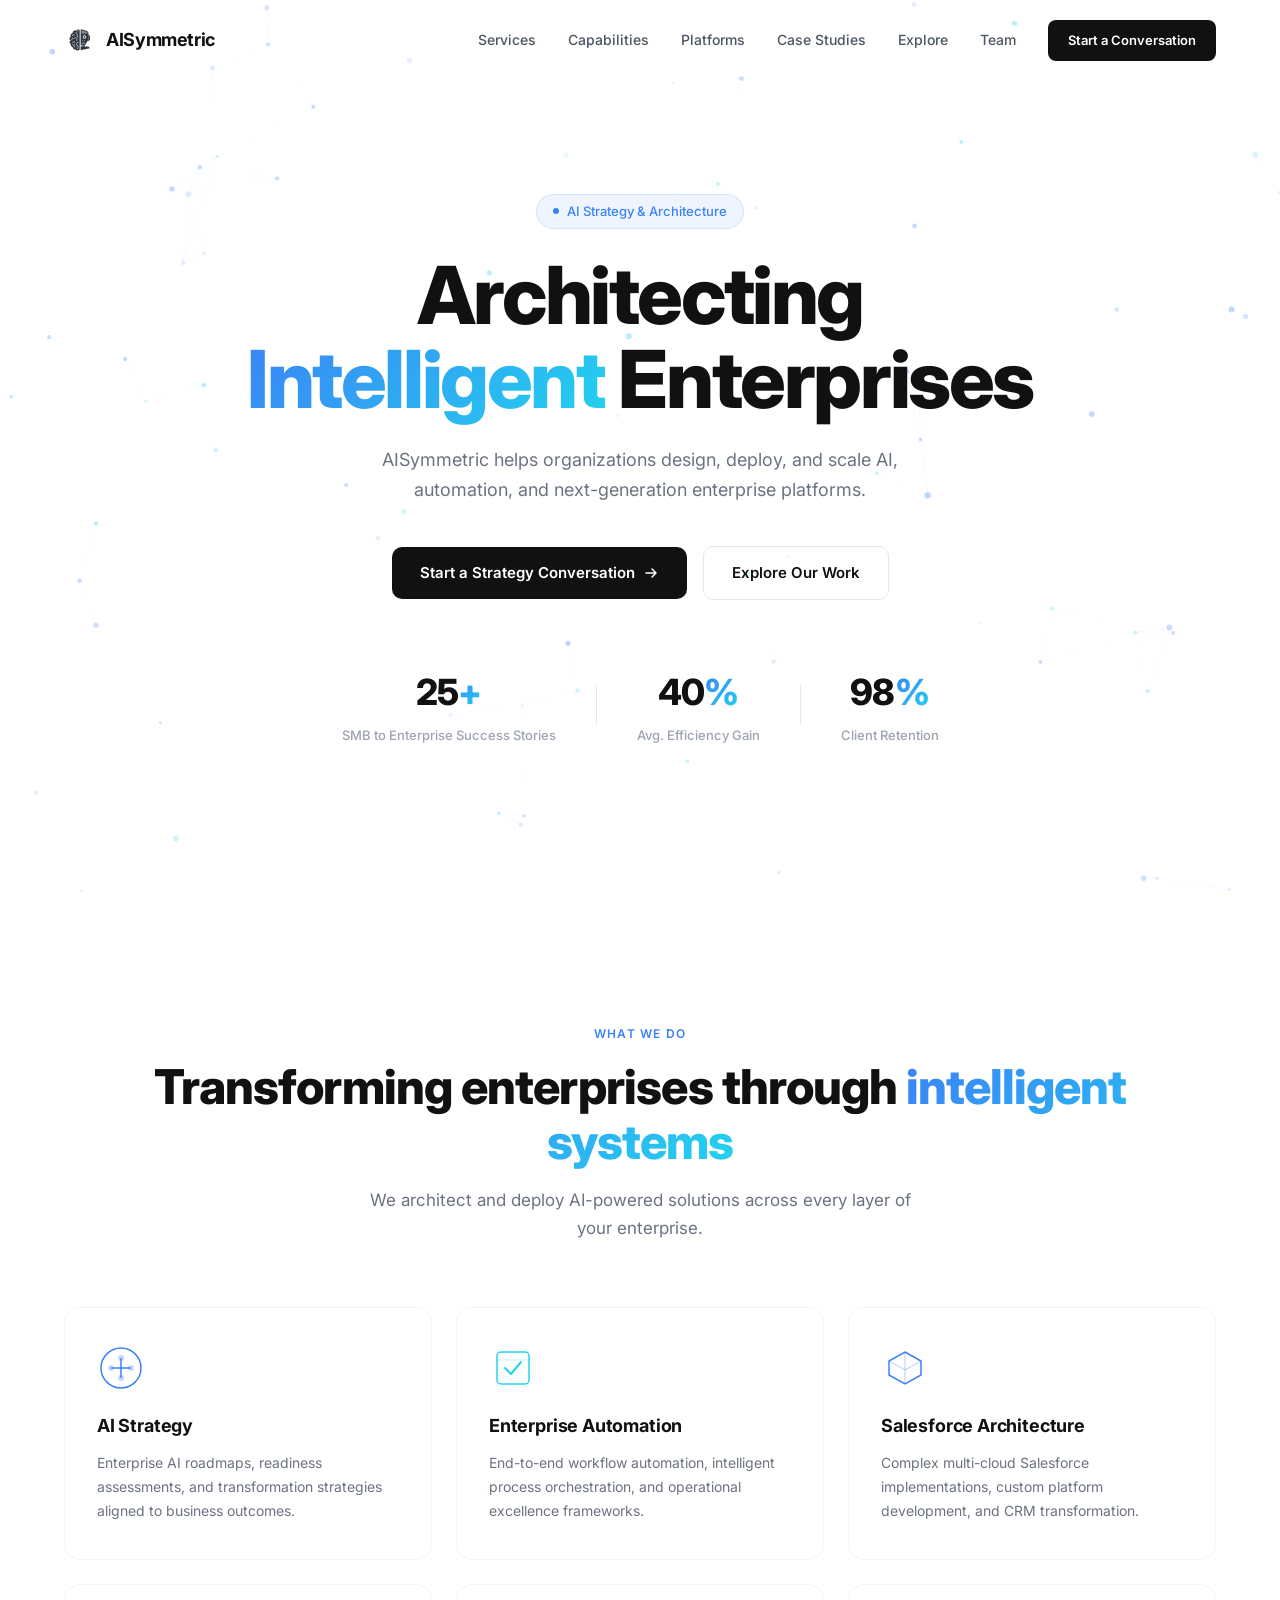
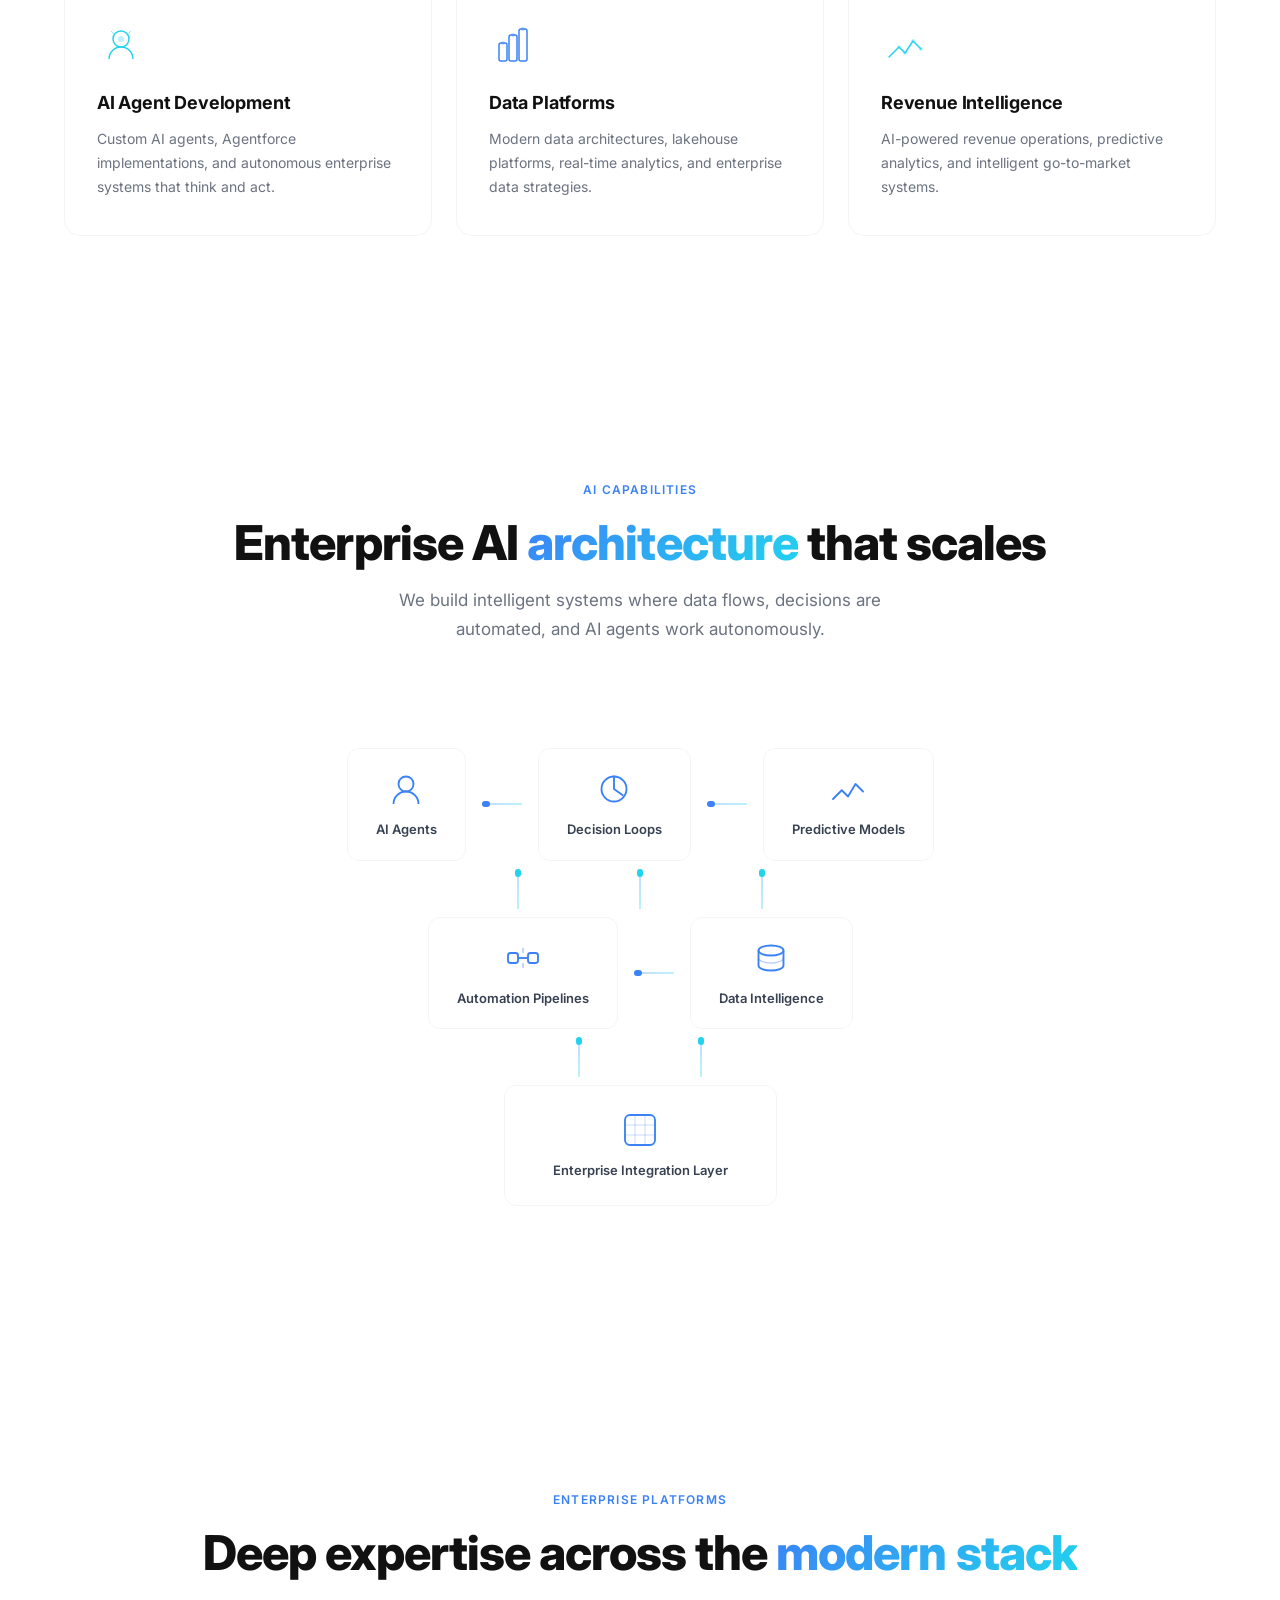
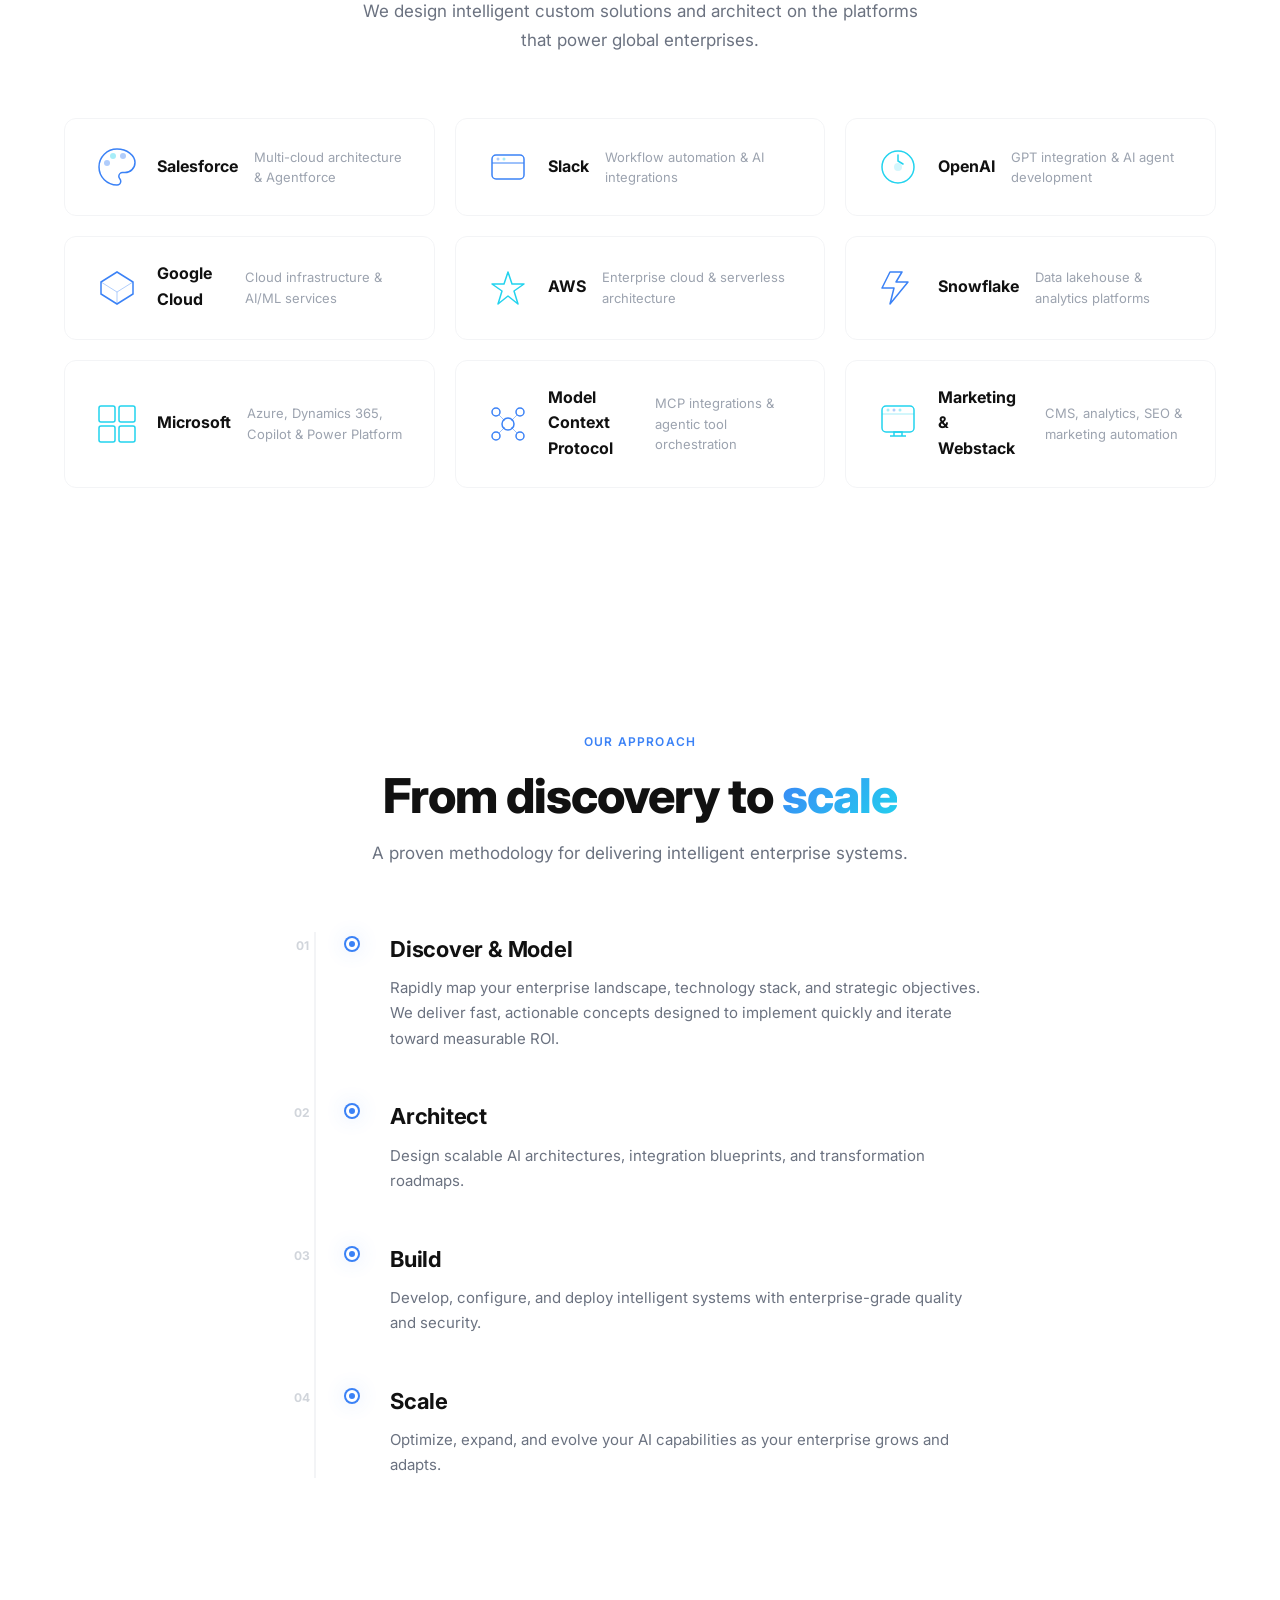
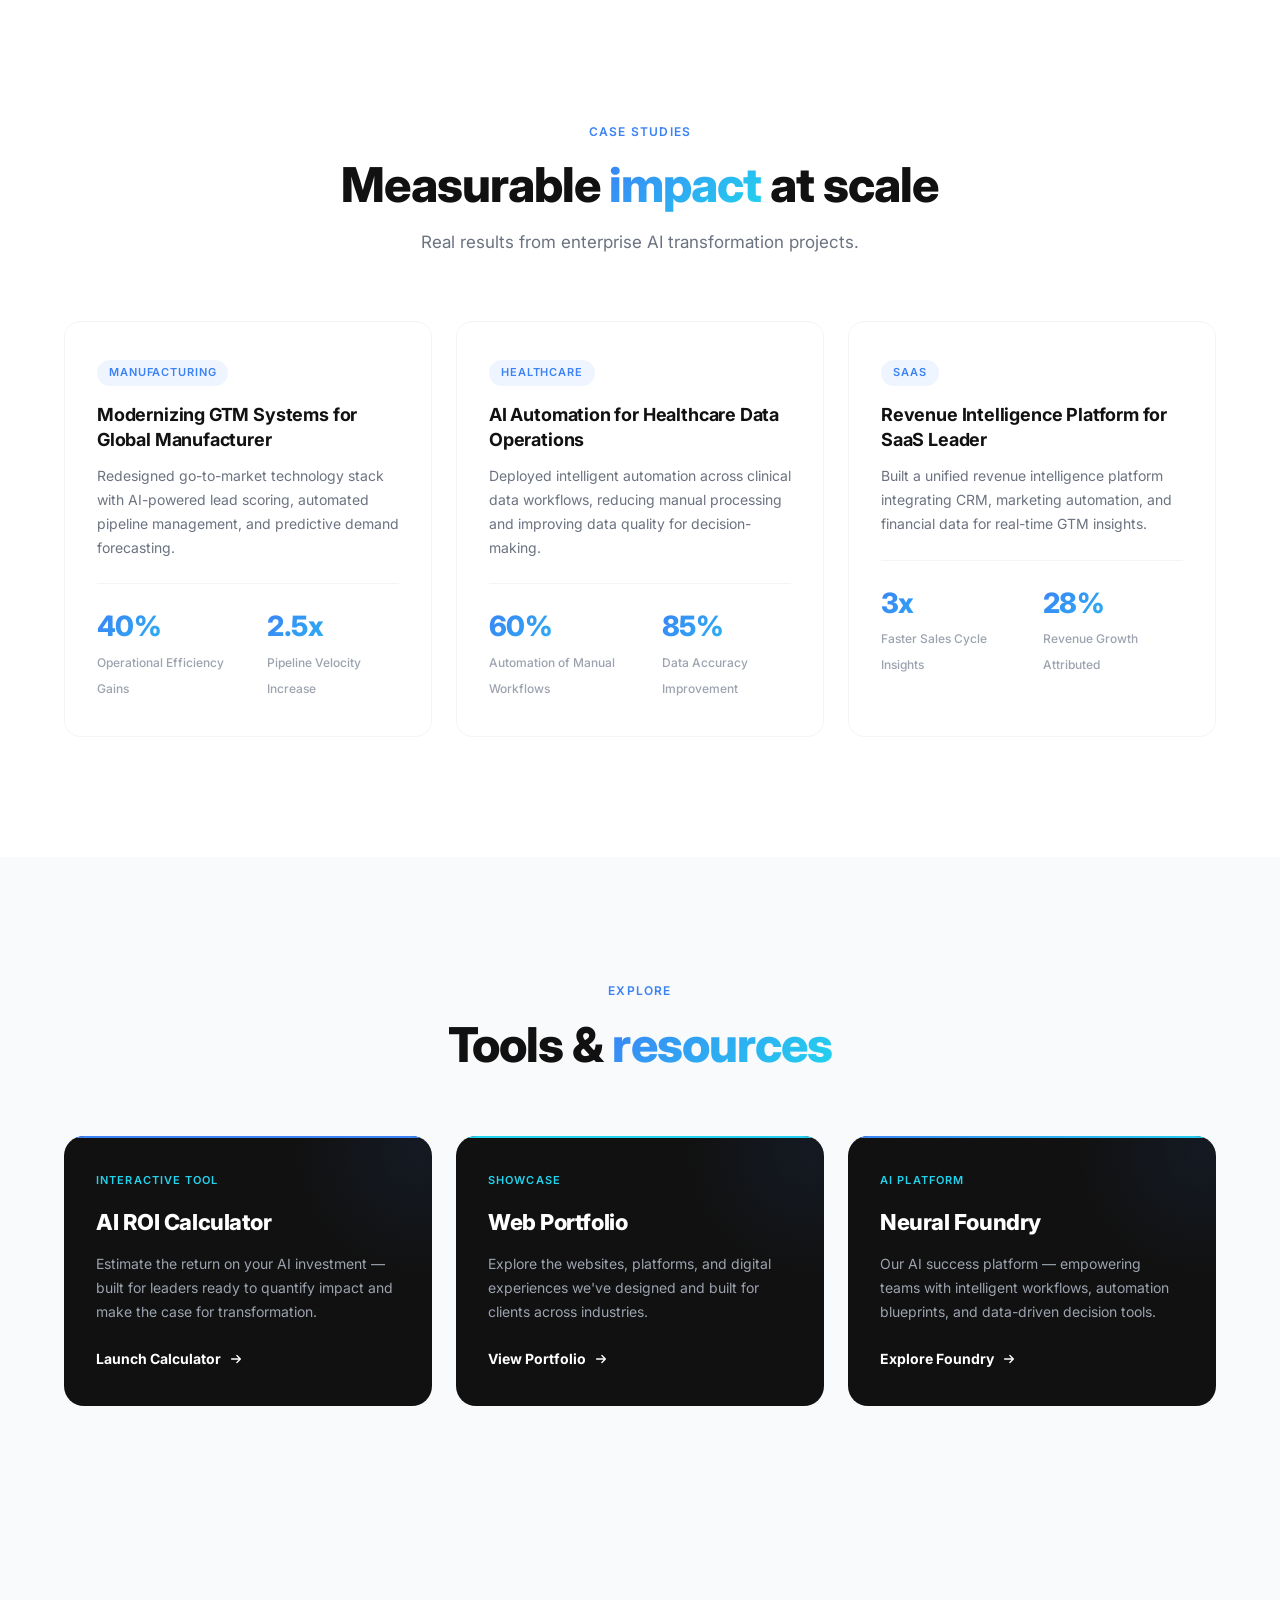
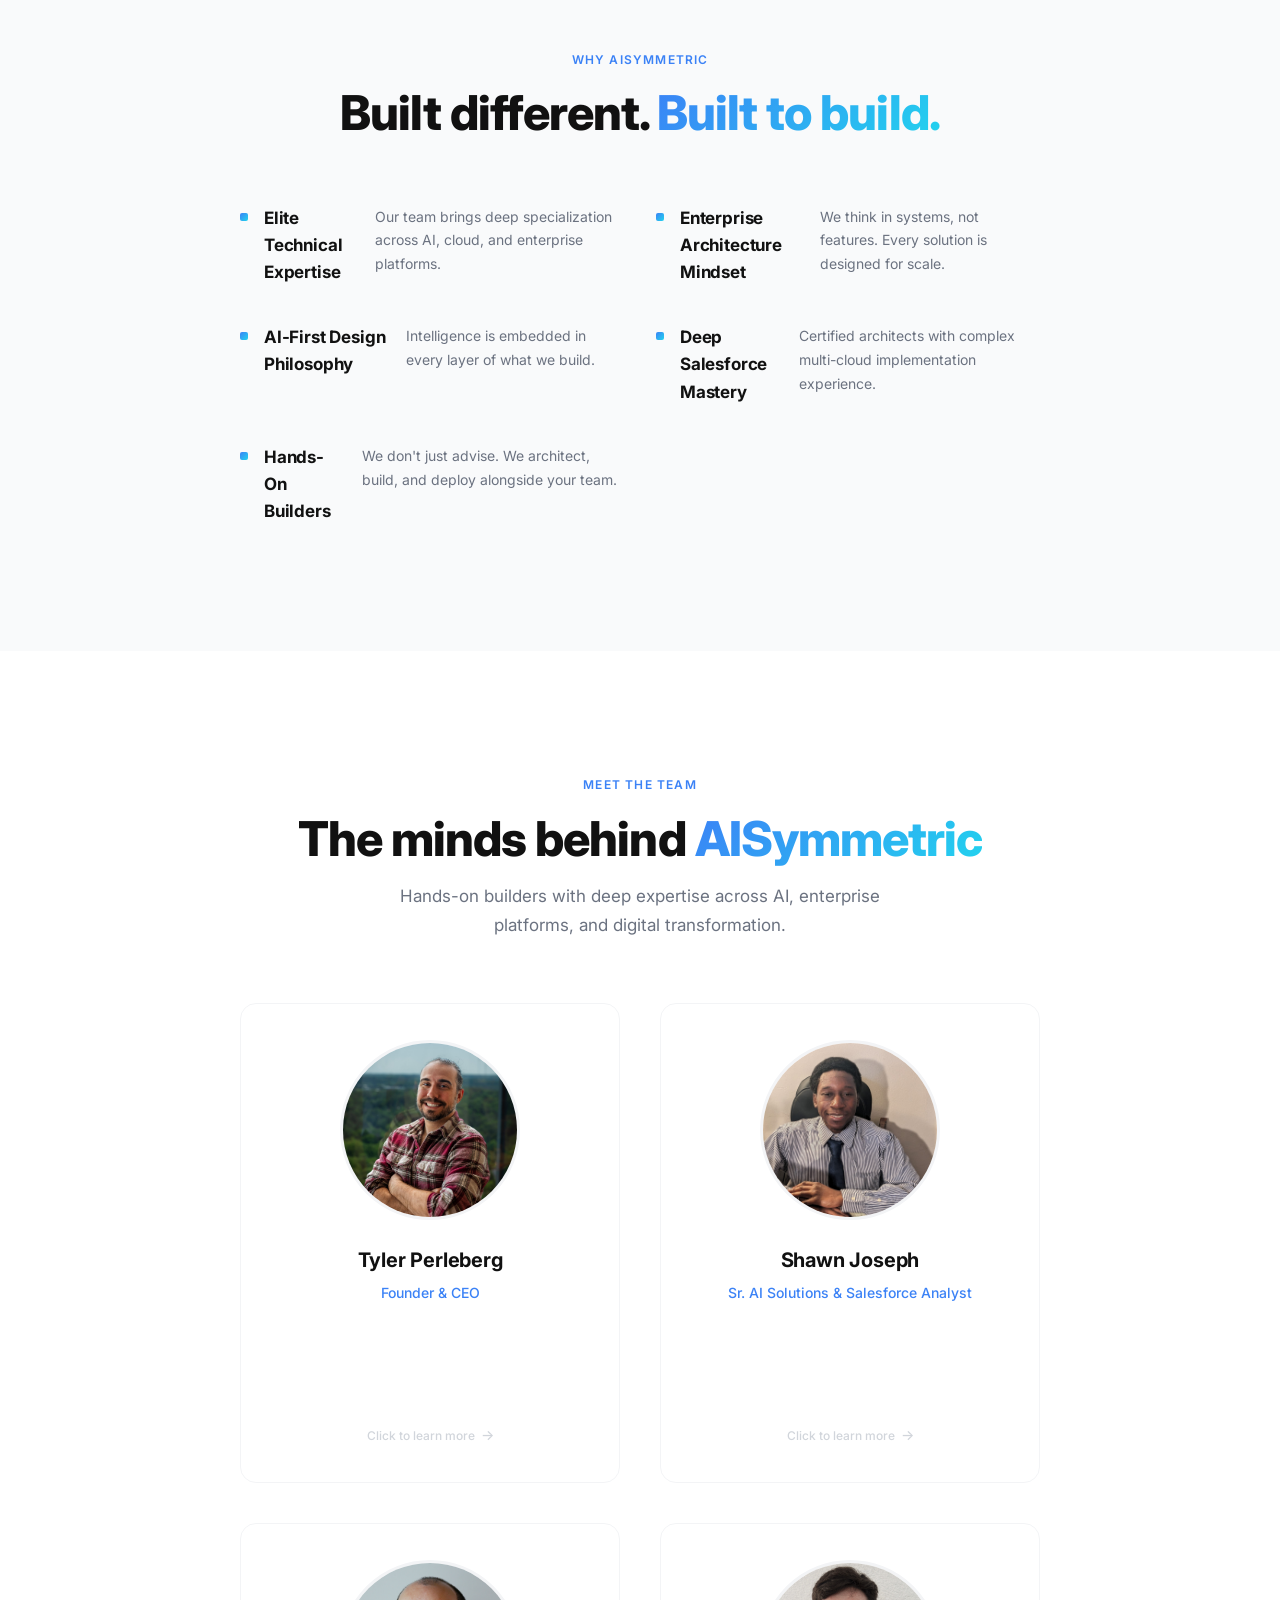
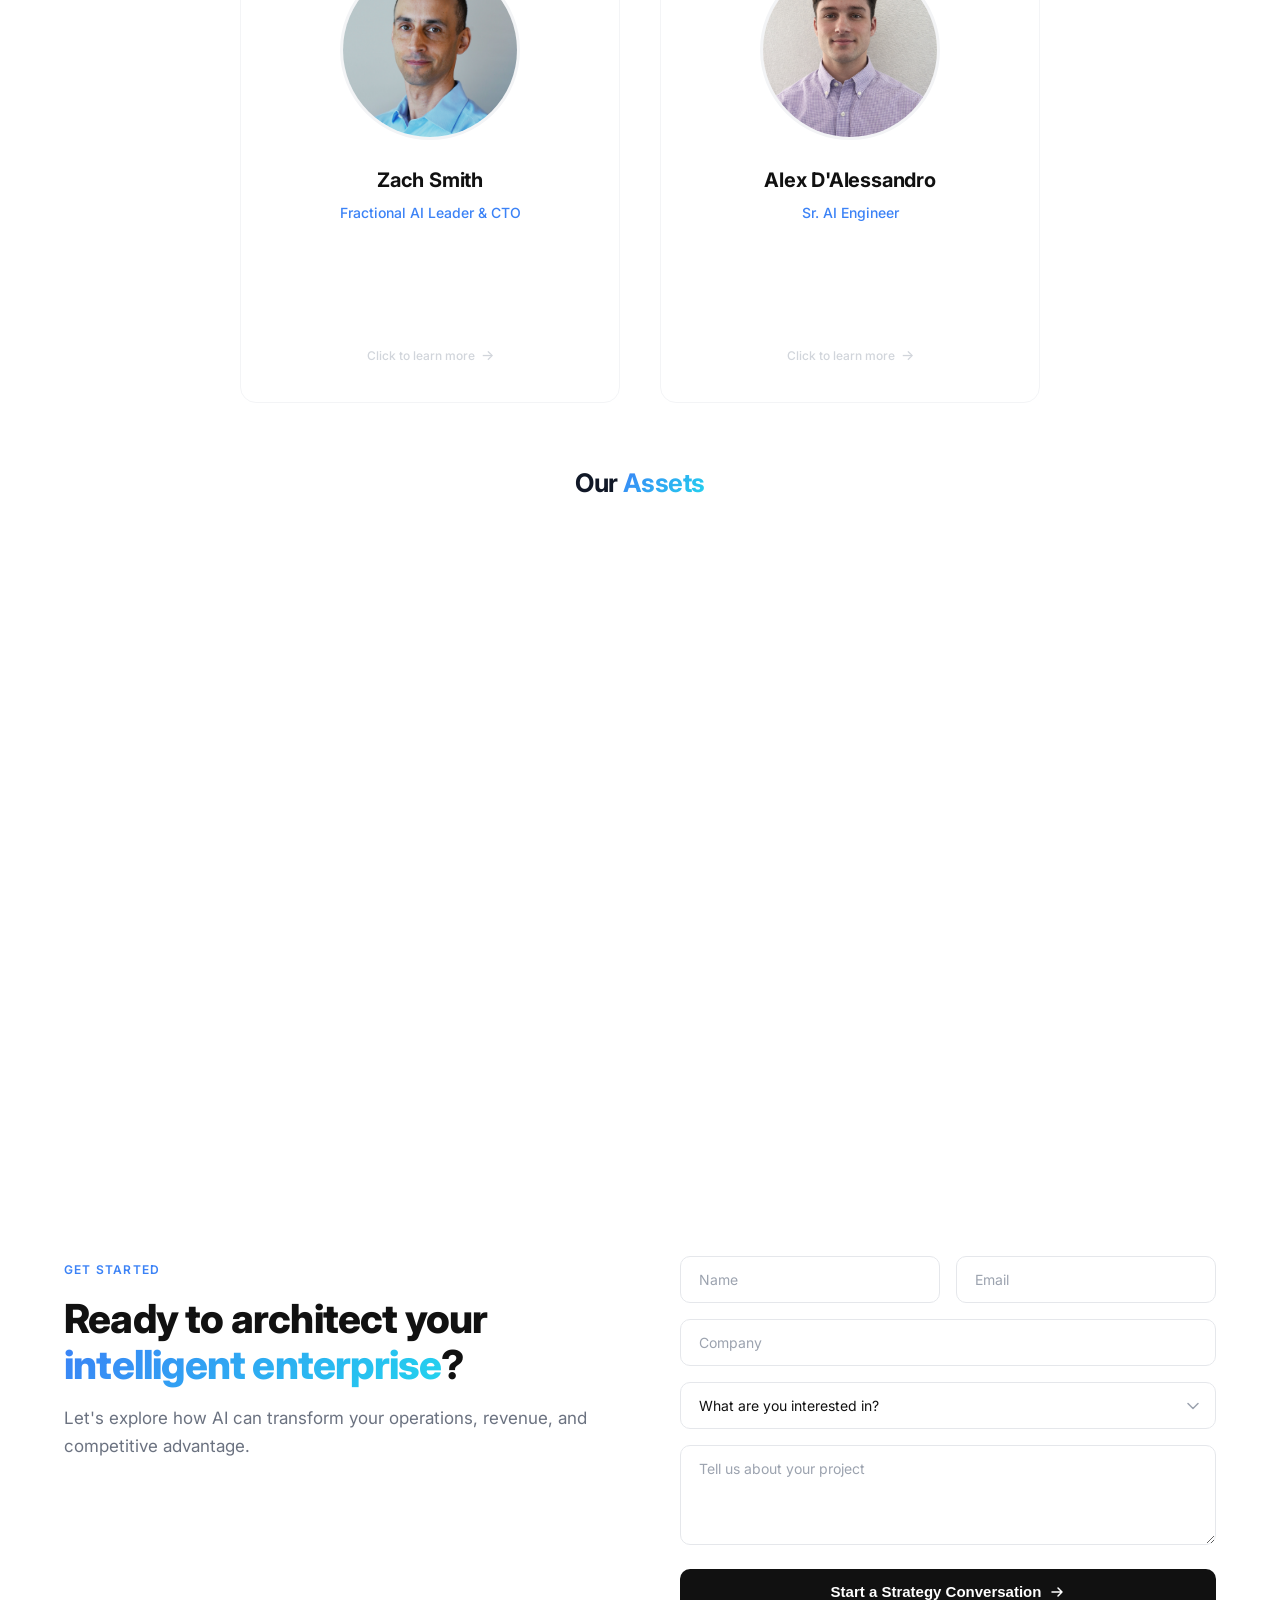
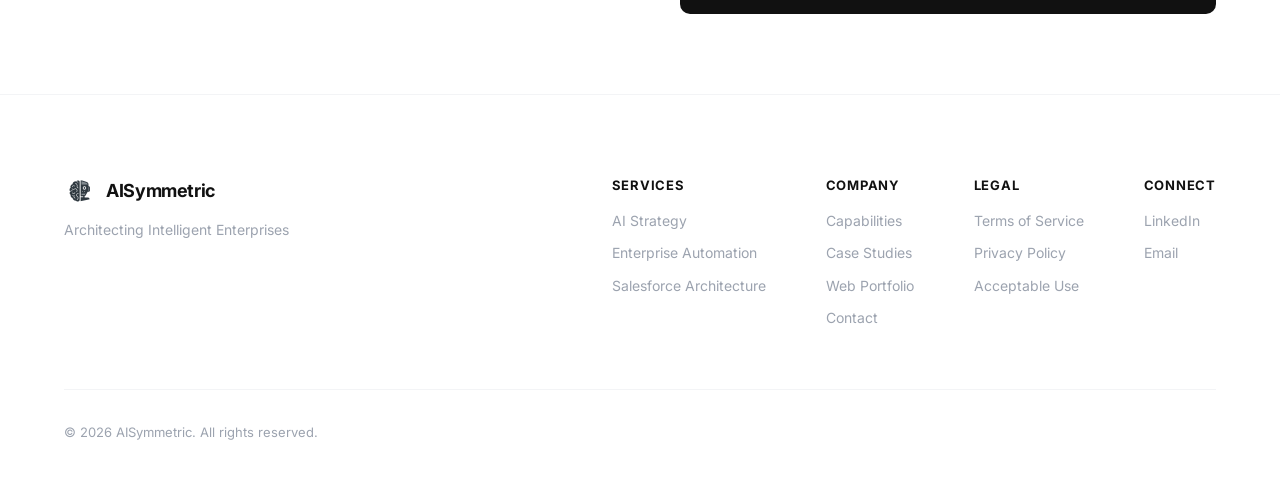
==== index.html @ f850fa2c "Revert "Add AI Pickup Agent to Tools & Resources section" This reverts commit 42b83eefe3f55696ba9a8f" ====
<!DOCTYPE html>
<html lang="en">
<head>
  <meta charset="UTF-8" />
  <meta name="viewport" content="width=device-width, initial-scale=1.0" />
  <!-- Google tag (gtag.js) -->
  <script async src="https://www.googletagmanager.com/gtag/js?id=G-CVF4MDVKJS"></script>
  <script>
    window.dataLayer = window.dataLayer || [];
    function gtag(){dataLayer.push(arguments);}
    gtag('js', new Date());
    gtag('config', 'G-CVF4MDVKJS');
  </script>
  <title>AISymmetric — Architecting Intelligent Enterprises</title>
  <meta name="description" content="AISymmetric helps organizations design, deploy, and scale AI, automation, and next-generation enterprise platforms." />
  <link rel="canonical" href="https://aisymmetricsolutions.com/" />
  <!-- Open Graph -->
  <meta property="og:type" content="website" />
  <meta property="og:title" content="AISymmetric — Architecting Intelligent Enterprises" />
  <meta property="og:description" content="AISymmetric helps organizations design, deploy, and scale AI, automation, and next-generation enterprise platforms." />
  <meta property="og:url" content="https://aisymmetricsolutions.com/" />
  <meta property="og:image" content="https://aisymmetricsolutions.com/assets/images/logo-transparent.png" />
  <meta property="og:site_name" content="AISymmetric" />
  <!-- Twitter Card -->
  <meta name="twitter:card" content="summary" />
  <meta name="twitter:title" content="AISymmetric — Architecting Intelligent Enterprises" />
  <meta name="twitter:description" content="AISymmetric helps organizations design, deploy, and scale AI, automation, and next-generation enterprise platforms." />
  <meta name="twitter:image" content="https://aisymmetricsolutions.com/assets/images/logo-transparent.png" />
  <link rel="preconnect" href="https://fonts.googleapis.com" />
  <link rel="preconnect" href="https://fonts.gstatic.com" crossorigin />
  <link href="https://fonts.googleapis.com/css2?family=Inter:wght@300;400;500;600;700;800;900&display=swap" rel="stylesheet" />
  <link rel="stylesheet" href="styles.css" />
  <link rel="icon" href="assets/images/logo-transparent.png" />
  <script type="application/ld+json">
  {
    "@context": "https://schema.org",
    "@type": "Organization",
    "name": "AISymmetric",
    "legalName": "AISymmetric LLC",
    "url": "https://aisymmetricsolutions.com",
    "logo": "https://aisymmetricsolutions.com/assets/images/logo-transparent.png",
    "description": "AISymmetric helps organizations design, deploy, and scale AI, automation, and next-generation enterprise platforms.",
    "address": {
      "@type": "PostalAddress",
      "addressRegion": "MN",
      "addressCountry": "US"
    },
    "contactPoint": {
      "@type": "ContactPoint",
      "email": "evangelist@aisymmetricsolutions.com",
      "contactType": "sales"
    },
    "sameAs": []
  }
  </script>
</head>
<body>
  <!-- Neural Network Canvas -->
  <canvas id="neural-canvas"></canvas>

  <!-- Cursor Particles Canvas -->
  <canvas id="cursor-canvas"></canvas>

  <!-- Navigation -->
  <nav class="nav" id="nav">
    <div class="nav-inner">
      <a href="#" class="nav-logo">
        <img src="assets/images/logo-transparent.png" alt="AISymmetric" class="logo-icon" />
        <span>AISymmetric</span>
      </a>
      <div class="nav-links">
        <a href="#services">Services</a>
        <a href="#capabilities">Capabilities</a>
        <a href="#platforms">Platforms</a>
        <a href="#case-studies">Case Studies</a>
        <a href="#tools">Explore</a>
        <a href="#team">Team</a>
        <a href="#contact" class="nav-cta">Start a Conversation</a>
      </div>
      <button class="nav-toggle" id="nav-toggle" aria-label="Menu">
        <span></span><span></span><span></span>
      </button>
    </div>
  </nav>

  <!-- Mobile Menu -->
  <div class="mobile-menu" id="mobile-menu">
    <a href="#services">Services</a>
    <a href="#capabilities">Capabilities</a>
    <a href="#platforms">Platforms</a>
    <a href="#case-studies">Case Studies</a>
    <a href="#tools">Explore</a>
    <a href="#team">Team</a>
    <a href="#contact" class="nav-cta">Start a Conversation</a>
  </div>

  <!-- Hero Section -->
  <section class="hero" id="hero">
    <div class="hero-content">
      <div class="hero-badge">
        <span class="badge-dot"></span>
        AI Strategy & Architecture
      </div>
      <h1 class="hero-title">
        Architecting<br />
        <span class="gradient-text">Intelligent</span> Enterprises
      </h1>
      <p class="hero-subtitle">
        AISymmetric helps organizations design, deploy, and scale AI, automation, and next-generation enterprise platforms.
      </p>
      <div class="hero-ctas">
        <a href="#contact" class="btn btn-primary">
          Start a Strategy Conversation
          <svg width="16" height="16" viewBox="0 0 16 16" fill="none"><path d="M3 8h10M9 4l4 4-4 4" stroke="currentColor" stroke-width="1.5" stroke-linecap="round" stroke-linejoin="round"/></svg>
        </a>
        <a href="#case-studies" class="btn btn-secondary">
          Explore Our Work
        </a>
      </div>
      <div class="hero-metrics">
        <div class="metric">
          <span class="metric-value" data-count="25">0</span><span class="metric-suffix">+</span>
          <span class="metric-label">SMB to Enterprise Success Stories</span>
        </div>
        <div class="metric-divider"></div>
        <div class="metric">
          <span class="metric-value" data-count="40">0</span><span class="metric-suffix">%</span>
          <span class="metric-label">Avg. Efficiency Gain</span>
        </div>
        <div class="metric-divider"></div>
        <div class="metric">
          <span class="metric-value" data-count="98">0</span><span class="metric-suffix">%</span>
          <span class="metric-label">Client Retention</span>
        </div>
      </div>
    </div>
  </section>

  <!-- Section 1: What We Do -->
  <section class="section services" id="services">
    <div class="container">
      <div class="section-header">
        <span class="section-tag">What We Do</span>
        <h2 class="section-title">Transforming enterprises through <span class="gradient-text">intelligent systems</span></h2>
        <p class="section-subtitle">We architect and deploy AI-powered solutions across every layer of your enterprise.</p>
      </div>
      <div class="services-grid">
        <div class="service-card" data-aos>
          <div class="service-icon">
            <svg viewBox="0 0 48 48" fill="none"><circle cx="24" cy="24" r="20" stroke="#3B82F6" stroke-width="1.5"/><path d="M24 14v20M14 24h20" stroke="#3B82F6" stroke-width="1.5"/><circle cx="24" cy="14" r="3" fill="#3B82F6" opacity="0.3"/><circle cx="24" cy="34" r="3" fill="#3B82F6" opacity="0.3"/><circle cx="14" cy="24" r="3" fill="#3B82F6" opacity="0.3"/><circle cx="34" cy="24" r="3" fill="#3B82F6" opacity="0.3"/></svg>
          </div>
          <h3>AI Strategy</h3>
          <p>Enterprise AI roadmaps, readiness assessments, and transformation strategies aligned to business outcomes.</p>
        </div>
        <div class="service-card" data-aos>
          <div class="service-icon">
            <svg viewBox="0 0 48 48" fill="none"><rect x="8" y="8" width="32" height="32" rx="4" stroke="#22D3EE" stroke-width="1.5"/><path d="M16 24l6 6 10-12" stroke="#22D3EE" stroke-width="2" stroke-linecap="round" stroke-linejoin="round"/><path d="M8 16h32" stroke="#22D3EE" stroke-width="1" opacity="0.3"/></svg>
          </div>
          <h3>Enterprise Automation</h3>
          <p>End-to-end workflow automation, intelligent process orchestration, and operational excellence frameworks.</p>
        </div>
        <div class="service-card" data-aos>
          <div class="service-icon">
            <svg viewBox="0 0 48 48" fill="none"><path d="M24 8l16 9v14l-16 9-16-9V17l16-9z" stroke="#3B82F6" stroke-width="1.5"/><path d="M24 8v32M8 17l16 9 16-9" stroke="#3B82F6" stroke-width="1" opacity="0.4"/></svg>
          </div>
          <h3>Salesforce Architecture</h3>
          <p>Complex multi-cloud Salesforce implementations, custom platform development, and CRM transformation.</p>
        </div>
        <div class="service-card" data-aos>
          <div class="service-icon">
            <svg viewBox="0 0 48 48" fill="none"><circle cx="24" cy="18" r="8" stroke="#22D3EE" stroke-width="1.5"/><path d="M12 38c0-6.627 5.373-12 12-12s12 5.373 12 12" stroke="#22D3EE" stroke-width="1.5"/><circle cx="24" cy="18" r="3" fill="#22D3EE" opacity="0.3"/><path d="M30 14l4-4M18 14l-4-4" stroke="#22D3EE" stroke-width="1" opacity="0.5"/></svg>
          </div>
          <h3>AI Agent Development</h3>
          <p>Custom AI agents, Agentforce implementations, and autonomous enterprise systems that think and act.</p>
        </div>
        <div class="service-card" data-aos>
          <div class="service-icon">
            <svg viewBox="0 0 48 48" fill="none"><rect x="10" y="22" width="8" height="18" rx="2" stroke="#3B82F6" stroke-width="1.5"/><rect x="20" y="14" width="8" height="26" rx="2" stroke="#3B82F6" stroke-width="1.5"/><rect x="30" y="8" width="8" height="32" rx="2" stroke="#3B82F6" stroke-width="1.5"/><circle cx="14" cy="22" r="2" fill="#3B82F6" opacity="0.3"/><circle cx="24" cy="14" r="2" fill="#3B82F6" opacity="0.3"/><circle cx="34" cy="8" r="2" fill="#3B82F6" opacity="0.3"/></svg>
          </div>
          <h3>Data Platforms</h3>
          <p>Modern data architectures, lakehouse platforms, real-time analytics, and enterprise data strategies.</p>
        </div>
        <div class="service-card" data-aos>
          <div class="service-icon">
            <svg viewBox="0 0 48 48" fill="none"><path d="M8 36l10-10 6 6 8-12 8 8" stroke="#22D3EE" stroke-width="1.5" stroke-linecap="round" stroke-linejoin="round"/><circle cx="18" cy="26" r="2" fill="#22D3EE" opacity="0.3"/><circle cx="24" cy="32" r="2" fill="#22D3EE" opacity="0.3"/><circle cx="32" cy="20" r="2" fill="#22D3EE" opacity="0.3"/><circle cx="40" cy="28" r="2" fill="#22D3EE" opacity="0.3"/></svg>
          </div>
          <h3>Revenue Intelligence</h3>
          <p>AI-powered revenue operations, predictive analytics, and intelligent go-to-market systems.</p>
        </div>
      </div>
    </div>
  </section>

  <!-- Section 2: AI Capabilities -->
  <section class="section capabilities" id="capabilities">
    <div class="container">
      <div class="section-header">
        <span class="section-tag">AI Capabilities</span>
        <h2 class="section-title">Enterprise AI <span class="gradient-text">architecture</span> that scales</h2>
        <p class="section-subtitle">We build intelligent systems where data flows, decisions are automated, and AI agents work autonomously.</p>
      </div>
      <div class="architecture-diagram" id="architecture-diagram">
        <div class="arch-layer arch-layer-top">
          <div class="arch-node" data-label="AI Agents">
            <div class="arch-node-inner">
              <svg viewBox="0 0 32 32" fill="none"><circle cx="16" cy="12" r="6" stroke="currentColor" stroke-width="1.5"/><path d="M6 28c0-5.523 4.477-10 10-10s10 4.477 10 10" stroke="currentColor" stroke-width="1.5"/></svg>
            </div>
            <span>AI Agents</span>
          </div>
          <div class="arch-connector"></div>
          <div class="arch-node" data-label="Decision Loops">
            <div class="arch-node-inner">
              <svg viewBox="0 0 32 32" fill="none"><path d="M16 6a10 10 0 110 20 10 10 0 010-20z" stroke="currentColor" stroke-width="1.5"/><path d="M16 6v10l7 5" stroke="currentColor" stroke-width="1.5" stroke-linecap="round"/></svg>
            </div>
            <span>Decision Loops</span>
          </div>
          <div class="arch-connector"></div>
          <div class="arch-node" data-label="Predictive Models">
            <div class="arch-node-inner">
              <svg viewBox="0 0 32 32" fill="none"><path d="M4 24l7-7 5 5 6-10 6 6" stroke="currentColor" stroke-width="1.5" stroke-linecap="round" stroke-linejoin="round"/></svg>
            </div>
            <span>Predictive Models</span>
          </div>
        </div>
        <div class="arch-flow-lines">
          <div class="arch-flow-line"></div>
          <div class="arch-flow-line"></div>
          <div class="arch-flow-line"></div>
        </div>
        <div class="arch-layer arch-layer-mid">
          <div class="arch-node" data-label="Automation Pipelines">
            <div class="arch-node-inner">
              <svg viewBox="0 0 32 32" fill="none"><rect x="4" y="12" width="8" height="8" rx="2" stroke="currentColor" stroke-width="1.5"/><rect x="20" y="12" width="8" height="8" rx="2" stroke="currentColor" stroke-width="1.5"/><path d="M12 16h8" stroke="currentColor" stroke-width="1.5"/><path d="M16 8v4M16 20v4" stroke="currentColor" stroke-width="1" opacity="0.5"/></svg>
            </div>
            <span>Automation Pipelines</span>
          </div>
          <div class="arch-connector"></div>
          <div class="arch-node" data-label="Data Intelligence">
            <div class="arch-node-inner">
              <svg viewBox="0 0 32 32" fill="none"><ellipse cx="16" cy="10" rx="10" ry="4" stroke="currentColor" stroke-width="1.5"/><path d="M6 10v12c0 2.2 4.5 4 10 4s10-1.8 10-4V10" stroke="currentColor" stroke-width="1.5"/><path d="M6 16c0 2.2 4.5 4 10 4s10-1.8 10-4" stroke="currentColor" stroke-width="1" opacity="0.4"/></svg>
            </div>
            <span>Data Intelligence</span>
          </div>
        </div>
        <div class="arch-flow-lines">
          <div class="arch-flow-line"></div>
          <div class="arch-flow-line"></div>
        </div>
        <div class="arch-layer arch-layer-bottom">
          <div class="arch-node arch-node-large" data-label="Enterprise Integration Layer">
            <div class="arch-node-inner">
              <svg viewBox="0 0 32 32" fill="none"><rect x="4" y="4" width="24" height="24" rx="4" stroke="currentColor" stroke-width="1.5"/><path d="M4 12h24M4 20h24M12 4v24M20 4v24" stroke="currentColor" stroke-width="0.75" opacity="0.3"/></svg>
            </div>
            <span>Enterprise Integration Layer</span>
          </div>
        </div>
      </div>
    </div>
  </section>

  <!-- Section 3: Enterprise Platforms -->
  <section class="section platforms" id="platforms">
    <div class="container">
      <div class="section-header">
        <span class="section-tag">Enterprise Platforms</span>
        <h2 class="section-title">Deep expertise across the <span class="gradient-text">modern stack</span></h2>
        <p class="section-subtitle">We design intelligent custom solutions and architect on the platforms that power global enterprises.</p>
      </div>
      <div class="platforms-grid">
        <div class="platform-card" data-aos>
          <div class="platform-icon">
            <svg viewBox="0 0 48 48" fill="none"><path d="M24 6c-9.941 0-18 8.059-18 18s8.059 18 18 18c2.07 0 3.75-1.68 3.75-3.75 0-.97-.375-1.845-.975-2.505-.585-.645-.96-1.485-.96-2.415 0-2.07 1.68-3.75 3.75-3.75H32c5.523 0 10-4.477 10-10C42 12.27 33.941 6 24 6z" stroke="#3B82F6" stroke-width="1.5"/><circle cx="14" cy="20" r="3" fill="#3B82F6" opacity="0.4"/><circle cx="20" cy="13" r="3" fill="#22D3EE" opacity="0.4"/><circle cx="30" cy="13" r="3" fill="#3B82F6" opacity="0.4"/></svg>
          </div>
          <h4>Salesforce</h4>
          <p>Multi-cloud architecture & Agentforce</p>
        </div>
        <div class="platform-card" data-aos>
          <div class="platform-icon">
            <svg viewBox="0 0 48 48" fill="none"><rect x="8" y="12" width="32" height="24" rx="4" stroke="#3B82F6" stroke-width="1.5"/><path d="M8 20h32" stroke="#3B82F6" stroke-width="1"/><circle cx="14" cy="16" r="1.5" fill="#3B82F6" opacity="0.4"/><circle cx="20" cy="16" r="1.5" fill="#22D3EE" opacity="0.4"/></svg>
          </div>
          <h4>Slack</h4>
          <p>Workflow automation & AI integrations</p>
        </div>
        <div class="platform-card" data-aos>
          <div class="platform-icon">
            <svg viewBox="0 0 48 48" fill="none"><circle cx="24" cy="24" r="16" stroke="#22D3EE" stroke-width="1.5"/><path d="M24 12v6l5 3" stroke="#22D3EE" stroke-width="1.5" stroke-linecap="round"/><circle cx="24" cy="24" r="4" fill="#22D3EE" opacity="0.2"/></svg>
          </div>
          <h4>OpenAI</h4>
          <p>GPT integration & AI agent development</p>
        </div>
        <div class="platform-card" data-aos>
          <div class="platform-icon">
            <svg viewBox="0 0 48 48" fill="none"><path d="M24 8L8 18v12l16 10 16-10V18L24 8z" stroke="#3B82F6" stroke-width="1.5"/><path d="M8 18l16 10 16-10" stroke="#3B82F6" stroke-width="1" opacity="0.4"/><path d="M24 28v12" stroke="#3B82F6" stroke-width="1" opacity="0.4"/></svg>
          </div>
          <h4>Google Cloud</h4>
          <p>Cloud infrastructure & AI/ML services</p>
        </div>
        <div class="platform-card" data-aos>
          <div class="platform-icon">
            <svg viewBox="0 0 48 48" fill="none"><path d="M24 8l-4 12h-12l10 7-4 13 10-8 10 8-4-13 10-7h-12L24 8z" stroke="#22D3EE" stroke-width="1.5" stroke-linejoin="round"/></svg>
          </div>
          <h4>AWS</h4>
          <p>Enterprise cloud & serverless architecture</p>
        </div>
        <div class="platform-card" data-aos>
          <div class="platform-icon">
            <svg viewBox="0 0 48 48" fill="none"><path d="M16 8l-8 16h12l-4 16 18-22H22l6-10H16z" stroke="#3B82F6" stroke-width="1.5" stroke-linejoin="round"/></svg>
          </div>
          <h4>Snowflake</h4>
          <p>Data lakehouse & analytics platforms</p>
        </div>
        <div class="platform-card" data-aos>
          <div class="platform-icon">
            <svg viewBox="0 0 48 48" fill="none"><rect x="6" y="6" width="16" height="16" rx="2" stroke="#22D3EE" stroke-width="1.5"/><rect x="26" y="6" width="16" height="16" rx="2" stroke="#22D3EE" stroke-width="1.5"/><rect x="6" y="26" width="16" height="16" rx="2" stroke="#22D3EE" stroke-width="1.5"/><rect x="26" y="26" width="16" height="16" rx="2" stroke="#22D3EE" stroke-width="1.5"/></svg>
          </div>
          <h4>Microsoft</h4>
          <p>Azure, Dynamics 365, Copilot & Power Platform</p>
        </div>
        <div class="platform-card" data-aos>
          <div class="platform-icon">
            <svg viewBox="0 0 48 48" fill="none"><circle cx="24" cy="24" r="6" stroke="#3B82F6" stroke-width="1.5"/><circle cx="12" cy="12" r="4" stroke="#3B82F6" stroke-width="1.5"/><circle cx="36" cy="12" r="4" stroke="#3B82F6" stroke-width="1.5"/><circle cx="12" cy="36" r="4" stroke="#3B82F6" stroke-width="1.5"/><circle cx="36" cy="36" r="4" stroke="#3B82F6" stroke-width="1.5"/><path d="M15 15l6 6M33 15l-6 6M15 33l6-6M33 33l-6-6" stroke="#3B82F6" stroke-width="1" opacity="0.5"/></svg>
          </div>
          <h4>Model Context Protocol</h4>
          <p>MCP integrations & agentic tool orchestration</p>
        </div>
        <div class="platform-card" data-aos>
          <div class="platform-icon">
            <svg viewBox="0 0 48 48" fill="none"><rect x="8" y="6" width="32" height="26" rx="4" stroke="#22D3EE" stroke-width="1.5"/><path d="M8 14h32" stroke="#22D3EE" stroke-width="1" opacity="0.4"/><circle cx="14" cy="10" r="1.5" fill="#22D3EE" opacity="0.4"/><circle cx="20" cy="10" r="1.5" fill="#3B82F6" opacity="0.4"/><circle cx="26" cy="10" r="1.5" fill="#22D3EE" opacity="0.4"/><path d="M16 36h16M20 32h8v4h-8z" stroke="#22D3EE" stroke-width="1.5"/></svg>
          </div>
          <h4>Marketing & Webstack</h4>
          <p>CMS, analytics, SEO & marketing automation</p>
        </div>
      </div>
    </div>
  </section>

  <!-- Section 4: Our Approach -->
  <section class="section approach" id="approach">
    <div class="container">
      <div class="section-header">
        <span class="section-tag">Our Approach</span>
        <h2 class="section-title">From discovery to <span class="gradient-text">scale</span></h2>
        <p class="section-subtitle">A proven methodology for delivering intelligent enterprise systems.</p>
      </div>
      <div class="approach-timeline">
        <div class="approach-line" id="approach-line">
          <div class="approach-line-fill"></div>
        </div>
        <div class="approach-steps">
          <div class="approach-step" data-aos>
            <div class="step-number">01</div>
            <div class="step-node"></div>
            <div class="step-content">
              <h3>Discover & Model</h3>
              <p>Rapidly map your enterprise landscape, technology stack, and strategic objectives. We deliver fast, actionable concepts designed to implement quickly and iterate toward measurable ROI.</p>
            </div>
          </div>
          <div class="approach-step" data-aos>
            <div class="step-number">02</div>
            <div class="step-node"></div>
            <div class="step-content">
              <h3>Architect</h3>
              <p>Design scalable AI architectures, integration blueprints, and transformation roadmaps.</p>
            </div>
          </div>
          <div class="approach-step" data-aos>
            <div class="step-number">03</div>
            <div class="step-node"></div>
            <div class="step-content">
              <h3>Build</h3>
              <p>Develop, configure, and deploy intelligent systems with enterprise-grade quality and security.</p>
            </div>
          </div>
          <div class="approach-step" data-aos>
            <div class="step-number">04</div>
            <div class="step-node"></div>
            <div class="step-content">
              <h3>Scale</h3>
              <p>Optimize, expand, and evolve your AI capabilities as your enterprise grows and adapts.</p>
            </div>
          </div>
        </div>
      </div>
    </div>
  </section>

  <!-- Section 5: Case Studies -->
  <section class="section case-studies" id="case-studies">
    <div class="container">
      <div class="section-header">
        <span class="section-tag">Case Studies</span>
        <h2 class="section-title">Measurable <span class="gradient-text">impact</span> at scale</h2>
        <p class="section-subtitle">Real results from enterprise AI transformation projects.</p>
      </div>
      <div class="cases-grid">
        <div class="case-card" data-aos>
          <div class="case-tag">Manufacturing</div>
          <h3>Modernizing GTM Systems for Global Manufacturer</h3>
          <p>Redesigned go-to-market technology stack with AI-powered lead scoring, automated pipeline management, and predictive demand forecasting.</p>
          <div class="case-metrics">
            <div class="case-metric">
              <span class="case-metric-value">40%</span>
              <span class="case-metric-label">Operational Efficiency Gains</span>
            </div>
            <div class="case-metric">
              <span class="case-metric-value">2.5x</span>
              <span class="case-metric-label">Pipeline Velocity Increase</span>
            </div>
          </div>
          <div class="case-pattern"></div>
        </div>
        <div class="case-card" data-aos>
          <div class="case-tag">Healthcare</div>
          <h3>AI Automation for Healthcare Data Operations</h3>
          <p>Deployed intelligent automation across clinical data workflows, reducing manual processing and improving data quality for decision-making.</p>
          <div class="case-metrics">
            <div class="case-metric">
              <span class="case-metric-value">60%</span>
              <span class="case-metric-label">Automation of Manual Workflows</span>
            </div>
            <div class="case-metric">
              <span class="case-metric-value">85%</span>
              <span class="case-metric-label">Data Accuracy Improvement</span>
            </div>
          </div>
          <div class="case-pattern"></div>
        </div>
        <div class="case-card" data-aos>
          <div class="case-tag">SaaS</div>
          <h3>Revenue Intelligence Platform for SaaS Leader</h3>
          <p>Built a unified revenue intelligence platform integrating CRM, marketing automation, and financial data for real-time GTM insights.</p>
          <div class="case-metrics">
            <div class="case-metric">
              <span class="case-metric-value">3x</span>
              <span class="case-metric-label">Faster Sales Cycle Insights</span>
            </div>
            <div class="case-metric">
              <span class="case-metric-value">28%</span>
              <span class="case-metric-label">Revenue Growth Attributed</span>
            </div>
          </div>
          <div class="case-pattern"></div>
        </div>
      </div>
    </div>
  </section>

  <!-- Explore Our Tools -->
  <section class="section tools-showcase" id="tools">
    <div class="container">
      <div class="section-header">
        <span class="section-tag">Explore</span>
        <h2 class="section-title">Tools & <span class="gradient-text">resources</span></h2>
      </div>
      <div class="tools-grid">
        <a href="https://roicalculator.aisymmetricsolutions.com" target="_blank" rel="noopener" class="tool-card" data-aos>
          <div class="tool-card-accent tool-accent-blue"></div>
          <span class="tool-label">Interactive Tool</span>
          <h3 class="tool-title">AI ROI Calculator</h3>
          <p class="tool-desc">Estimate the return on your AI investment — built for leaders ready to quantify impact and make the case for transformation.</p>
          <span class="tool-cta">Launch Calculator <svg width="14" height="14" viewBox="0 0 16 16" fill="none"><path d="M3 8h10M9 4l4 4-4 4" stroke="currentColor" stroke-width="1.5" stroke-linecap="round" stroke-linejoin="round"/></svg></span>
        </a>
        <a href="https://webportfolio.aisymmetricsolutions.com" target="_blank" rel="noopener" class="tool-card" data-aos>
          <div class="tool-card-accent tool-accent-cyan"></div>
          <span class="tool-label">Showcase</span>
          <h3 class="tool-title">Web Portfolio</h3>
          <p class="tool-desc">Explore the websites, platforms, and digital experiences we've designed and built for clients across industries.</p>
          <span class="tool-cta">View Portfolio <svg width="14" height="14" viewBox="0 0 16 16" fill="none"><path d="M3 8h10M9 4l4 4-4 4" stroke="currentColor" stroke-width="1.5" stroke-linecap="round" stroke-linejoin="round"/></svg></span>
        </a>
        <a href="https://neuralfoundry.aisymmetricsolutions.com" target="_blank" rel="noopener" class="tool-card" data-aos>
          <div class="tool-card-accent tool-accent-gradient"></div>
          <span class="tool-label">AI Platform</span>
          <h3 class="tool-title">Neural Foundry</h3>
          <p class="tool-desc">Our AI success platform — empowering teams with intelligent workflows, automation blueprints, and data-driven decision tools.</p>
          <span class="tool-cta">Explore Foundry <svg width="14" height="14" viewBox="0 0 16 16" fill="none"><path d="M3 8h10M9 4l4 4-4 4" stroke="currentColor" stroke-width="1.5" stroke-linecap="round" stroke-linejoin="round"/></svg></span>
        </a>
      </div>
    </div>
  </section>

  <!-- Section 6: Why AISymmetric -->
  <section class="section why" id="why">
    <div class="container">
      <div class="section-header">
        <span class="section-tag">Why AISymmetric</span>
        <h2 class="section-title">Built different. <span class="gradient-text">Built to build.</span></h2>
      </div>
      <div class="why-grid">
        <div class="why-item" data-aos>
          <div class="why-marker"></div>
          <h3>Elite Technical Expertise</h3>
          <p>Our team brings deep specialization across AI, cloud, and enterprise platforms.</p>
        </div>
        <div class="why-item" data-aos>
          <div class="why-marker"></div>
          <h3>Enterprise Architecture Mindset</h3>
          <p>We think in systems, not features. Every solution is designed for scale.</p>
        </div>
        <div class="why-item" data-aos>
          <div class="why-marker"></div>
          <h3>AI-First Design Philosophy</h3>
          <p>Intelligence is embedded in every layer of what we build.</p>
        </div>
        <div class="why-item" data-aos>
          <div class="why-marker"></div>
          <h3>Deep Salesforce Mastery</h3>
          <p>Certified architects with complex multi-cloud implementation experience.</p>
        </div>
        <div class="why-item" data-aos>
          <div class="why-marker"></div>
          <h3>Hands-On Builders</h3>
          <p>We don't just advise. We architect, build, and deploy alongside your team.</p>
        </div>
      </div>
    </div>
  </section>

  <!-- Section 7: Meet the Team -->
  <section class="section team" id="team">
    <div class="container">
      <div class="section-header">
        <span class="section-tag">Meet the Team</span>
        <h2 class="section-title">The minds behind <span class="gradient-text">AISymmetric</span></h2>
        <p class="section-subtitle">Hands-on builders with deep expertise across AI, enterprise platforms, and digital transformation.</p>
      </div>
      <div class="team-grid">
        <!-- Tyler Perleberg -->
        <a href="/tyler" class="team-card" data-aos>
          <div class="team-card-inner">
            <div class="team-card-front">
              <div class="team-photo">
                <img src="assets/images/Tyler Perleberg Professional Photo.jpg" alt="Tyler Perleberg" />
              </div>
              <h3>Tyler Perleberg</h3>
              <p class="team-role">Founder & CEO</p>
              <span class="team-flip-hint">Click to learn more</span>
            </div>
            <div class="team-card-back">
              <div class="team-back-content">
                <h3>Tyler Perleberg</h3>
                <p class="team-role">Founder & CEO</p>
                <p class="team-bio">With 20 years of experience, Tyler is a pragmatic and forward-thinking digital executive specializing in strategy, organizational change, and AI-driven innovation. He partners with organizations — from SMBs to Global 100s — to embed AI into core operations, enhance lead generation, and automate customer engagement. Known for delivering tangible results, he effectively bridges business and technology to help companies thrive in a rapidly evolving digital landscape.</p>
                <span class="team-link-hint">View Profile &rarr;</span>
              </div>
            </div>
          </div>
        </a>
        <!-- Shawn Joseph -->
        <a href="/shawn" class="team-card" data-aos>
          <div class="team-card-inner">
            <div class="team-card-front">
              <div class="team-photo">
                <img src="assets/images/Shawn Joseph Profile picture.jpg" alt="Shawn Joseph" />
              </div>
              <h3>Shawn Joseph</h3>
              <p class="team-role">Sr. AI Solutions & Salesforce Analyst</p>
              <span class="team-flip-hint">Click to learn more</span>
            </div>
            <div class="team-card-back">
              <div class="team-back-content">
                <h3>Shawn Joseph</h3>
                <p class="team-role">Sr. AI Solutions & Salesforce Analyst</p>
                <p class="team-bio">Shawn designs and deploys intelligent automation tools that help organizations operate more efficiently and make better data-driven decisions. With over five years training and evaluating large language and computer vision models for Google and Meta, he brings deep hands-on expertise in AI quality, model behavior, and scalable system performance. A Certified Salesforce Administrator and Agentforce Specialist, Shawn combines AI fluency with strong platform architecture skills.</p>
                <span class="team-link-hint">View Profile &rarr;</span>
              </div>
            </div>
          </div>
        </a>
        <!-- Zach Smith -->
        <a href="/zach" class="team-card" data-aos>
          <div class="team-card-inner">
            <div class="team-card-front">
              <div class="team-photo">
                <img src="assets/images/Zach Smith.jpg" alt="Zach Smith" />
              </div>
              <h3>Zach Smith</h3>
              <p class="team-role">Fractional AI Leader & CTO</p>
              <span class="team-flip-hint">Click to learn more</span>
            </div>
            <div class="team-card-back">
              <div class="team-back-content">
                <h3>Zach Smith</h3>
                <p class="team-role">Fractional AI Leader & CTO</p>
                <p class="team-bio">Full-stack engineer and technical leader with 22 years of experience building and shipping production software. Co-founded and scaled a B2B SaaS platform from zero over 18 years as CTO. Currently building AI-native applications and helping organizations adopt AI-assisted development workflows to accelerate product delivery.</p>
                <span class="team-link-hint">View Profile &rarr;</span>
              </div>
            </div>
          </div>
        </a>
        <!-- Alex D'Alessandro -->
        <a href="/alex" class="team-card" data-aos>
          <div class="team-card-inner">
            <div class="team-card-front">
              <div class="team-photo">
                <img src="assets/images/Alex D'Alessandro.png" alt="Alex D'Alessandro" />
              </div>
              <h3>Alex D'Alessandro</h3>
              <p class="team-role">Sr. AI Engineer</p>
              <span class="team-flip-hint">Click to learn more</span>
            </div>
            <div class="team-card-back">
              <div class="team-back-content">
                <h3>Alex D'Alessandro</h3>
                <p class="team-role">Sr. AI Engineer</p>
                <p class="team-bio">Alexander is a full-stack software engineer with a background in defense systems at Boeing, where he held a Secret Clearance building mission-critical software for the C2BMC Missile Defense National Team. He specializes in architecting complex platforms end-to-end — from identity resolution systems with biometric verification to AI-powered legal research engines with intelligent search across millions of documents.</p>
                <span class="team-link-hint">View Profile &rarr;</span>
              </div>
            </div>
          </div>
        </a>
      </div>
      <div class="team-subsection">
        <h3 class="team-subsection-title">Our <span class="gradient-text">Assets</span></h3>
      </div>
      <div class="team-grid team-grid-3">
        <!-- Kyah Harris -->
        <a href="/kyah" class="team-card" data-aos>
          <div class="team-card-inner">
            <div class="team-card-front">
              <div class="team-photo">
                <img src="assets/images/Kyah Harris.jpeg" alt="Kyah Harris" />
              </div>
              <h3>Kyah Harris</h3>
              <p class="team-role">AI & Salesforce Analyst</p>
              <span class="team-flip-hint">Click to learn more</span>
            </div>
            <div class="team-card-back">
              <div class="team-back-content">
                <h3>Kyah Harris</h3>
                <p class="team-role">AI & Salesforce Analyst</p>
                <p class="team-bio">Kyah is a Certified Salesforce Administrator with 4+ years of experience across Sales Cloud, Service Cloud, Experience Cloud, and Field Service Lightning. She specializes in building scalable CRM solutions through automation, reporting strategy, and system optimization — spanning enterprise nonprofits to growing SMBs. With a sharp eye for operational efficiency and a passion for intelligent automation, Kyah helps organizations unlock the full potential of their Salesforce ecosystem.</p>
                <span class="team-link-hint">View Profile &rarr;</span>
              </div>
            </div>
          </div>
        </a>
        <!-- Joey Rocha-Perez -->
        <a href="/joey" class="team-card" data-aos>
          <div class="team-card-inner">
            <div class="team-card-front">
              <div class="team-photo">
                <img src="assets/images/Joey Rocha-Perez.jpeg" alt="Joey Rocha-Perez" />
              </div>
              <h3>Joey Rocha-Perez</h3>
              <p class="team-role">AI & Salesforce Analyst</p>
              <span class="team-flip-hint">Click to learn more</span>
            </div>
            <div class="team-card-back">
              <div class="team-back-content">
                <h3>Joey Rocha-Perez</h3>
                <p class="team-role">AI & Salesforce Analyst</p>
                <p class="team-bio">Joey is a Certified Salesforce Administrator and systems professional with a strong foundation in data management, Tableau analytics, and CRM architecture. Currently pursuing his Master's in Business Analytics, he brings hands-on expertise in automating workflows, building interactive dashboards, and turning raw data into actionable insights. Joey is driven by a commitment to secure, scalable solutions that align with business goals.</p>
                <span class="team-link-hint">View Profile &rarr;</span>
              </div>
            </div>
          </div>
        </a>
        <!-- Taylor Watkins -->
        <a href="/taylor" class="team-card" data-aos>
          <div class="team-card-inner">
            <div class="team-card-front">
              <div class="team-photo">
                <img src="assets/images/Taylor Watkins.jpeg" alt="Taylor Watkins" />
              </div>
              <h3>Taylor Watkins</h3>
              <p class="team-role">AI & Salesforce Analyst</p>
              <span class="team-flip-hint">Click to learn more</span>
            </div>
            <div class="team-card-back">
              <div class="team-back-content">
                <h3>Taylor Watkins</h3>
                <p class="team-role">AI & Salesforce Analyst</p>
                <p class="team-bio">Taylor is a Certified Salesforce Associate with a background in CRM operations and a focus on data quality, reporting visibility, and process automation. He brings a hands-on, problem-solving mindset to every engagement — passionate about leveraging Salesforce and AI tools to streamline operations, solve real business challenges, and build scalable systems that grow with the team.</p>
                <span class="team-link-hint">View Profile &rarr;</span>
              </div>
            </div>
          </div>
        </a>
      </div>
    </div>
  </section>

  <!-- Contact Section -->
  <section class="section contact" id="contact">
    <div class="container">
      <div class="contact-inner">
        <div class="contact-content">
          <span class="section-tag">Get Started</span>
          <h2 class="section-title">Ready to architect your <span class="gradient-text">intelligent enterprise</span>?</h2>
          <p class="section-subtitle">Let's explore how AI can transform your operations, revenue, and competitive advantage.</p>
        </div>
        <form class="contact-form" id="contact-form" name="contact" method="POST" data-netlify="true">
          <input type="hidden" name="form-name" value="contact" />
          <div class="form-row">
            <div class="form-group">
              <input type="text" name="name" placeholder="Name" required />
            </div>
            <div class="form-group">
              <input type="email" name="email" placeholder="Email" required />
            </div>
          </div>
          <div class="form-group">
            <input type="text" name="company" placeholder="Company" />
          </div>
          <div class="form-group">
            <select name="interest">
              <option value="" disabled selected>What are you interested in?</option>
              <option>AI Strategy</option>
              <option>Enterprise Automation</option>
              <option>Salesforce Architecture</option>
              <option>AI Agent Development</option>
              <option>Data Platforms</option>
              <option>Revenue Intelligence</option>
            </select>
          </div>
          <div class="form-group">
            <textarea name="message" placeholder="Tell us about your project" rows="4"></textarea>
          </div>
          <button type="submit" class="btn btn-primary btn-full">
            Start a Strategy Conversation
            <svg width="16" height="16" viewBox="0 0 16 16" fill="none"><path d="M3 8h10M9 4l4 4-4 4" stroke="currentColor" stroke-width="1.5" stroke-linecap="round" stroke-linejoin="round"/></svg>
          </button>
        </form>
      </div>
    </div>
  </section>

  <!-- Footer -->
  <footer class="footer">
    <div class="container">
      <div class="footer-inner">
        <div class="footer-brand">
          <a href="#" class="nav-logo">
            <img src="assets/images/logo-transparent.png" alt="AISymmetric" class="logo-icon" />
            <span>AISymmetric</span>
          </a>
          <p class="footer-tagline">Architecting Intelligent Enterprises</p>
        </div>
        <div class="footer-links">
          <div class="footer-col">
            <h5>Services</h5>
            <a href="#services">AI Strategy</a>
            <a href="#services">Enterprise Automation</a>
            <a href="#services">Salesforce Architecture</a>
          </div>
          <div class="footer-col">
            <h5>Company</h5>
            <a href="#capabilities">Capabilities</a>
            <a href="#case-studies">Case Studies</a>
            <a href="https://webportfolio.aisymmetricsolutions.com" target="_blank" rel="noopener">Web Portfolio</a>
            <a href="#contact">Contact</a>
          </div>
          <div class="footer-col">
            <h5>Legal</h5>
            <a href="/terms#terms-of-service">Terms of Service</a>
            <a href="/terms#privacy-policy">Privacy Policy</a>
            <a href="/terms#acceptable-use">Acceptable Use</a>
          </div>
          <div class="footer-col">
            <h5>Connect</h5>
            <a href="https://linkedin.com" target="_blank" rel="noopener noreferrer">LinkedIn</a>
            <a href="mailto:hello@aisymmetric.com">Email</a>
          </div>
        </div>
      </div>
      <div class="footer-bottom">
        <p>&copy; 2026 AISymmetric. All rights reserved.</p>
      </div>
    </div>
  </footer>

  <script src="neural-network.js"></script>
  <script src="interactions.js"></script>
</body>
</html>
---- styles.css ----
/* ============================================
   AISymmetric — Premium AI Consulting Website
   ============================================ */

/* --- Reset & Base --- */
*, *::before, *::after {
  margin: 0;
  padding: 0;
  box-sizing: border-box;
}

:root {
  --white: #FFFFFF;
  --graphite: #111111;
  --blue: #3B82F6;
  --cyan: #22D3EE;
  --gray-50: #F9FAFB;
  --gray-100: #F3F4F6;
  --gray-200: #E5E7EB;
  --gray-300: #D1D5DB;
  --gray-400: #9CA3AF;
  --gray-500: #6B7280;
  --gray-600: #4B5563;
  --gray-700: #374151;
  --gray-800: #1F2937;
  --gray-900: #111827;
}

html {
  scroll-behavior: smooth;
  -webkit-font-smoothing: antialiased;
  -moz-osx-font-smoothing: grayscale;
}

body {
  font-family: 'Inter', -apple-system, BlinkMacSystemFont, sans-serif;
  background: var(--white);
  color: var(--graphite);
  overflow-x: hidden;
  line-height: 1.6;
}

a {
  text-decoration: none;
  color: inherit;
  transition: color 0.3s ease;
}

img { max-width: 100%; }

/* --- Canvas Backgrounds --- */
#neural-canvas {
  position: fixed;
  top: 0;
  left: 0;
  width: 100%;
  height: 100%;
  z-index: 0;
  pointer-events: none;
}

#cursor-canvas {
  position: fixed;
  top: 0;
  left: 0;
  width: 100%;
  height: 100%;
  z-index: 9999;
  pointer-events: none;
}

/* --- Container --- */
.container {
  max-width: 1200px;
  margin: 0 auto;
  padding: 0 24px;
}

/* --- Navigation --- */
.nav {
  position: fixed;
  top: 0;
  left: 0;
  width: 100%;
  z-index: 1000;
  padding: 20px 0;
  transition: all 0.4s cubic-bezier(0.16, 1, 0.3, 1);
}

.nav.scrolled {
  padding: 12px 0;
  background: rgba(255, 255, 255, 0.85);
  backdrop-filter: blur(20px);
  -webkit-backdrop-filter: blur(20px);
  border-bottom: 1px solid rgba(0, 0, 0, 0.06);
}

.nav-inner {
  max-width: 1200px;
  margin: 0 auto;
  padding: 0 24px;
  display: flex;
  align-items: center;
  justify-content: space-between;
}

.nav-logo {
  display: flex;
  align-items: center;
  gap: 10px;
  font-weight: 700;
  font-size: 18px;
  letter-spacing: -0.02em;
}

.logo-icon {
  width: 32px;
  height: 32px;
  object-fit: contain;
  border-radius: 4px;
}

.nav-links {
  display: flex;
  align-items: center;
  gap: 32px;
}

.nav-links a {
  font-size: 14px;
  font-weight: 500;
  color: var(--gray-600);
  transition: color 0.3s ease;
}

.nav-links a:hover {
  color: var(--graphite);
}

.nav-cta {
  background: var(--graphite) !important;
  color: var(--white) !important;
  padding: 10px 20px !important;
  border-radius: 8px;
  font-size: 13px !important;
  font-weight: 600 !important;
  transition: all 0.3s ease !important;
}

.nav-cta:hover {
  background: var(--blue) !important;
  transform: translateY(-1px);
}

.nav-toggle {
  display: none;
  flex-direction: column;
  gap: 5px;
  background: none;
  border: none;
  cursor: pointer;
  padding: 4px;
}

.nav-toggle span {
  width: 24px;
  height: 2px;
  background: var(--graphite);
  border-radius: 2px;
  transition: all 0.3s ease;
}

.mobile-menu {
  display: none;
  position: fixed;
  top: 0;
  left: 0;
  width: 100%;
  height: 100vh;
  background: rgba(255, 255, 255, 0.98);
  backdrop-filter: blur(20px);
  z-index: 999;
  flex-direction: column;
  align-items: center;
  justify-content: center;
  gap: 24px;
  opacity: 0;
  pointer-events: none;
  transition: opacity 0.4s ease;
}

.mobile-menu.active {
  opacity: 1;
  pointer-events: all;
}

.mobile-menu a {
  font-size: 24px;
  font-weight: 600;
  color: var(--graphite);
}

/* --- Hero Section --- */
.hero {
  position: relative;
  min-height: 100vh;
  display: flex;
  align-items: center;
  justify-content: center;
  padding: 120px 24px 80px;
  z-index: 1;
}

.hero-content {
  max-width: 800px;
  text-align: center;
}

.hero-badge {
  display: inline-flex;
  align-items: center;
  gap: 8px;
  padding: 6px 16px;
  background: rgba(59, 130, 246, 0.08);
  border: 1px solid rgba(59, 130, 246, 0.15);
  border-radius: 100px;
  font-size: 13px;
  font-weight: 500;
  color: var(--blue);
  margin-bottom: 24px;
}

.badge-dot {
  width: 6px;
  height: 6px;
  background: var(--blue);
  border-radius: 50%;
  animation: pulse-dot 2s ease-in-out infinite;
}

@keyframes pulse-dot {
  0%, 100% { opacity: 1; transform: scale(1); }
  50% { opacity: 0.5; transform: scale(1.5); }
}

.hero-title {
  font-size: clamp(42px, 7vw, 80px);
  font-weight: 800;
  line-height: 1.05;
  letter-spacing: -0.03em;
  margin-bottom: 24px;
}

.gradient-text {
  background: linear-gradient(135deg, var(--blue), var(--cyan));
  -webkit-background-clip: text;
  -webkit-text-fill-color: transparent;
  background-clip: text;
}

.hero-subtitle {
  font-size: 18px;
  line-height: 1.7;
  color: var(--gray-500);
  max-width: 580px;
  margin: 0 auto 40px;
}

.hero-ctas {
  display: flex;
  align-items: center;
  justify-content: center;
  gap: 16px;
  margin-bottom: 64px;
  flex-wrap: wrap;
}

/* --- Buttons --- */
.btn {
  display: inline-flex;
  align-items: center;
  gap: 8px;
  padding: 14px 28px;
  border-radius: 10px;
  font-size: 15px;
  font-weight: 600;
  cursor: pointer;
  transition: all 0.3s cubic-bezier(0.16, 1, 0.3, 1);
  border: none;
}

.btn-primary {
  background: var(--graphite);
  color: var(--white);
}

.btn-primary:hover {
  background: var(--blue);
  transform: translateY(-2px);
  box-shadow: 0 8px 30px rgba(59, 130, 246, 0.3);
}

.btn-secondary {
  background: transparent;
  color: var(--graphite);
  border: 1px solid var(--gray-200);
}

.btn-secondary:hover {
  border-color: var(--gray-400);
  transform: translateY(-2px);
}

.btn-full {
  width: 100%;
  justify-content: center;
}

/* --- Hero Metrics --- */
.hero-metrics {
  display: flex;
  align-items: center;
  justify-content: center;
  gap: 40px;
}

.metric {
  text-align: center;
}

.metric-value {
  font-size: 36px;
  font-weight: 800;
  letter-spacing: -0.02em;
  display: inline;
}

.metric-suffix {
  font-size: 36px;
  font-weight: 800;
  letter-spacing: -0.02em;
  background: linear-gradient(135deg, var(--blue), var(--cyan));
  -webkit-background-clip: text;
  -webkit-text-fill-color: transparent;
  background-clip: text;
}

.metric-label {
  display: block;
  font-size: 13px;
  color: var(--gray-400);
  margin-top: 4px;
  font-weight: 500;
}

.metric-divider {
  width: 1px;
  height: 40px;
  background: var(--gray-200);
}

/* --- Section Base --- */
.section {
  position: relative;
  padding: 120px 0;
  z-index: 1;
}

.section-header {
  text-align: center;
  margin-bottom: 64px;
}

.section-tag {
  display: inline-block;
  font-size: 12px;
  font-weight: 600;
  text-transform: uppercase;
  letter-spacing: 0.1em;
  color: var(--blue);
  margin-bottom: 16px;
}

.section-title {
  font-size: clamp(32px, 4vw, 48px);
  font-weight: 800;
  line-height: 1.15;
  letter-spacing: -0.02em;
  margin-bottom: 16px;
}

.section-subtitle {
  font-size: 17px;
  color: var(--gray-500);
  max-width: 560px;
  margin: 0 auto;
  line-height: 1.7;
}

/* --- Services Grid --- */
.services-grid {
  display: grid;
  grid-template-columns: repeat(3, 1fr);
  gap: 24px;
}

.service-card {
  position: relative;
  padding: 36px 32px;
  background: rgba(255, 255, 255, 0.7);
  border: 1px solid var(--gray-100);
  border-radius: 16px;
  transition: all 0.4s cubic-bezier(0.16, 1, 0.3, 1);
  overflow: hidden;
  backdrop-filter: blur(10px);
  opacity: 0;
  transform: translateY(30px);
}

.service-card.visible {
  opacity: 1;
  transform: translateY(0);
}

.service-card::before {
  content: '';
  position: absolute;
  top: 0;
  left: 0;
  right: 0;
  height: 2px;
  background: linear-gradient(90deg, var(--blue), var(--cyan));
  opacity: 0;
  transition: opacity 0.4s ease;
}

.service-card:hover {
  transform: translateY(-4px);
  border-color: rgba(59, 130, 246, 0.2);
  box-shadow: 0 20px 60px rgba(0, 0, 0, 0.06), 0 0 40px rgba(59, 130, 246, 0.06);
}

.service-card:hover::before {
  opacity: 1;
}

.service-icon {
  width: 48px;
  height: 48px;
  margin-bottom: 20px;
}

.service-icon svg {
  width: 100%;
  height: 100%;
}

.service-card h3 {
  font-size: 18px;
  font-weight: 700;
  margin-bottom: 10px;
  letter-spacing: -0.01em;
}

.service-card p {
  font-size: 14px;
  color: var(--gray-500);
  line-height: 1.7;
}

/* --- Architecture Diagram --- */
.architecture-diagram {
  max-width: 900px;
  margin: 0 auto;
  padding: 40px 0;
}

.arch-layer {
  display: flex;
  align-items: center;
  justify-content: center;
  gap: 16px;
  margin-bottom: 0;
}

.arch-node {
  display: flex;
  flex-direction: column;
  align-items: center;
  gap: 10px;
  padding: 20px 28px;
  background: rgba(255, 255, 255, 0.8);
  border: 1px solid var(--gray-100);
  border-radius: 12px;
  cursor: default;
  transition: all 0.4s cubic-bezier(0.16, 1, 0.3, 1);
  backdrop-filter: blur(10px);
}

.arch-node:hover {
  border-color: rgba(59, 130, 246, 0.3);
  box-shadow: 0 0 30px rgba(59, 130, 246, 0.1);
  transform: translateY(-2px);
}

.arch-node-inner {
  width: 40px;
  height: 40px;
  color: var(--blue);
}

.arch-node-inner svg {
  width: 100%;
  height: 100%;
}

.arch-node span {
  font-size: 13px;
  font-weight: 600;
  color: var(--gray-700);
}

.arch-node-large {
  padding: 24px 48px;
}

.arch-connector {
  width: 40px;
  height: 2px;
  background: linear-gradient(90deg, rgba(59, 130, 246, 0.3), rgba(34, 211, 238, 0.3));
  position: relative;
}

.arch-connector::after {
  content: '';
  position: absolute;
  top: -2px;
  left: 0;
  width: 8px;
  height: 6px;
  background: var(--blue);
  border-radius: 3px;
  animation: flow-dot 2s linear infinite;
}

@keyframes flow-dot {
  0% { left: 0; opacity: 0; }
  20% { opacity: 1; }
  80% { opacity: 1; }
  100% { left: calc(100% - 8px); opacity: 0; }
}

.arch-flow-lines {
  display: flex;
  justify-content: center;
  gap: 120px;
  padding: 8px 0;
}

.arch-flow-line {
  width: 2px;
  height: 40px;
  background: linear-gradient(180deg, rgba(59, 130, 246, 0.3), rgba(34, 211, 238, 0.3));
  position: relative;
}

.arch-flow-line::after {
  content: '';
  position: absolute;
  left: -2px;
  top: 0;
  width: 6px;
  height: 8px;
  background: var(--cyan);
  border-radius: 3px;
  animation: flow-dot-v 2.5s linear infinite;
}

@keyframes flow-dot-v {
  0% { top: 0; opacity: 0; }
  20% { opacity: 1; }
  80% { opacity: 1; }
  100% { top: calc(100% - 8px); opacity: 0; }
}

/* --- Platforms Grid --- */
.platforms-grid {
  display: grid;
  grid-template-columns: repeat(3, 1fr);
  gap: 20px;
}

.platform-card {
  display: flex;
  align-items: center;
  gap: 16px;
  padding: 24px 28px;
  background: rgba(255, 255, 255, 0.7);
  border: 1px solid var(--gray-100);
  border-radius: 12px;
  transition: all 0.4s cubic-bezier(0.16, 1, 0.3, 1);
  backdrop-filter: blur(10px);
  opacity: 0;
  transform: translateY(20px);
}

.platform-card.visible {
  opacity: 1;
  transform: translateY(0);
}

.platform-card:hover {
  border-color: rgba(59, 130, 246, 0.2);
  box-shadow: 0 10px 40px rgba(0, 0, 0, 0.04), 0 0 20px rgba(59, 130, 246, 0.06);
  transform: translateY(-2px);
}

.platform-icon {
  width: 48px;
  height: 48px;
  flex-shrink: 0;
}

.platform-icon svg {
  width: 100%;
  height: 100%;
}

.platform-card h4 {
  font-size: 16px;
  font-weight: 700;
  margin-bottom: 2px;
}

.platform-card p {
  font-size: 13px;
  color: var(--gray-400);
}

/* --- Approach Timeline --- */
.approach-timeline {
  position: relative;
  max-width: 700px;
  margin: 0 auto;
}

.approach-line {
  position: absolute;
  left: 24px;
  top: 0;
  bottom: 0;
  width: 2px;
  background: var(--gray-100);
}

.approach-line-fill {
  width: 100%;
  height: 0;
  background: linear-gradient(180deg, var(--blue), var(--cyan));
  transition: height 0.1s linear;
}

.approach-steps {
  display: flex;
  flex-direction: column;
  gap: 48px;
}

.approach-step {
  display: flex;
  align-items: flex-start;
  gap: 32px;
  padding-left: 0;
  position: relative;
  opacity: 0;
  transform: translateY(20px);
}

.approach-step.visible {
  opacity: 1;
  transform: translateY(0);
}

.step-number {
  font-size: 12px;
  font-weight: 700;
  color: var(--gray-300);
  min-width: 24px;
  text-align: center;
  padding-top: 4px;
}

.step-node {
  width: 12px;
  height: 12px;
  border-radius: 50%;
  background: var(--gray-200);
  border: 3px solid var(--white);
  box-shadow: 0 0 0 2px var(--gray-200);
  flex-shrink: 0;
  margin-top: 6px;
  transition: all 0.4s ease;
  position: relative;
  z-index: 2;
}

.approach-step.active .step-node {
  background: var(--blue);
  box-shadow: 0 0 0 2px var(--blue), 0 0 20px rgba(59, 130, 246, 0.3);
}

.step-content h3 {
  font-size: 22px;
  font-weight: 700;
  margin-bottom: 8px;
  letter-spacing: -0.01em;
}

.step-content p {
  font-size: 15px;
  color: var(--gray-500);
  line-height: 1.7;
}

/* --- Case Studies --- */
.cases-grid {
  display: grid;
  grid-template-columns: repeat(3, 1fr);
  gap: 24px;
}

.case-card {
  position: relative;
  padding: 36px 32px;
  background: rgba(255, 255, 255, 0.7);
  border: 1px solid var(--gray-100);
  border-radius: 16px;
  overflow: hidden;
  transition: all 0.4s cubic-bezier(0.16, 1, 0.3, 1);
  backdrop-filter: blur(10px);
  opacity: 0;
  transform: translateY(30px);
}

.case-card.visible {
  opacity: 1;
  transform: translateY(0);
}

.case-card:hover {
  transform: translateY(-4px);
  border-color: rgba(59, 130, 246, 0.15);
  box-shadow: 0 20px 60px rgba(0, 0, 0, 0.06);
}

.case-tag {
  display: inline-block;
  font-size: 11px;
  font-weight: 600;
  text-transform: uppercase;
  letter-spacing: 0.08em;
  color: var(--blue);
  background: rgba(59, 130, 246, 0.08);
  padding: 4px 12px;
  border-radius: 100px;
  margin-bottom: 16px;
}

.case-card h3 {
  font-size: 18px;
  font-weight: 700;
  line-height: 1.4;
  margin-bottom: 12px;
  letter-spacing: -0.01em;
}

.case-card > p {
  font-size: 14px;
  color: var(--gray-500);
  line-height: 1.7;
  margin-bottom: 24px;
}

.case-metrics {
  display: flex;
  gap: 24px;
  padding-top: 20px;
  border-top: 1px solid var(--gray-100);
}

.case-metric-value {
  display: block;
  font-size: 28px;
  font-weight: 800;
  letter-spacing: -0.02em;
  background: linear-gradient(135deg, var(--blue), var(--cyan));
  -webkit-background-clip: text;
  -webkit-text-fill-color: transparent;
  background-clip: text;
}

.case-metric-label {
  font-size: 12px;
  color: var(--gray-400);
  font-weight: 500;
}

.case-pattern {
  position: absolute;
  bottom: -20px;
  right: -20px;
  width: 120px;
  height: 120px;
  background: radial-gradient(circle, rgba(59, 130, 246, 0.04) 1px, transparent 1px);
  background-size: 12px 12px;
  border-radius: 50%;
  opacity: 0;
  transition: opacity 0.4s ease;
}

.case-card:hover .case-pattern {
  opacity: 1;
}

/* --- Portfolio Banner --- */
.portfolio-banner {
  padding: 80px 0;
}

.portfolio-inner {
  display: flex;
  align-items: center;
  justify-content: space-between;
  gap: 48px;
  padding: 56px 56px;
  background: var(--graphite);
  border-radius: 20px;
  position: relative;
  overflow: hidden;
  opacity: 0;
  transform: translateY(30px);
}

.portfolio-inner.visible {
  opacity: 1;
  transform: translateY(0);
}

.portfolio-inner::before {
  content: '';
  position: absolute;
  top: -50%;
  right: -20%;
  width: 500px;
  height: 500px;
  background: radial-gradient(circle, rgba(59, 130, 246, 0.15) 0%, transparent 70%);
  pointer-events: none;
}

.portfolio-inner::after {
  content: '';
  position: absolute;
  bottom: -40%;
  left: -10%;
  width: 400px;
  height: 400px;
  background: radial-gradient(circle, rgba(34, 211, 238, 0.1) 0%, transparent 70%);
  pointer-events: none;
}

.portfolio-content {
  position: relative;
  z-index: 1;
  flex: 1;
}

.portfolio-content .section-tag {
  color: var(--cyan);
}

.portfolio-title {
  font-size: clamp(26px, 3.5vw, 36px);
  font-weight: 800;
  line-height: 1.2;
  letter-spacing: -0.02em;
  color: var(--white);
  margin-bottom: 12px;
}

.portfolio-subtitle {
  font-size: 15px;
  color: var(--gray-400);
  line-height: 1.7;
  max-width: 480px;
}

.btn-portfolio {
  position: relative;
  z-index: 1;
  background: var(--white);
  color: var(--graphite);
  white-space: nowrap;
  flex-shrink: 0;
  font-weight: 700;
}

.btn-portfolio:hover {
  background: linear-gradient(135deg, var(--blue), var(--cyan));
  color: var(--white);
  transform: translateY(-2px);
  box-shadow: 0 8px 30px rgba(59, 130, 246, 0.3);
}

@media (max-width: 768px) {
  .portfolio-inner {
    flex-direction: column;
    text-align: center;
    padding: 40px 28px;
    gap: 32px;
  }

  .portfolio-subtitle {
    max-width: none;
  }

  .btn-portfolio {
    width: 100%;
    justify-content: center;
  }
}

/* --- Tools Showcase Grid --- */
.tools-showcase {
  background: var(--gray-50);
}

.tools-grid {
  display: grid;
  grid-template-columns: repeat(3, 1fr);
  gap: 24px;
}

.tool-card {
  display: flex;
  flex-direction: column;
  background: var(--graphite);
  border-radius: 20px;
  padding: 36px 32px;
  position: relative;
  overflow: hidden;
  text-decoration: none;
  transition: transform 0.4s cubic-bezier(0.16, 1, 0.3, 1), box-shadow 0.4s cubic-bezier(0.16, 1, 0.3, 1);
  opacity: 0;
  transform: translateY(30px);
}

.tool-card.visible {
  opacity: 1;
  transform: translateY(0);
}

.tool-card:hover {
  transform: translateY(-4px);
  box-shadow: 0 20px 60px rgba(0, 0, 0, 0.2);
}

.tool-card-accent {
  position: absolute;
  top: 0;
  left: 0;
  right: 0;
  height: 2px;
}

.tool-accent-blue {
  background: var(--blue);
}

.tool-accent-cyan {
  background: var(--cyan);
}

.tool-accent-gradient {
  background: linear-gradient(90deg, var(--blue), var(--cyan));
}

.tool-card::after {
  content: '';
  position: absolute;
  top: -40%;
  right: -30%;
  width: 250px;
  height: 250px;
  background: radial-gradient(circle, rgba(59, 130, 246, 0.08) 0%, transparent 70%);
  pointer-events: none;
}

.tool-label {
  font-size: 11px;
  font-weight: 600;
  text-transform: uppercase;
  letter-spacing: 0.1em;
  color: var(--cyan);
  margin-bottom: 16px;
  position: relative;
  z-index: 1;
}

.tool-title {
  font-size: 22px;
  font-weight: 800;
  color: var(--white);
  letter-spacing: -0.02em;
  margin-bottom: 12px;
  position: relative;
  z-index: 1;
}

.tool-desc {
  font-size: 14px;
  line-height: 1.7;
  color: var(--gray-400);
  flex: 1;
  margin-bottom: 24px;
  position: relative;
  z-index: 1;
}

.tool-cta {
  display: inline-flex;
  align-items: center;
  gap: 8px;
  font-size: 14px;
  font-weight: 700;
  color: var(--white);
  position: relative;
  z-index: 1;
  transition: gap 0.3s ease;
}

.tool-card:hover .tool-cta {
  gap: 12px;
}

.tool-cta svg {
  transition: transform 0.3s ease;
}

.tool-card:hover .tool-cta svg {
  transform: translateX(3px);
}

@media (max-width: 1024px) {
  .tools-grid {
    grid-template-columns: 1fr;
    max-width: 480px;
    margin: 0 auto;
  }
}

/* --- ROI Calculator Banner (legacy, kept for reference) --- */
.roi-banner {
  padding: 0 0 80px;
}

.roi-inner {
  display: flex;
  align-items: center;
  justify-content: space-between;
  gap: 48px;
  padding: 56px 56px;
  background: var(--graphite);
  border-radius: 20px;
  position: relative;
  overflow: hidden;
  opacity: 0;
  transform: translateY(30px);
}

.roi-inner.visible {
  opacity: 1;
  transform: translateY(0);
}

.roi-inner::before {
  content: '';
  position: absolute;
  top: 0;
  left: 0;
  right: 0;
  height: 2px;
  background: linear-gradient(90deg, var(--blue), var(--cyan));
}

.roi-inner::after {
  content: '';
  position: absolute;
  top: -40%;
  right: -15%;
  width: 450px;
  height: 450px;
  background: radial-gradient(circle, rgba(59, 130, 246, 0.12) 0%, transparent 70%);
  pointer-events: none;
}

.roi-content {
  position: relative;
  z-index: 1;
  flex: 1;
}

.roi-title {
  font-size: clamp(26px, 3.5vw, 36px);
  font-weight: 800;
  line-height: 1.2;
  letter-spacing: -0.02em;
  color: var(--white);
  margin-bottom: 12px;
}

.roi-subtitle {
  font-size: 15px;
  color: var(--gray-400);
  line-height: 1.7;
  max-width: 520px;
}

.btn-roi {
  position: relative;
  z-index: 1;
  background: var(--white);
  color: var(--graphite);
  white-space: nowrap;
  flex-shrink: 0;
  font-weight: 700;
}

.btn-roi:hover {
  background: linear-gradient(135deg, var(--blue), var(--cyan));
  color: var(--white);
  transform: translateY(-2px);
  box-shadow: 0 8px 30px rgba(59, 130, 246, 0.3);
}

@media (max-width: 768px) {
  .roi-inner {
    flex-direction: column;
    text-align: center;
    padding: 40px 28px;
    gap: 32px;
  }

  .roi-subtitle {
    max-width: none;
  }

  .btn-roi {
    width: 100%;
    justify-content: center;
  }
}

/* --- Why Section --- */
.why {
  background: var(--gray-50);
}

.why-grid {
  display: grid;
  grid-template-columns: repeat(2, 1fr);
  gap: 32px;
  max-width: 800px;
  margin: 0 auto;
}

.why-item {
  display: flex;
  align-items: flex-start;
  gap: 16px;
  opacity: 0;
  transform: translateY(20px);
}

.why-item.visible {
  opacity: 1;
  transform: translateY(0);
}

.why-marker {
  width: 8px;
  height: 8px;
  background: linear-gradient(135deg, var(--blue), var(--cyan));
  border-radius: 2px;
  flex-shrink: 0;
  margin-top: 8px;
}

.why-item h3 {
  font-size: 17px;
  font-weight: 700;
  margin-bottom: 6px;
  letter-spacing: -0.01em;
}

.why-item p {
  font-size: 14px;
  color: var(--gray-500);
  line-height: 1.7;
}

/* --- Team Section --- */
.team-grid {
  display: grid;
  grid-template-columns: repeat(2, 1fr);
  gap: 40px;
  max-width: 800px;
  margin: 0 auto;
}

.team-grid-3 {
  grid-template-columns: repeat(3, 1fr);
  max-width: 1100px;
}

.team-subsection {
  text-align: center;
  margin: 60px 0 32px;
}

.team-subsection-title {
  font-size: 1.6rem;
  font-weight: 700;
  color: var(--gray-900);
  letter-spacing: -0.02em;
}

.team-card {
  perspective: 1000px;
  height: 480px;
  cursor: pointer;
  display: block;
  opacity: 0;
  transform: translateY(30px);
}

.team-card.visible {
  opacity: 1;
  transform: translateY(0);
}

.team-card-inner {
  position: relative;
  width: 100%;
  height: 100%;
  transition: transform 0.7s cubic-bezier(0.16, 1, 0.3, 1);
  transform-style: preserve-3d;
}

.team-card:hover .team-card-inner,
.team-card:focus .team-card-inner {
  transform: rotateY(180deg);
}

.team-card-front,
.team-card-back {
  position: absolute;
  top: 0;
  left: 0;
  width: 100%;
  height: 100%;
  backface-visibility: hidden;
  -webkit-backface-visibility: hidden;
  border-radius: 16px;
  overflow: hidden;
}

.team-card-front {
  background: rgba(255, 255, 255, 0.8);
  border: 1px solid var(--gray-100);
  display: flex;
  flex-direction: column;
  align-items: center;
  justify-content: center;
  padding: 36px 32px;
  backdrop-filter: blur(10px);
  transition: border-color 0.4s ease, box-shadow 0.4s ease;
}

.team-card:hover .team-card-front {
  border-color: rgba(59, 130, 246, 0.2);
  box-shadow: 0 20px 60px rgba(0, 0, 0, 0.06), 0 0 40px rgba(59, 130, 246, 0.06);
}

.team-photo {
  width: 180px;
  height: 180px;
  border-radius: 50%;
  overflow: hidden;
  margin-bottom: 24px;
  border: 3px solid var(--gray-100);
  transition: border-color 0.4s ease;
}

.team-card:hover .team-photo {
  border-color: var(--blue);
}

.team-photo img {
  width: 100%;
  height: 100%;
  object-fit: cover;
}

.team-card-front h3 {
  font-size: 20px;
  font-weight: 700;
  margin-bottom: 6px;
  letter-spacing: -0.01em;
}

.team-role {
  font-size: 14px;
  color: var(--blue);
  font-weight: 500;
  margin-bottom: 16px;
}

.team-flip-hint {
  font-size: 12px;
  color: var(--gray-300);
  font-weight: 500;
  margin-top: auto;
  display: flex;
  align-items: center;
  gap: 6px;
}

.team-flip-hint::after {
  content: '\2192';
  font-size: 14px;
}

.team-card-back {
  background: var(--graphite);
  color: var(--white);
  transform: rotateY(180deg);
  display: flex;
  align-items: center;
  justify-content: center;
  padding: 40px 36px;
}

.team-back-content {
  text-align: left;
}

.team-back-content h3 {
  font-size: 20px;
  font-weight: 700;
  margin-bottom: 4px;
  color: var(--white);
}

.team-back-content .team-role {
  color: var(--cyan);
  margin-bottom: 20px;
}

.team-bio {
  font-size: 13.5px;
  line-height: 1.75;
  color: var(--gray-300);
}

.team-link-hint {
  display: inline-block;
  margin-top: 20px;
  font-size: 13px;
  font-weight: 600;
  color: var(--cyan);
  transition: color 0.3s ease;
}

.team-card:hover .team-link-hint {
  color: var(--white);
}

/* --- Contact Section --- */
.contact {
  padding: 120px 0 80px;
}

.contact-inner {
  display: grid;
  grid-template-columns: 1fr 1fr;
  gap: 80px;
  align-items: start;
}

.contact-content .section-tag {
  text-align: left;
}

.contact-content .section-title {
  text-align: left;
  font-size: clamp(28px, 3.5vw, 40px);
}

.contact-content .section-subtitle {
  text-align: left;
  margin: 16px 0 0;
}

.contact-form {
  display: flex;
  flex-direction: column;
  gap: 16px;
}

.form-row {
  display: grid;
  grid-template-columns: 1fr 1fr;
  gap: 16px;
}

.form-group input,
.form-group select,
.form-group textarea {
  width: 100%;
  padding: 14px 18px;
  border: 1px solid var(--gray-200);
  border-radius: 10px;
  font-family: 'Inter', sans-serif;
  font-size: 14px;
  color: var(--graphite);
  background: var(--white);
  transition: all 0.3s ease;
  outline: none;
}

.form-group input::placeholder,
.form-group textarea::placeholder {
  color: var(--gray-400);
}

.form-group input:focus,
.form-group select:focus,
.form-group textarea:focus {
  border-color: var(--blue);
  box-shadow: 0 0 0 3px rgba(59, 130, 246, 0.1);
}

.form-group select {
  appearance: none;
  background-image: url("data:image/svg+xml,%3Csvg width='12' height='8' viewBox='0 0 12 8' fill='none' xmlns='http://www.w3.org/2000/svg'%3E%3Cpath d='M1 1.5L6 6.5L11 1.5' stroke='%239CA3AF' stroke-width='1.5' stroke-linecap='round' stroke-linejoin='round'/%3E%3C/svg%3E");
  background-repeat: no-repeat;
  background-position: right 16px center;
  cursor: pointer;
}

.form-group textarea {
  resize: vertical;
  min-height: 100px;
}

/* --- Footer --- */
.footer {
  position: relative;
  z-index: 1;
  padding: 80px 0 40px;
  border-top: 1px solid var(--gray-100);
}

.footer-inner {
  display: flex;
  justify-content: space-between;
  gap: 80px;
  margin-bottom: 60px;
}

.footer-brand {
  max-width: 260px;
}

.footer-tagline {
  font-size: 14px;
  color: var(--gray-400);
  margin-top: 12px;
}

.footer-links {
  display: flex;
  gap: 60px;
}

.footer-col {
  display: flex;
  flex-direction: column;
  gap: 10px;
}

.footer-col h5 {
  font-size: 13px;
  font-weight: 700;
  text-transform: uppercase;
  letter-spacing: 0.06em;
  color: var(--graphite);
  margin-bottom: 4px;
}

.footer-col a {
  font-size: 14px;
  color: var(--gray-400);
  transition: color 0.3s ease;
}

.footer-col a:hover {
  color: var(--graphite);
}

.footer-bottom {
  padding-top: 32px;
  border-top: 1px solid var(--gray-100);
}

.footer-bottom p {
  font-size: 13px;
  color: var(--gray-400);
}

/* --- Animations --- */
[data-aos] {
  transition: opacity 0.6s cubic-bezier(0.16, 1, 0.3, 1),
              transform 0.6s cubic-bezier(0.16, 1, 0.3, 1);
}

/* --- Responsive --- */
@media (max-width: 1024px) {
  .services-grid,
  .cases-grid {
    grid-template-columns: repeat(2, 1fr);
  }

  .contact-inner {
    grid-template-columns: 1fr;
    gap: 48px;
  }

  .team-grid-3 {
    grid-template-columns: repeat(2, 1fr);
    max-width: 800px;
  }
}

@media (max-width: 768px) {
  .nav-links {
    display: none;
  }

  .nav-toggle {
    display: flex;
  }

  .mobile-menu {
    display: flex;
  }

  .hero {
    padding: 100px 24px 60px;
    min-height: auto;
  }

  .hero-title {
    font-size: 36px;
  }

  .hero-subtitle {
    font-size: 16px;
  }

  .hero-metrics {
    flex-direction: column;
    gap: 24px;
  }

  .metric-divider {
    width: 40px;
    height: 1px;
  }

  .services-grid,
  .platforms-grid,
  .cases-grid {
    grid-template-columns: 1fr;
  }

  .why-grid,
  .team-grid {
    grid-template-columns: 1fr;
  }

  .team-grid-3 {
    grid-template-columns: 1fr;
  }

  .team-card {
    height: 460px;
  }

  .section {
    padding: 80px 0;
  }

  .form-row {
    grid-template-columns: 1fr;
  }

  .footer-inner {
    flex-direction: column;
    gap: 40px;
  }

  .footer-links {
    flex-wrap: wrap;
    gap: 32px;
  }

  .arch-layer {
    flex-wrap: wrap;
    gap: 12px;
  }

  .arch-connector {
    display: none;
  }

  .arch-flow-lines {
    gap: 60px;
  }

  .hero-ctas {
    flex-direction: column;
  }

  .btn {
    width: 100%;
    justify-content: center;
  }
}

@media (max-width: 480px) {
  .hero-title {
    font-size: 32px;
  }

  .metric-value, .metric-suffix {
    font-size: 28px;
  }

  .section-title {
    font-size: 28px;
  }
}
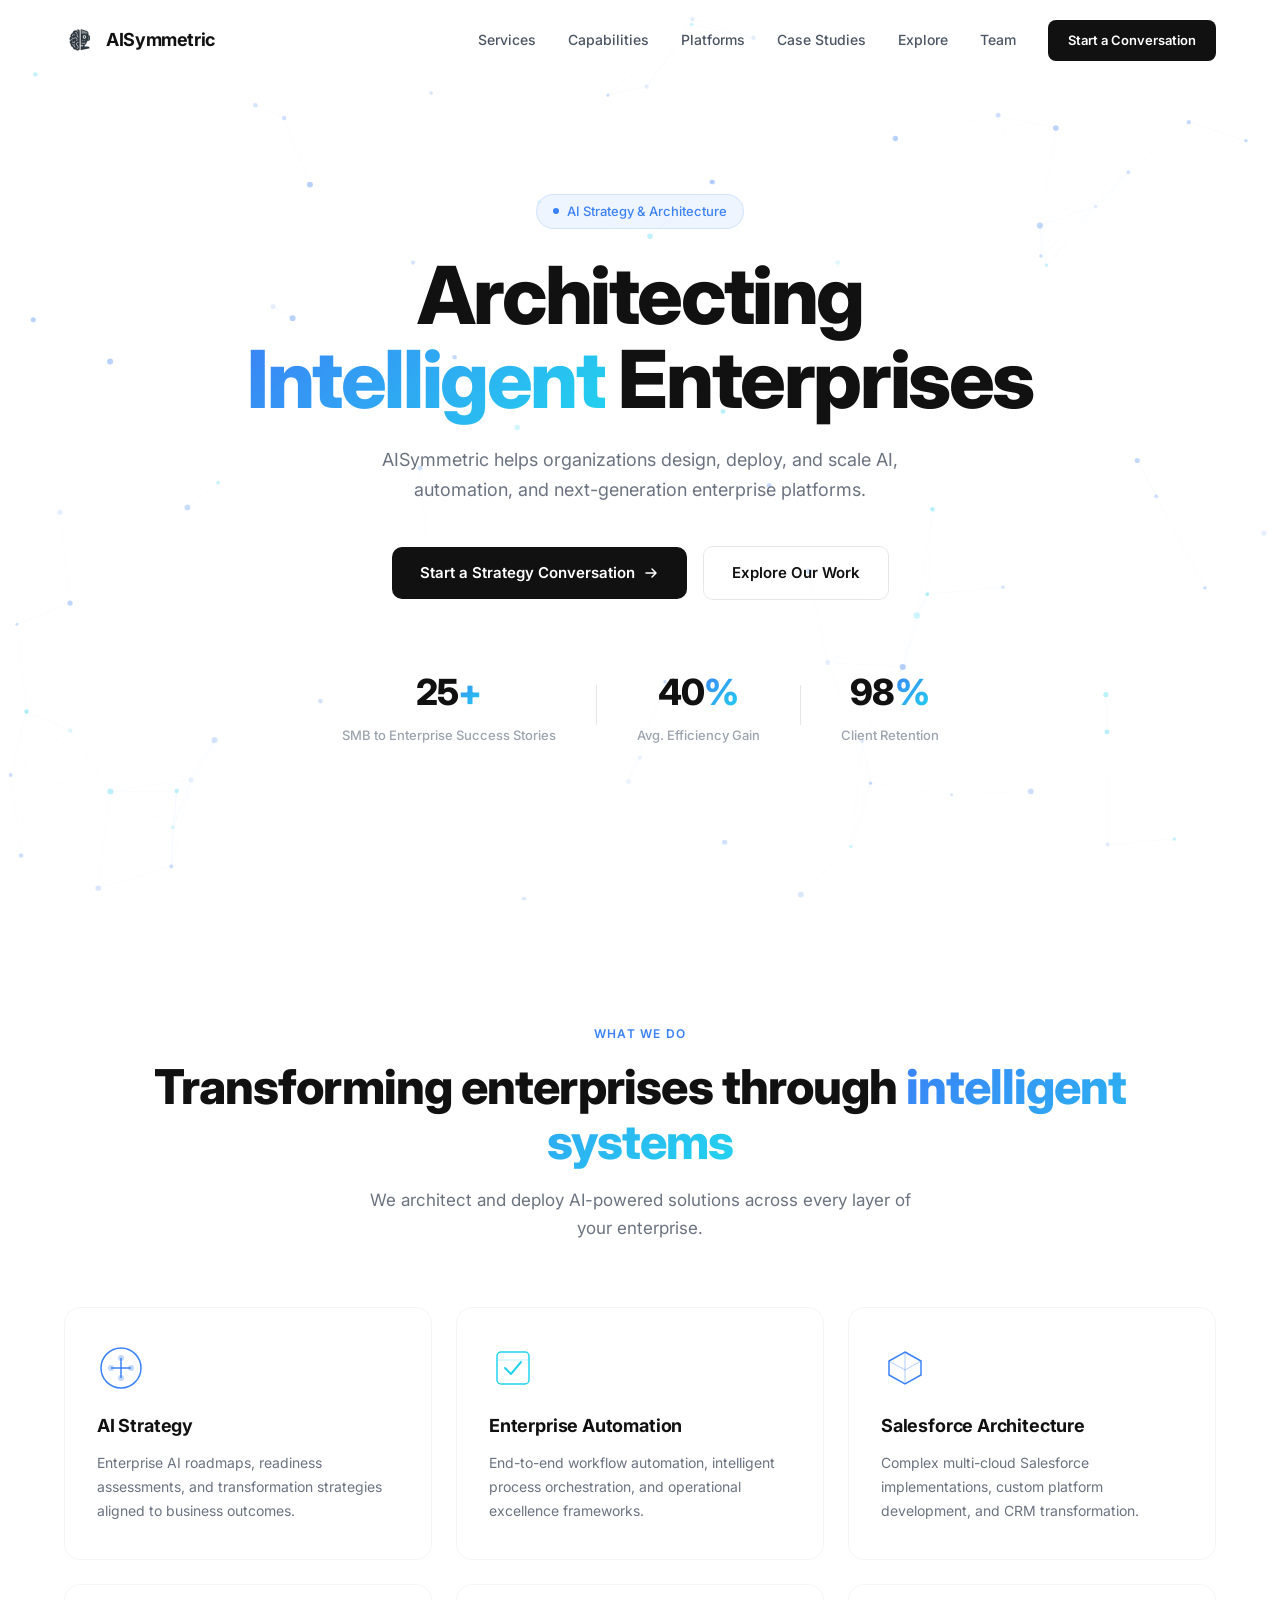
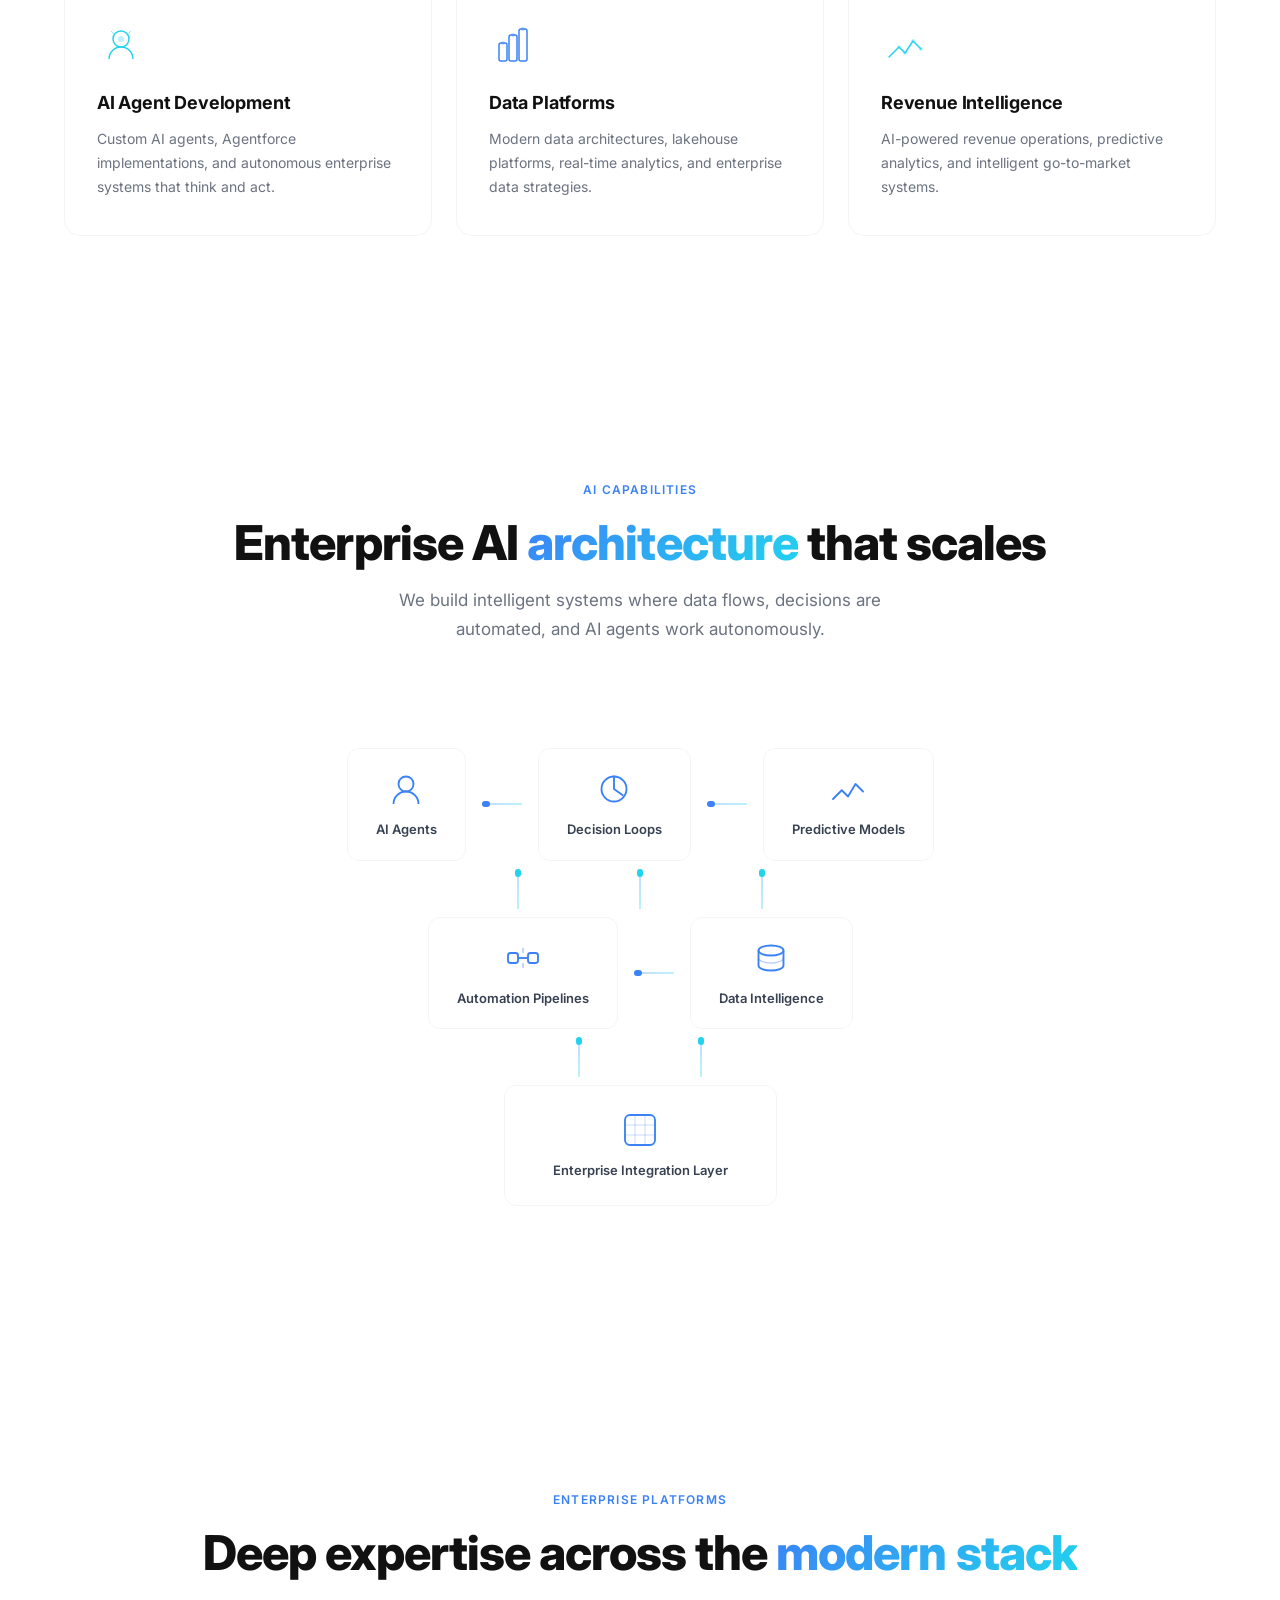
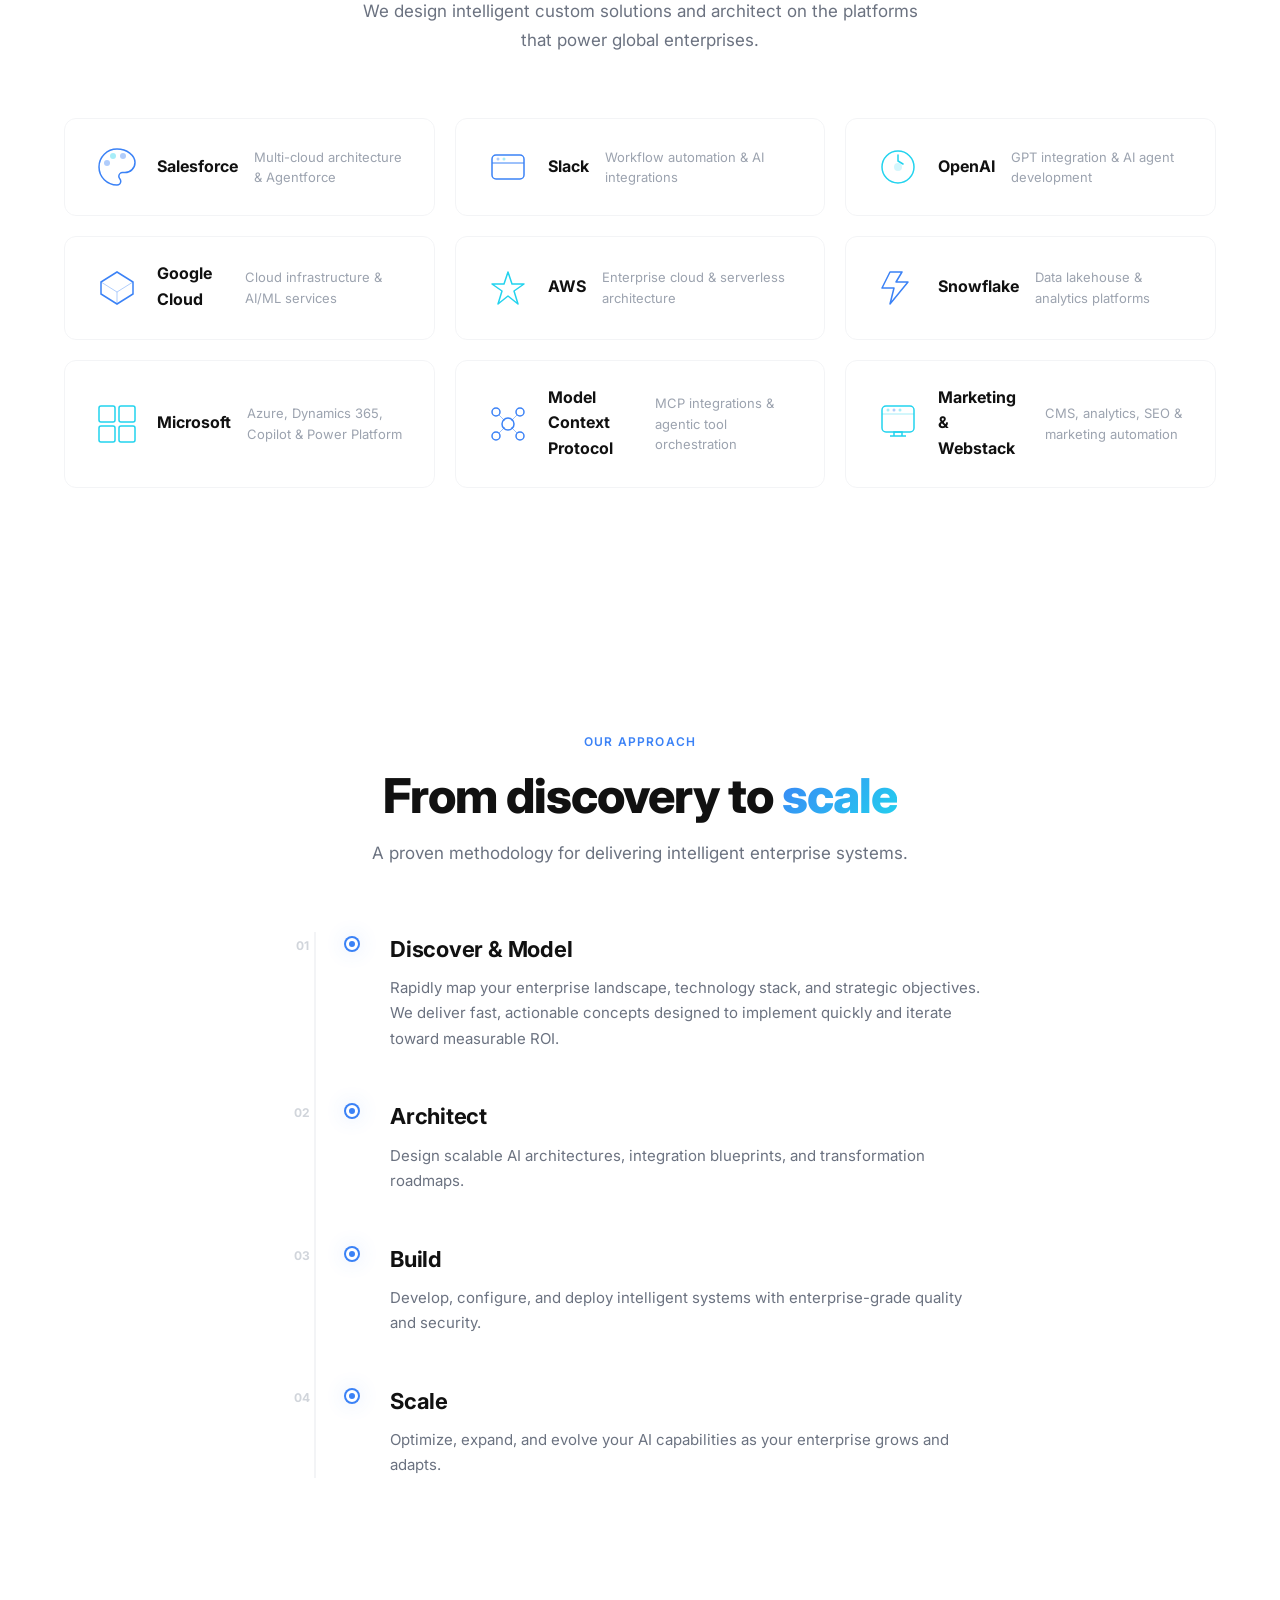
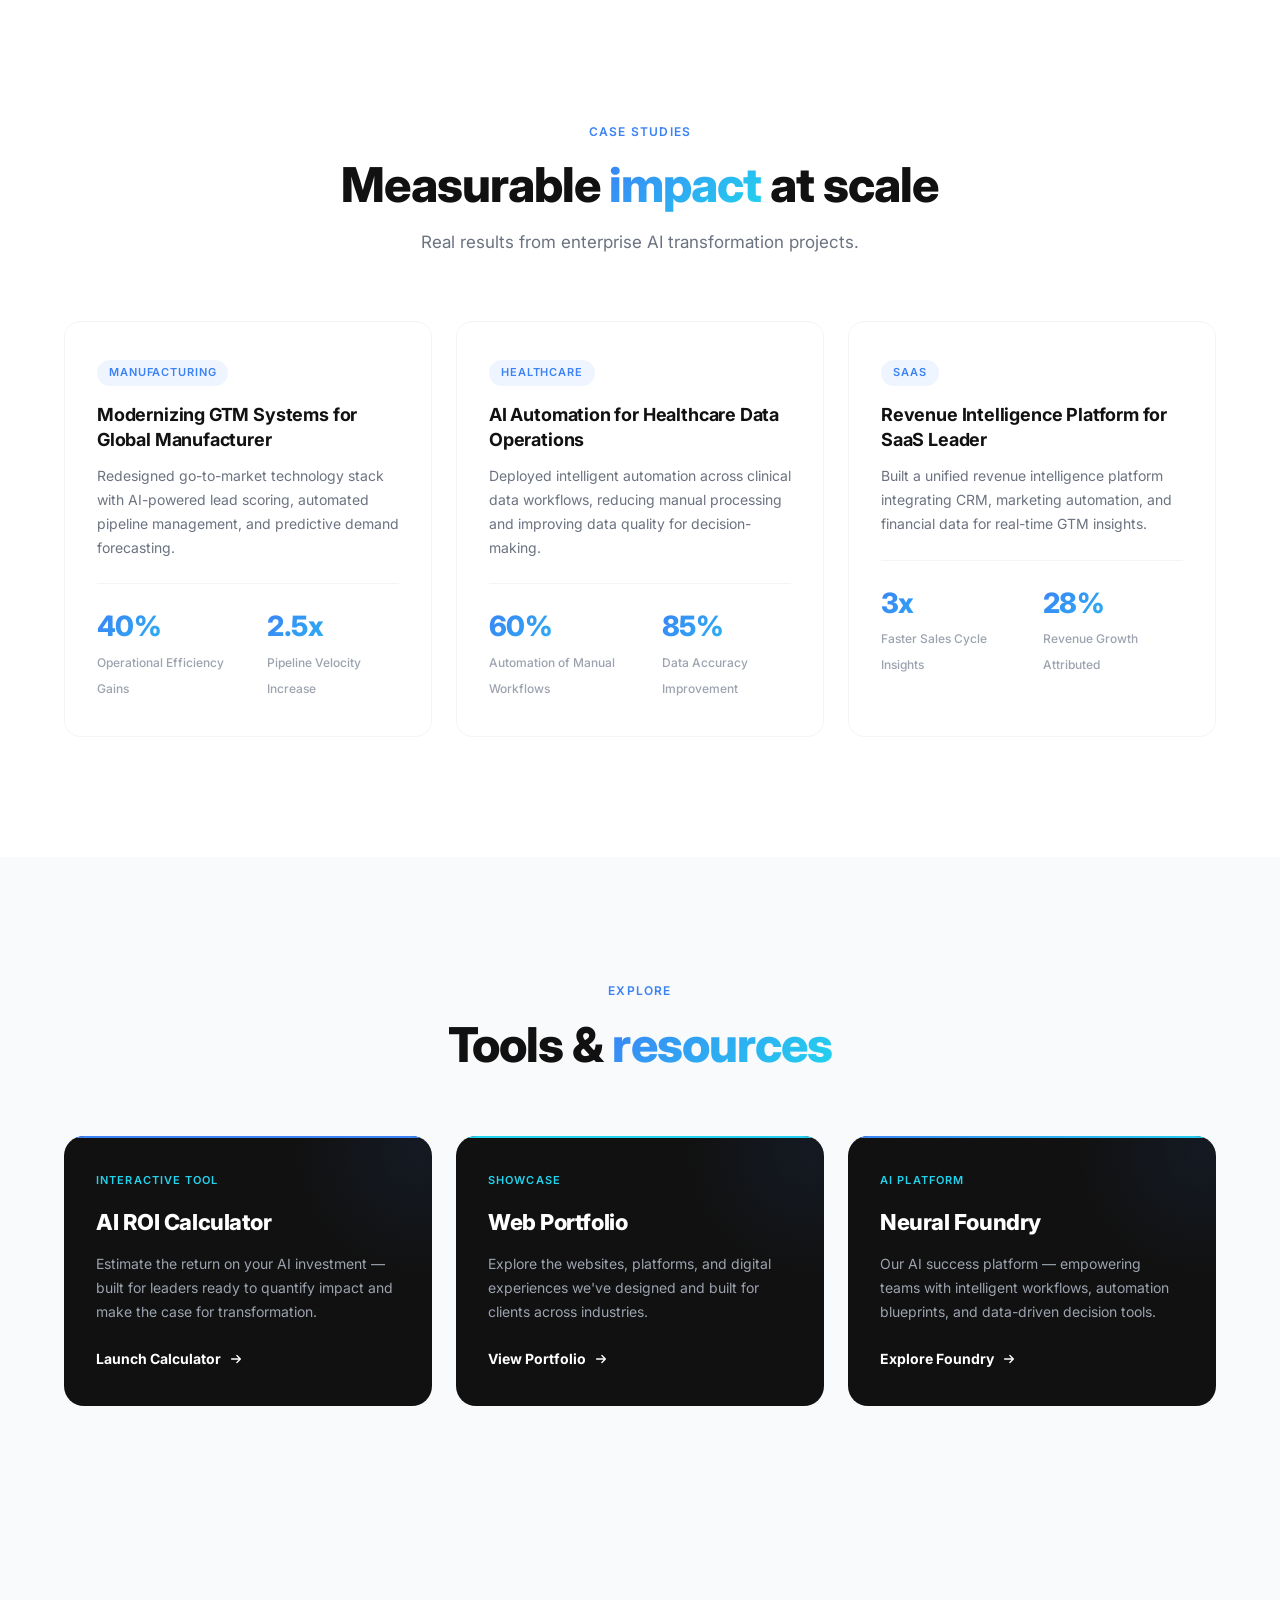
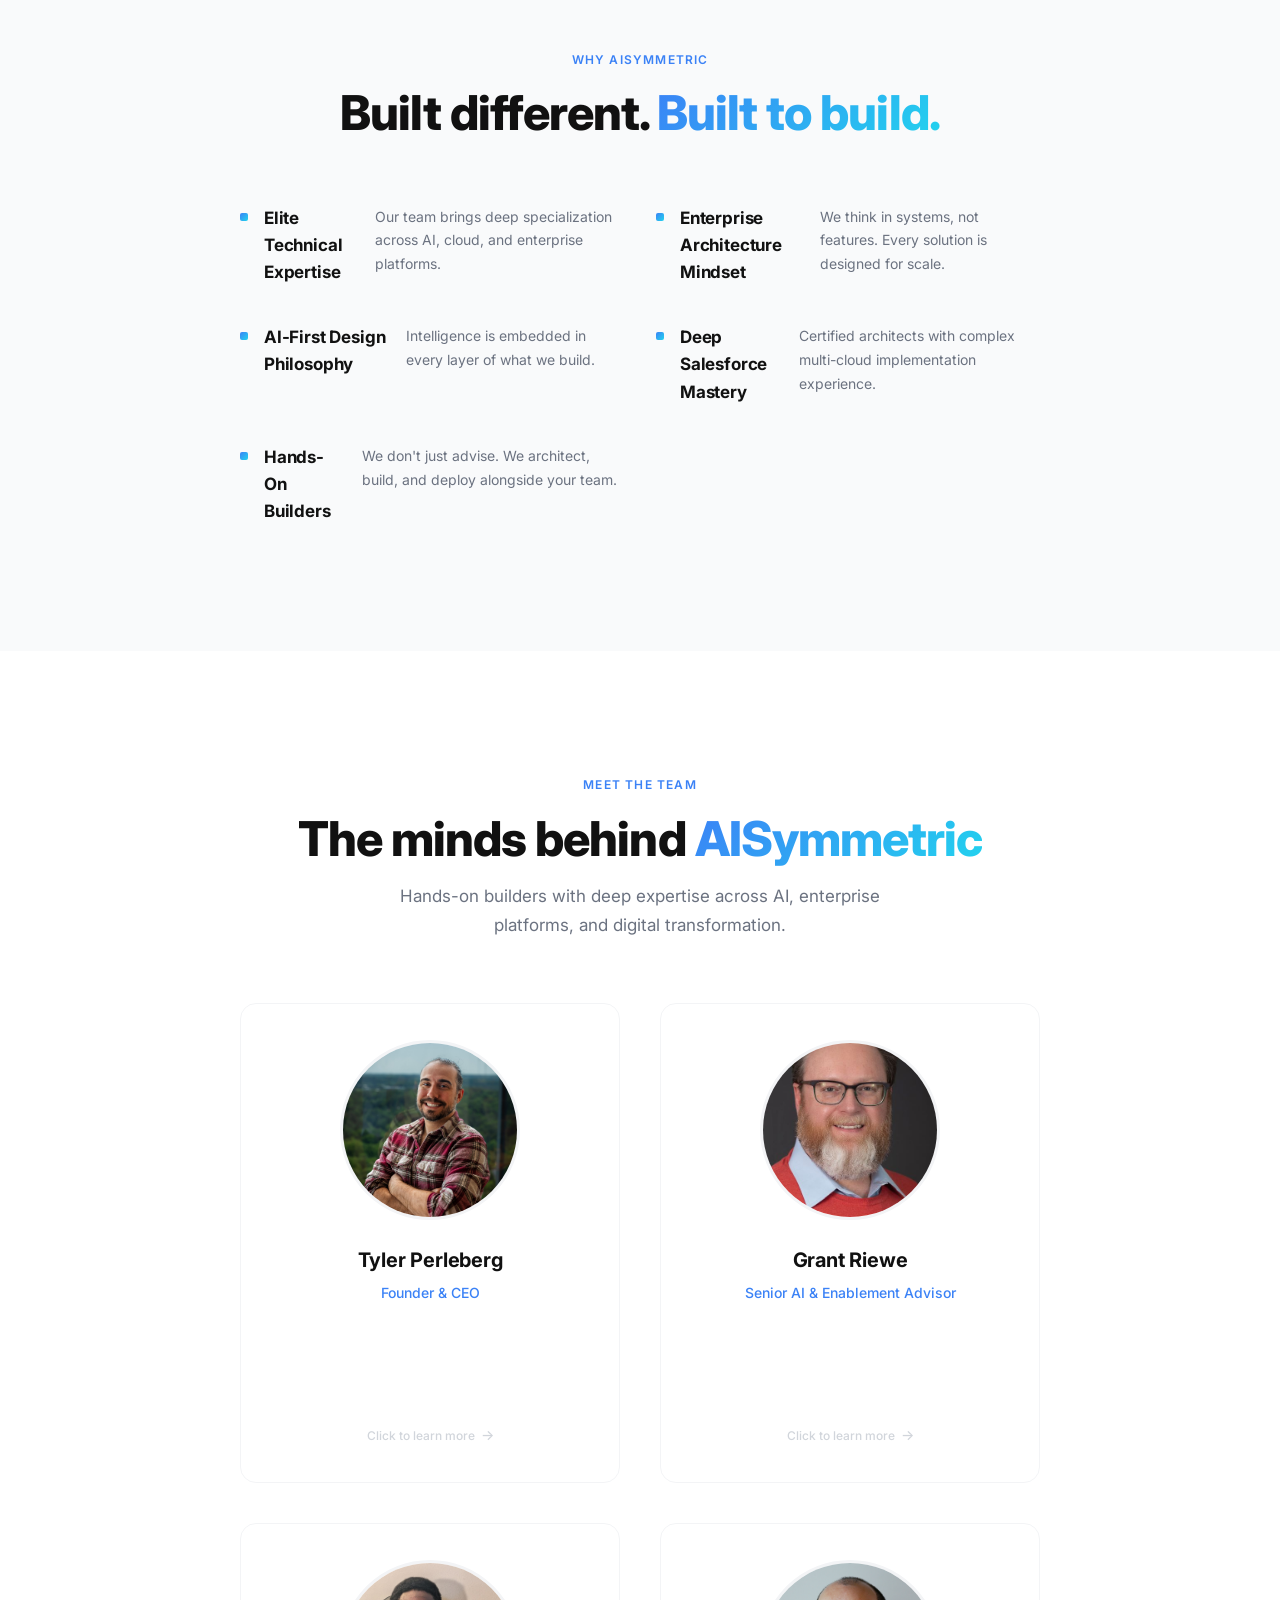
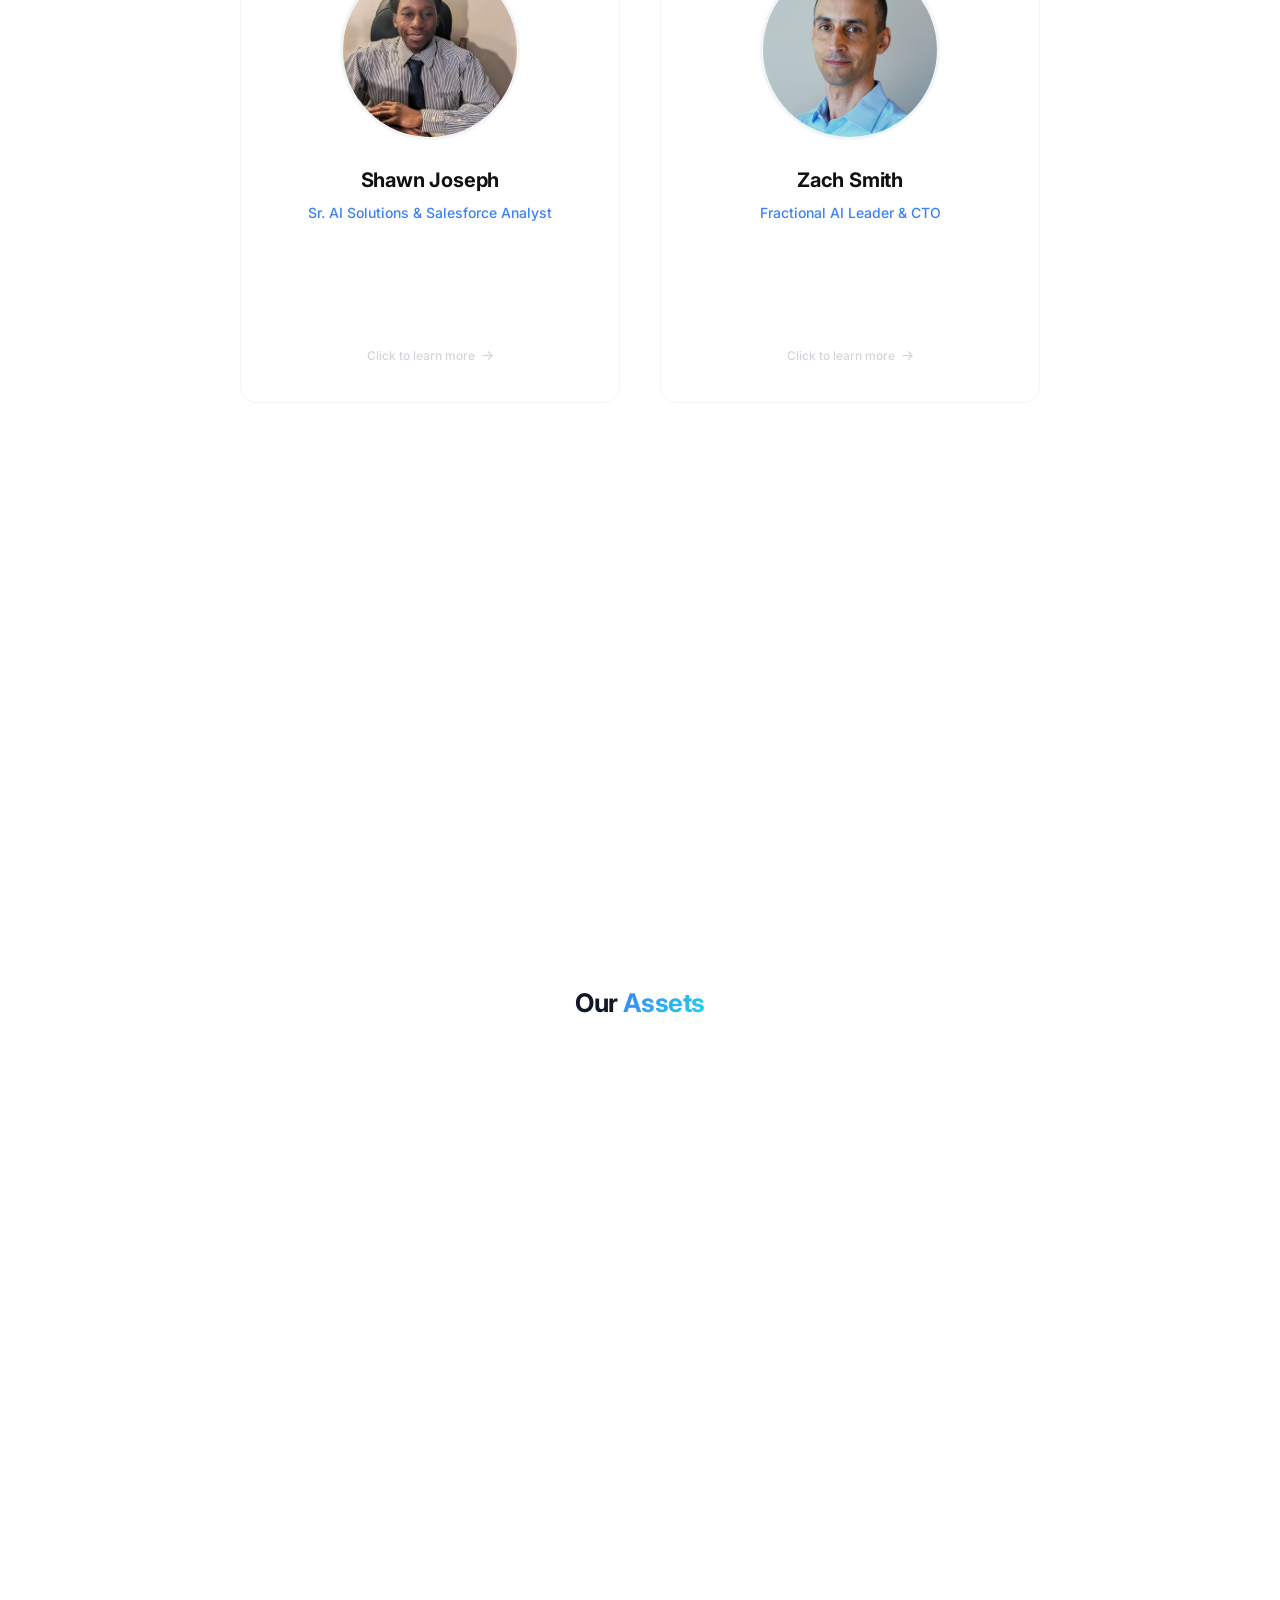
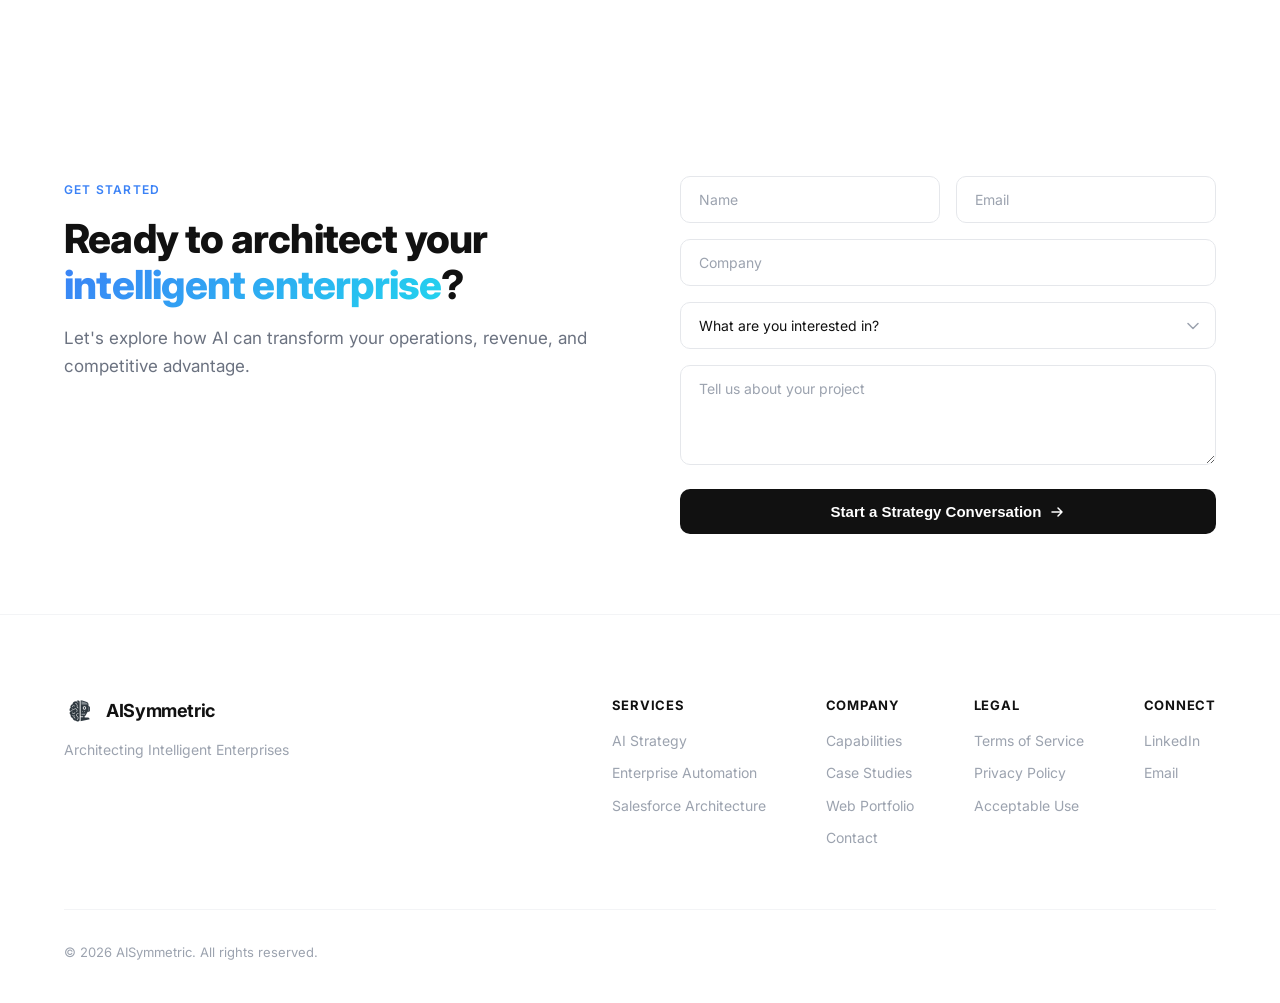
==== commit 839fe64c: "Add Grant Riewe as Senior AI & Enablement Advisor Co-Authored-By: Claude Opus 4.6 (1M context) <nore" ====
--- a/index.html
+++ b/index.html
@@ -545,6 +545,27 @@
             </div>
           </div>
         </a>
+        <!-- Grant Riewe -->
+        <a href="/grant" class="team-card" data-aos>
+          <div class="team-card-inner">
+            <div class="team-card-front">
+              <div class="team-photo">
+                <img src="assets/images/Grant Riewe.jpg" alt="Grant Riewe" />
+              </div>
+              <h3>Grant Riewe</h3>
+              <p class="team-role">Senior AI & Enablement Advisor</p>
+              <span class="team-flip-hint">Click to learn more</span>
+            </div>
+            <div class="team-card-back">
+              <div class="team-back-content">
+                <h3>Grant Riewe</h3>
+                <p class="team-role">Senior AI & Enablement Advisor</p>
+                <p class="team-bio">Technology executive who launched America's 988 Suicide & Crisis Lifeline, routing 14.5M+ crisis contacts. McKinsey Associate Partner who delivered $1.5B+ impact through conversational AI solutions across Fortune 500 clients — before generative AI existed. Twenty years bridging strategy and delivery in environments where the cost of getting it wrong was high.</p>
+                <span class="team-link-hint">View Profile &rarr;</span>
+              </div>
+            </div>
+          </div>
+        </a>
         <!-- Shawn Joseph -->
         <a href="/shawn" class="team-card" data-aos>
           <div class="team-card-inner">
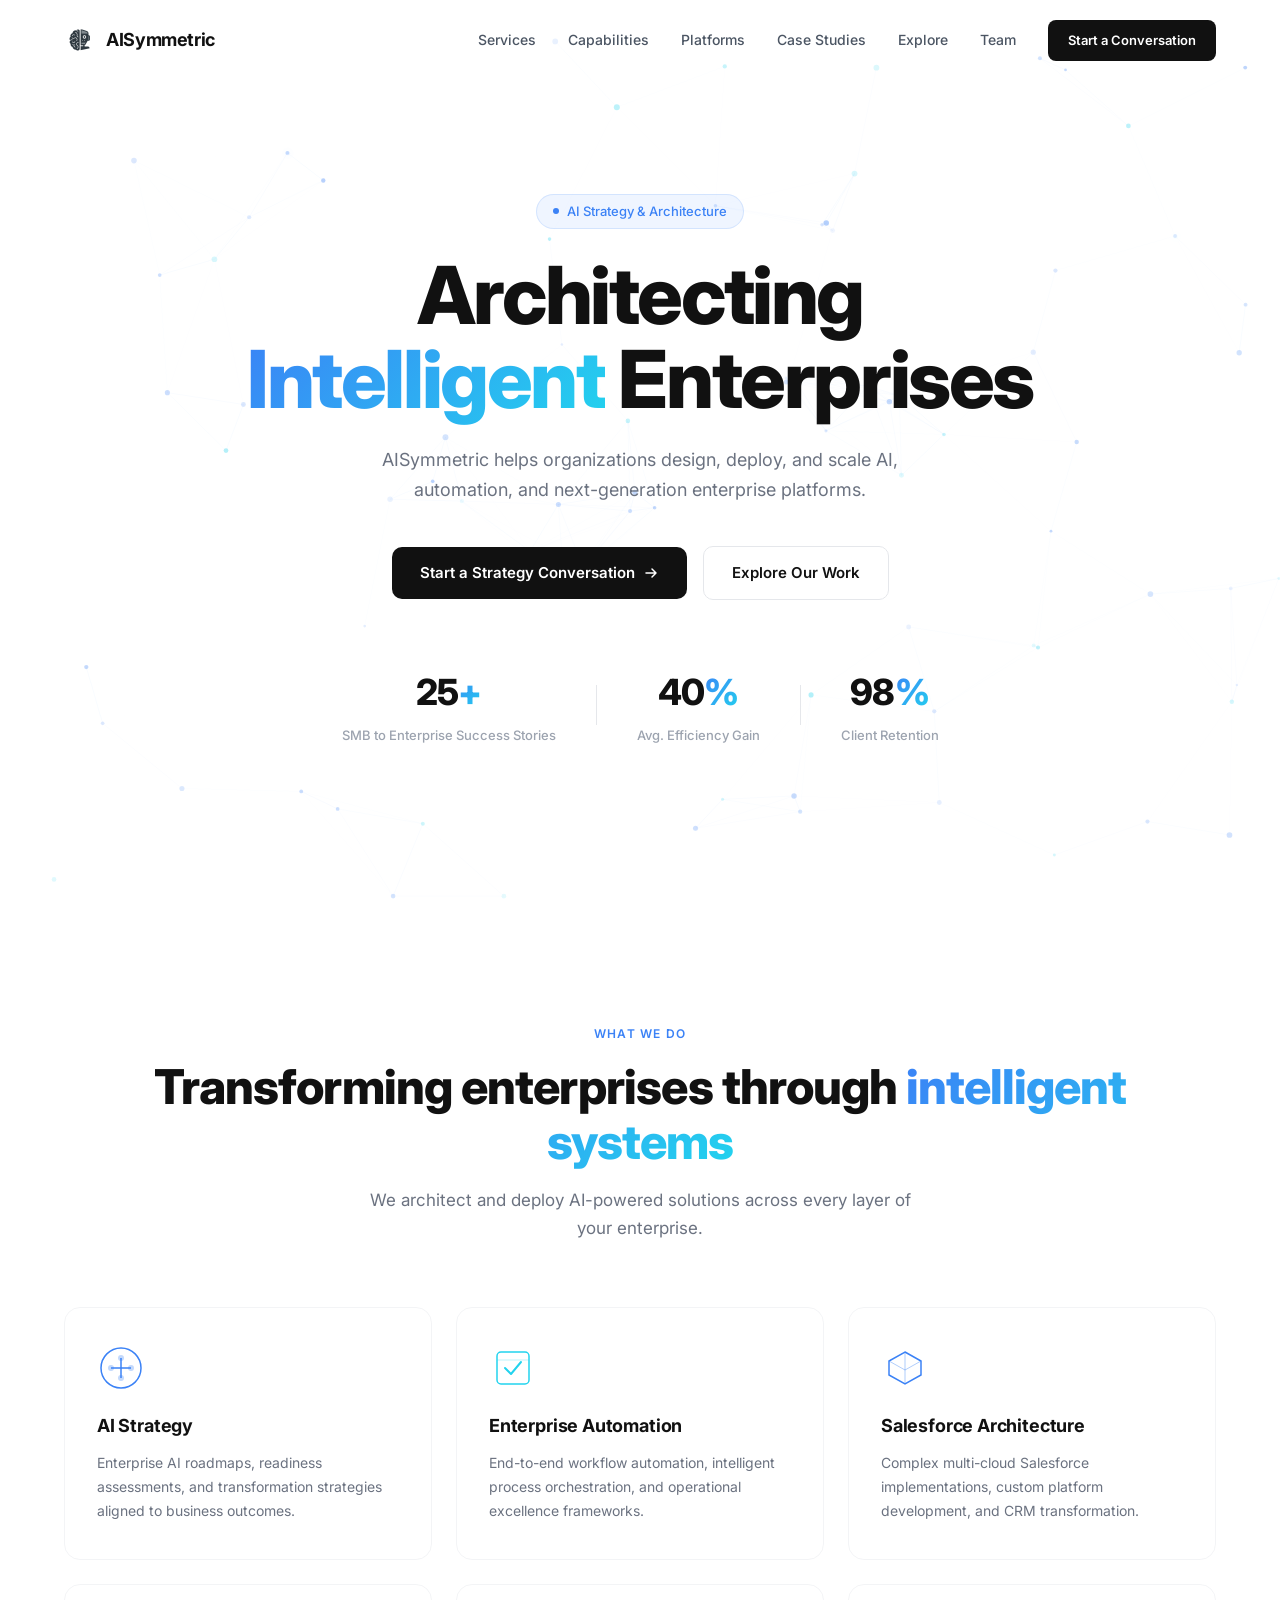
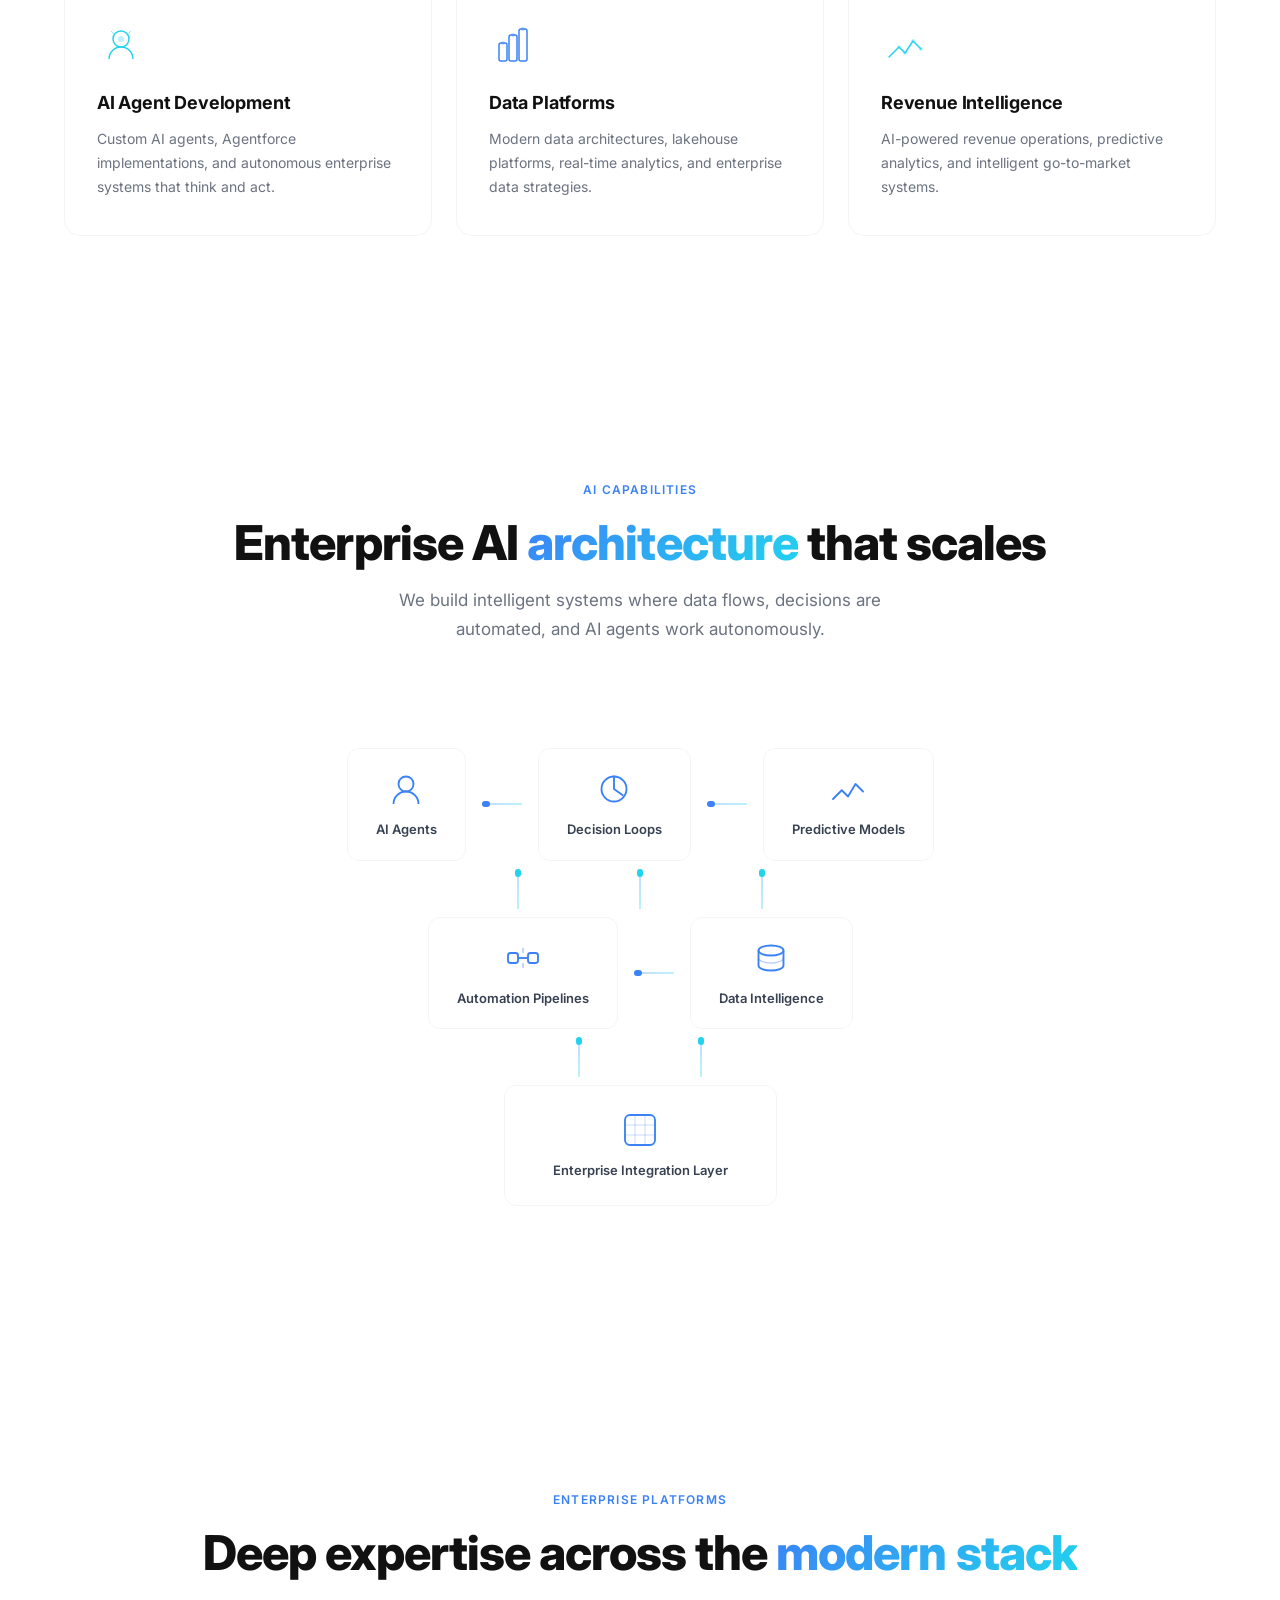
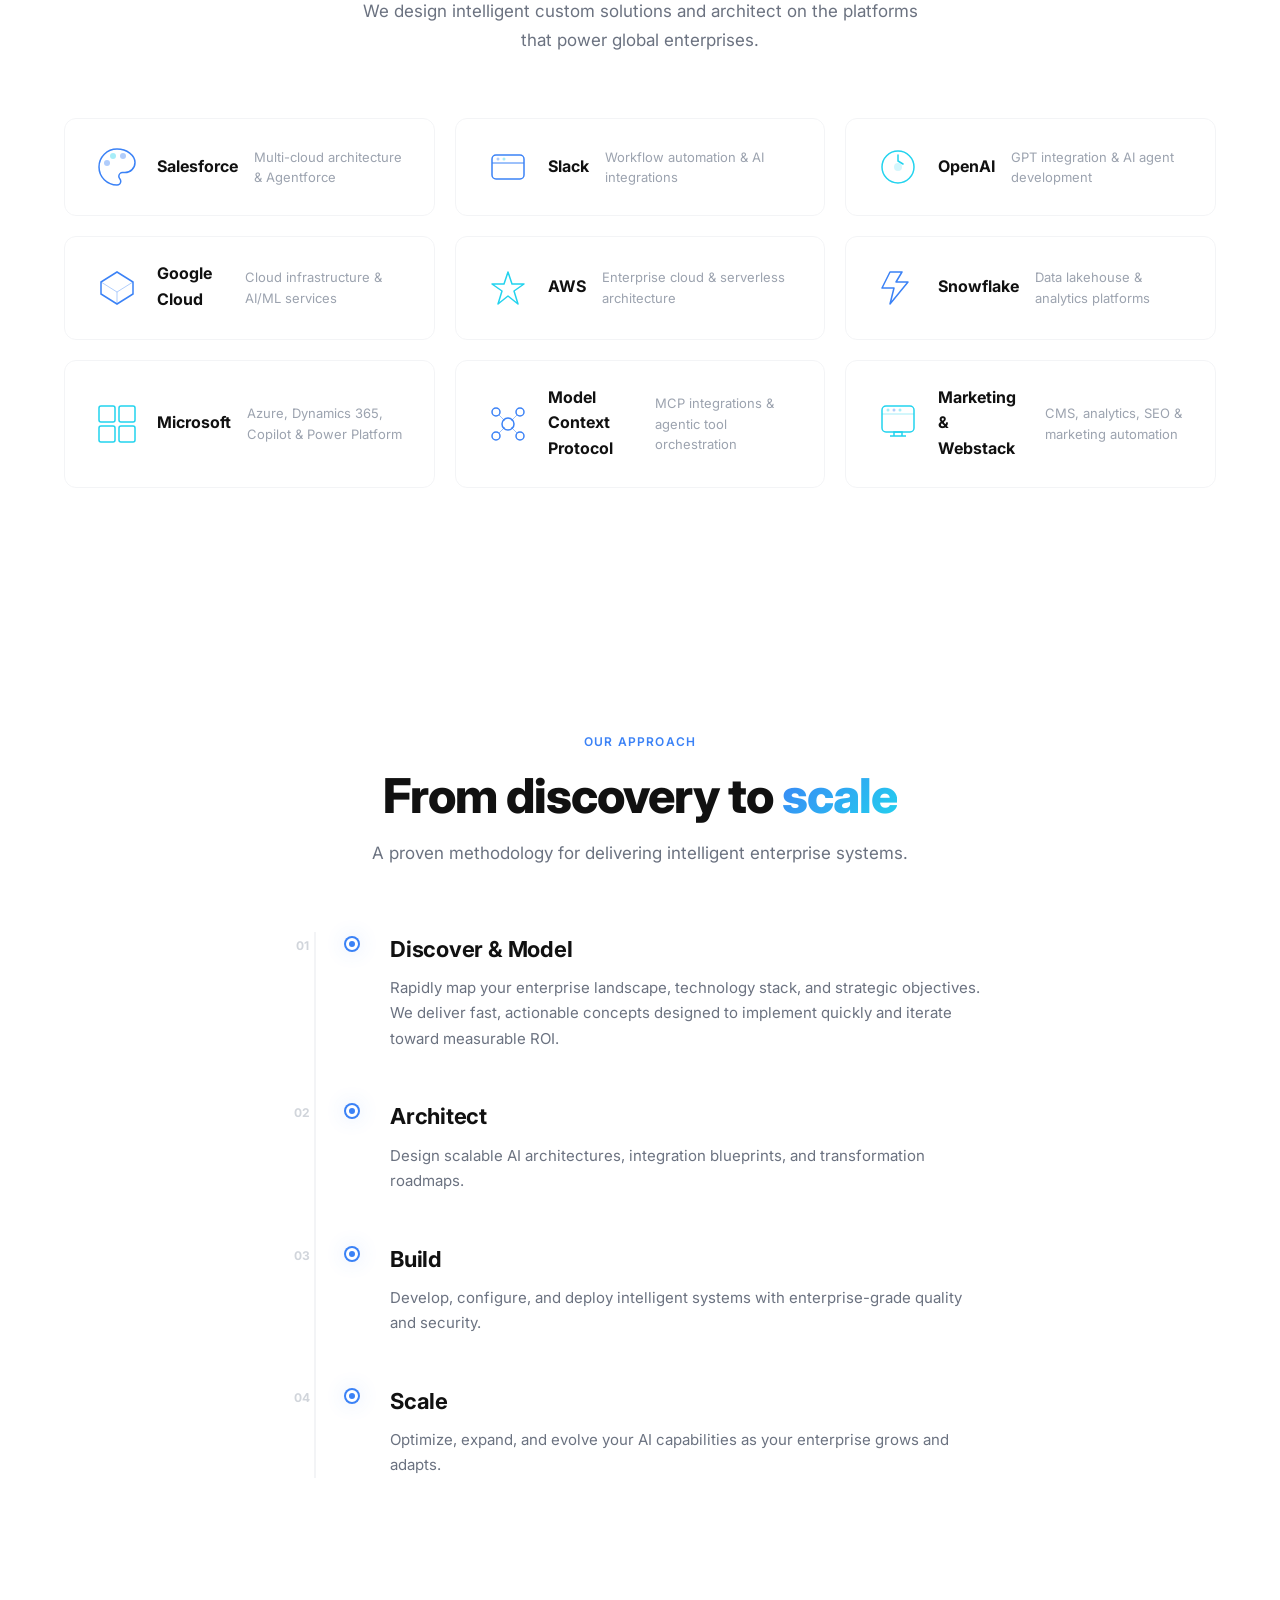
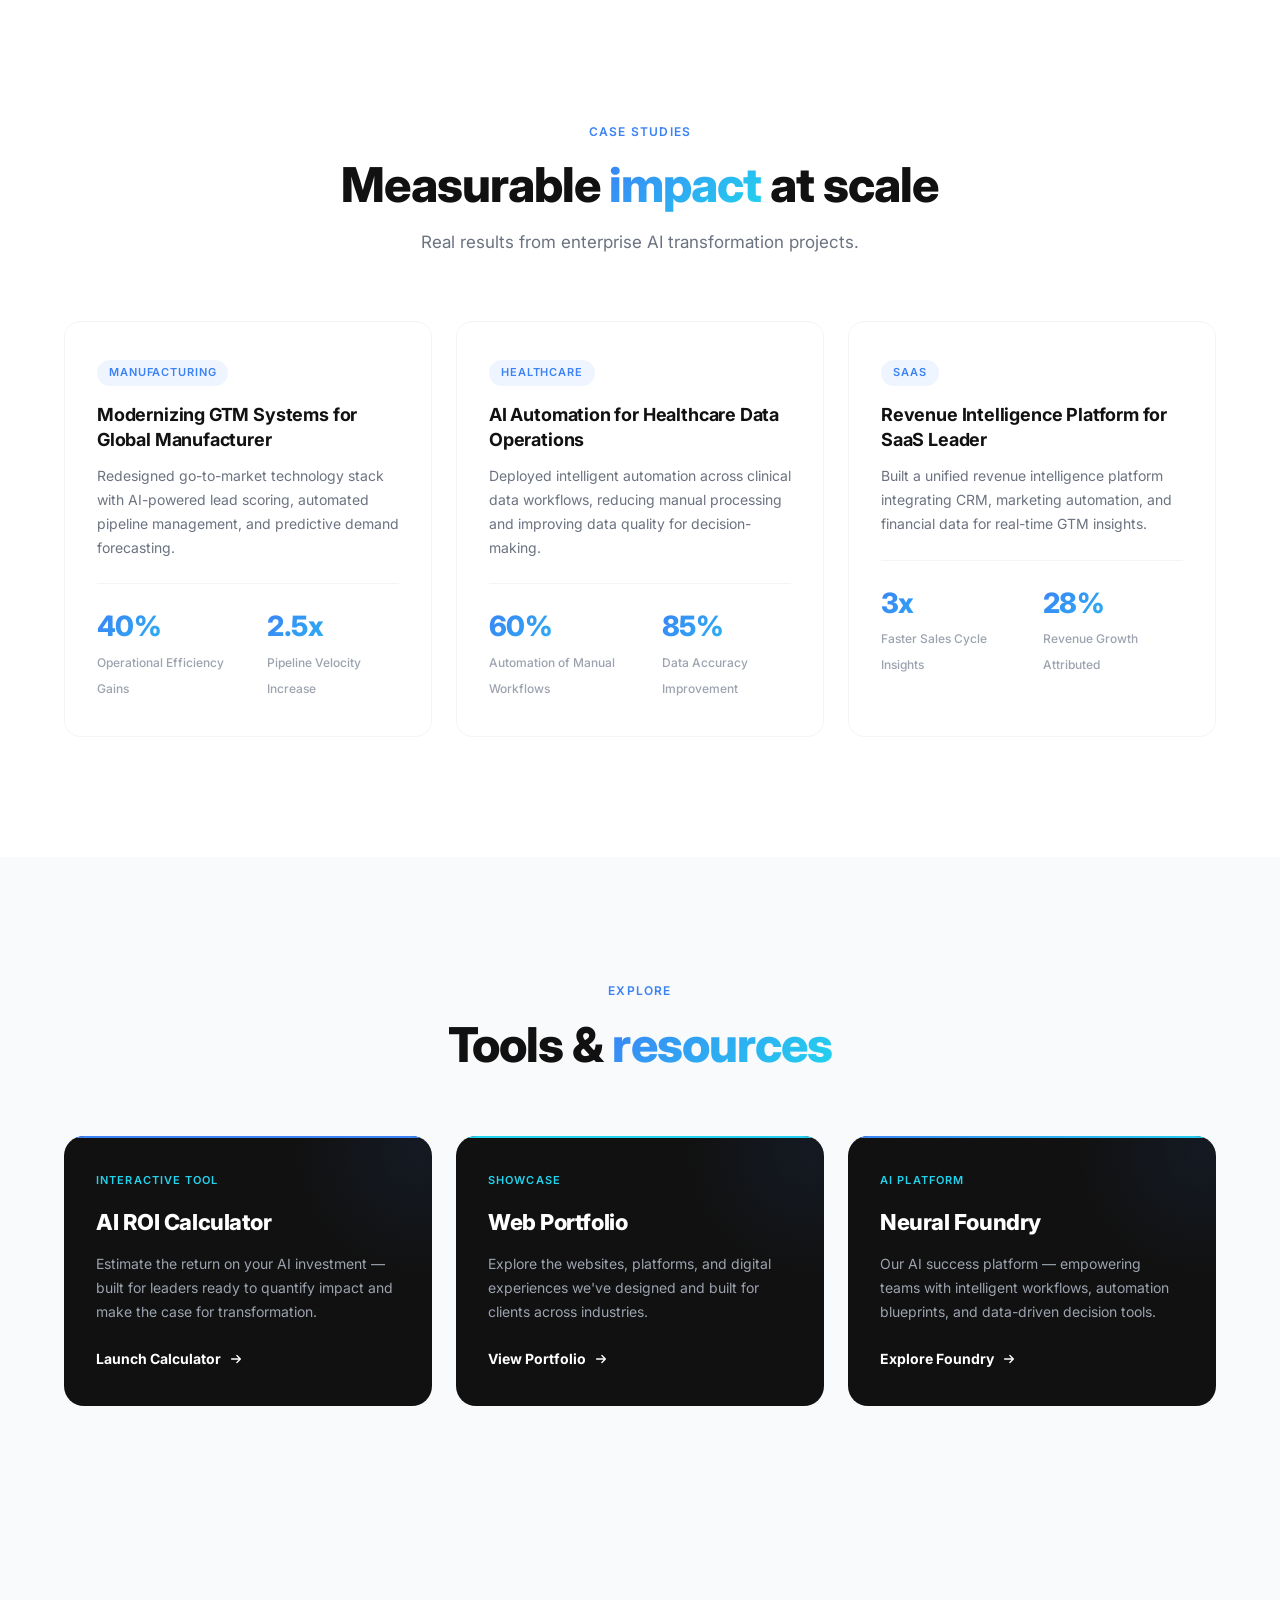
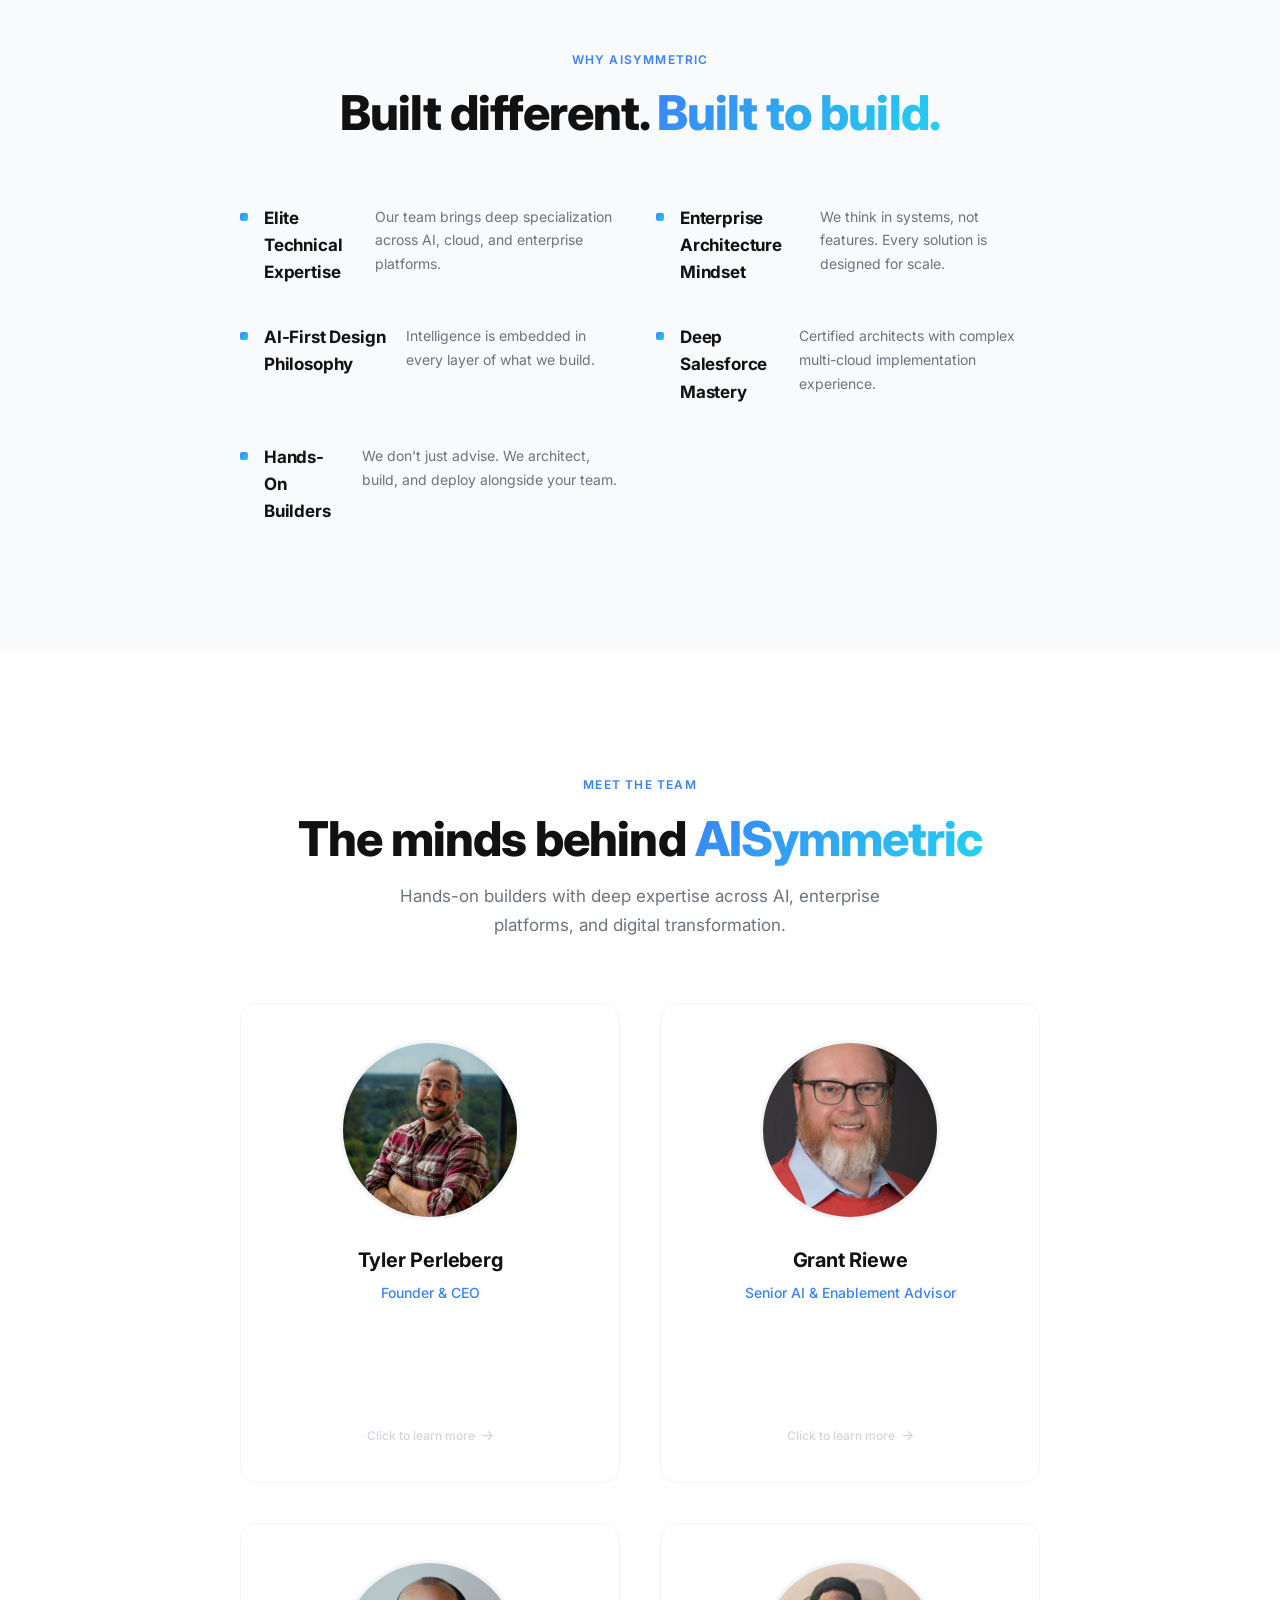
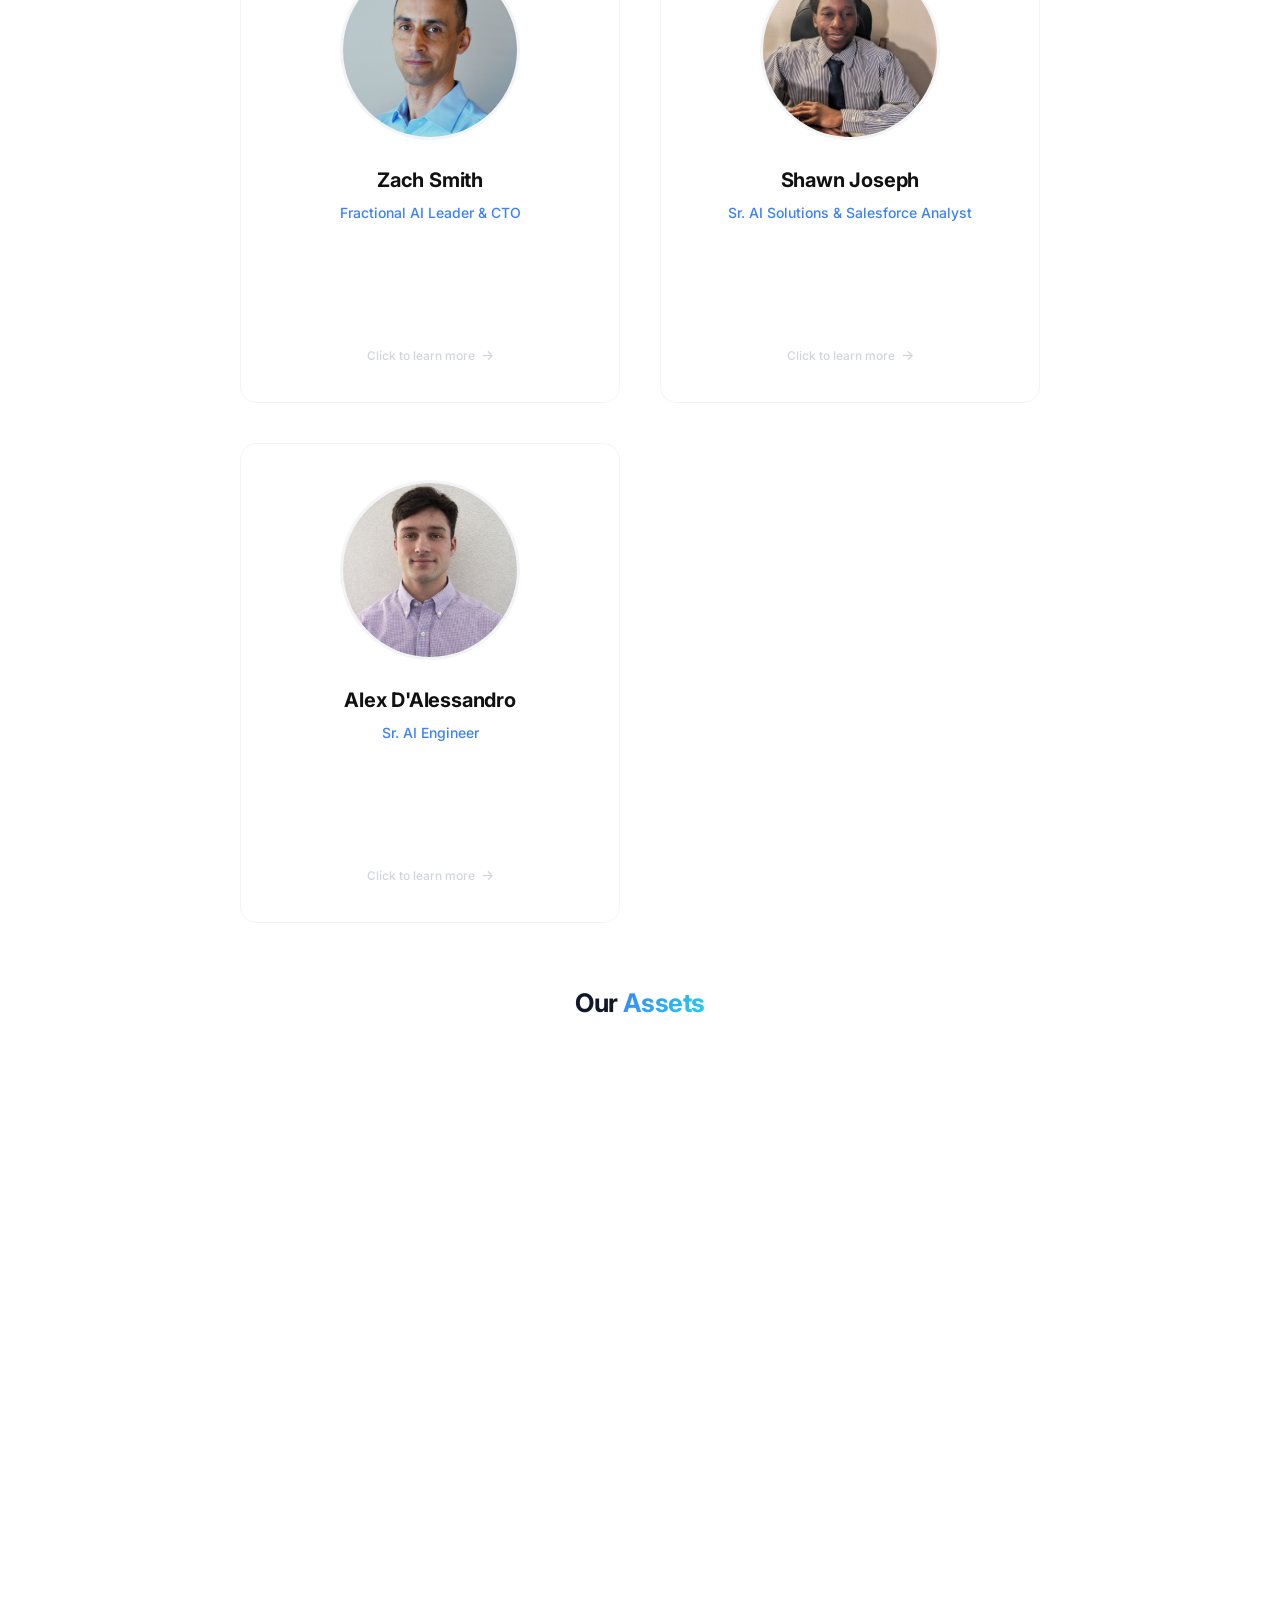
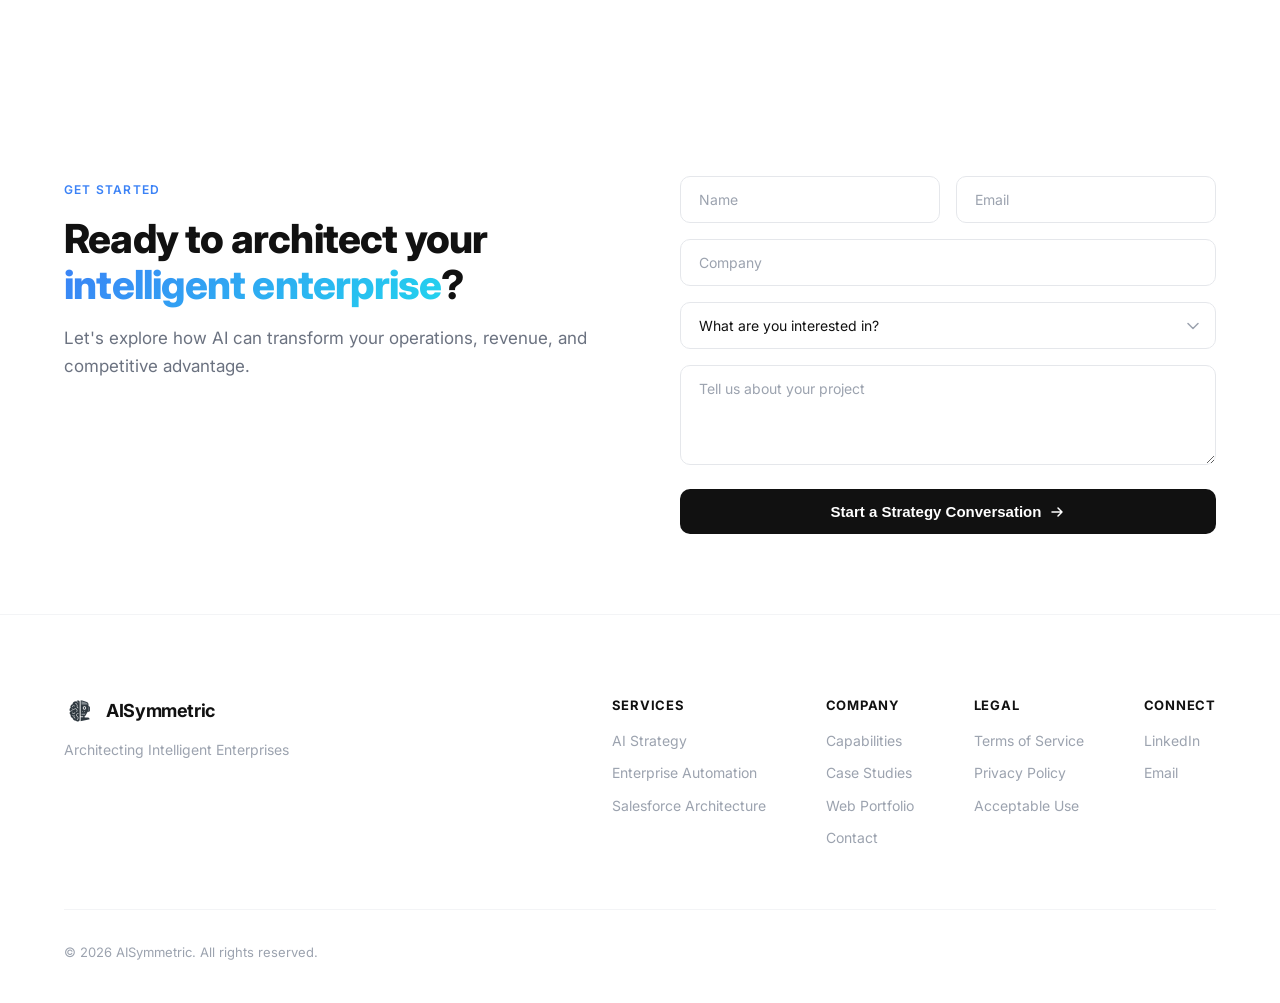
==== commit 79de0c57: "Reorder team cards: Tyler, Grant, Zach, Shawn, Alex Co-Authored-By: Claude Opus 4.6 (1M context) <no" ====
--- a/index.html
+++ b/index.html
@@ -566,6 +566,27 @@
             </div>
           </div>
         </a>
+        <!-- Zach Smith -->
+        <a href="/zach" class="team-card" data-aos>
+          <div class="team-card-inner">
+            <div class="team-card-front">
+              <div class="team-photo">
+                <img src="assets/images/Zach Smith.jpg" alt="Zach Smith" />
+              </div>
+              <h3>Zach Smith</h3>
+              <p class="team-role">Fractional AI Leader & CTO</p>
+              <span class="team-flip-hint">Click to learn more</span>
+            </div>
+            <div class="team-card-back">
+              <div class="team-back-content">
+                <h3>Zach Smith</h3>
+                <p class="team-role">Fractional AI Leader & CTO</p>
+                <p class="team-bio">Full-stack engineer and technical leader with 22 years of experience building and shipping production software. Co-founded and scaled a B2B SaaS platform from zero over 18 years as CTO. Currently building AI-native applications and helping organizations adopt AI-assisted development workflows to accelerate product delivery.</p>
+                <span class="team-link-hint">View Profile &rarr;</span>
+              </div>
+            </div>
+          </div>
+        </a>
         <!-- Shawn Joseph -->
         <a href="/shawn" class="team-card" data-aos>
           <div class="team-card-inner">
@@ -582,27 +603,6 @@
                 <h3>Shawn Joseph</h3>
                 <p class="team-role">Sr. AI Solutions & Salesforce Analyst</p>
                 <p class="team-bio">Shawn designs and deploys intelligent automation tools that help organizations operate more efficiently and make better data-driven decisions. With over five years training and evaluating large language and computer vision models for Google and Meta, he brings deep hands-on expertise in AI quality, model behavior, and scalable system performance. A Certified Salesforce Administrator and Agentforce Specialist, Shawn combines AI fluency with strong platform architecture skills.</p>
-                <span class="team-link-hint">View Profile &rarr;</span>
-              </div>
-            </div>
-          </div>
-        </a>
-        <!-- Zach Smith -->
-        <a href="/zach" class="team-card" data-aos>
-          <div class="team-card-inner">
-            <div class="team-card-front">
-              <div class="team-photo">
-                <img src="assets/images/Zach Smith.jpg" alt="Zach Smith" />
-              </div>
-              <h3>Zach Smith</h3>
-              <p class="team-role">Fractional AI Leader & CTO</p>
-              <span class="team-flip-hint">Click to learn more</span>
-            </div>
-            <div class="team-card-back">
-              <div class="team-back-content">
-                <h3>Zach Smith</h3>
-                <p class="team-role">Fractional AI Leader & CTO</p>
-                <p class="team-bio">Full-stack engineer and technical leader with 22 years of experience building and shipping production software. Co-founded and scaled a B2B SaaS platform from zero over 18 years as CTO. Currently building AI-native applications and helping organizations adopt AI-assisted development workflows to accelerate product delivery.</p>
                 <span class="team-link-hint">View Profile &rarr;</span>
               </div>
             </div>
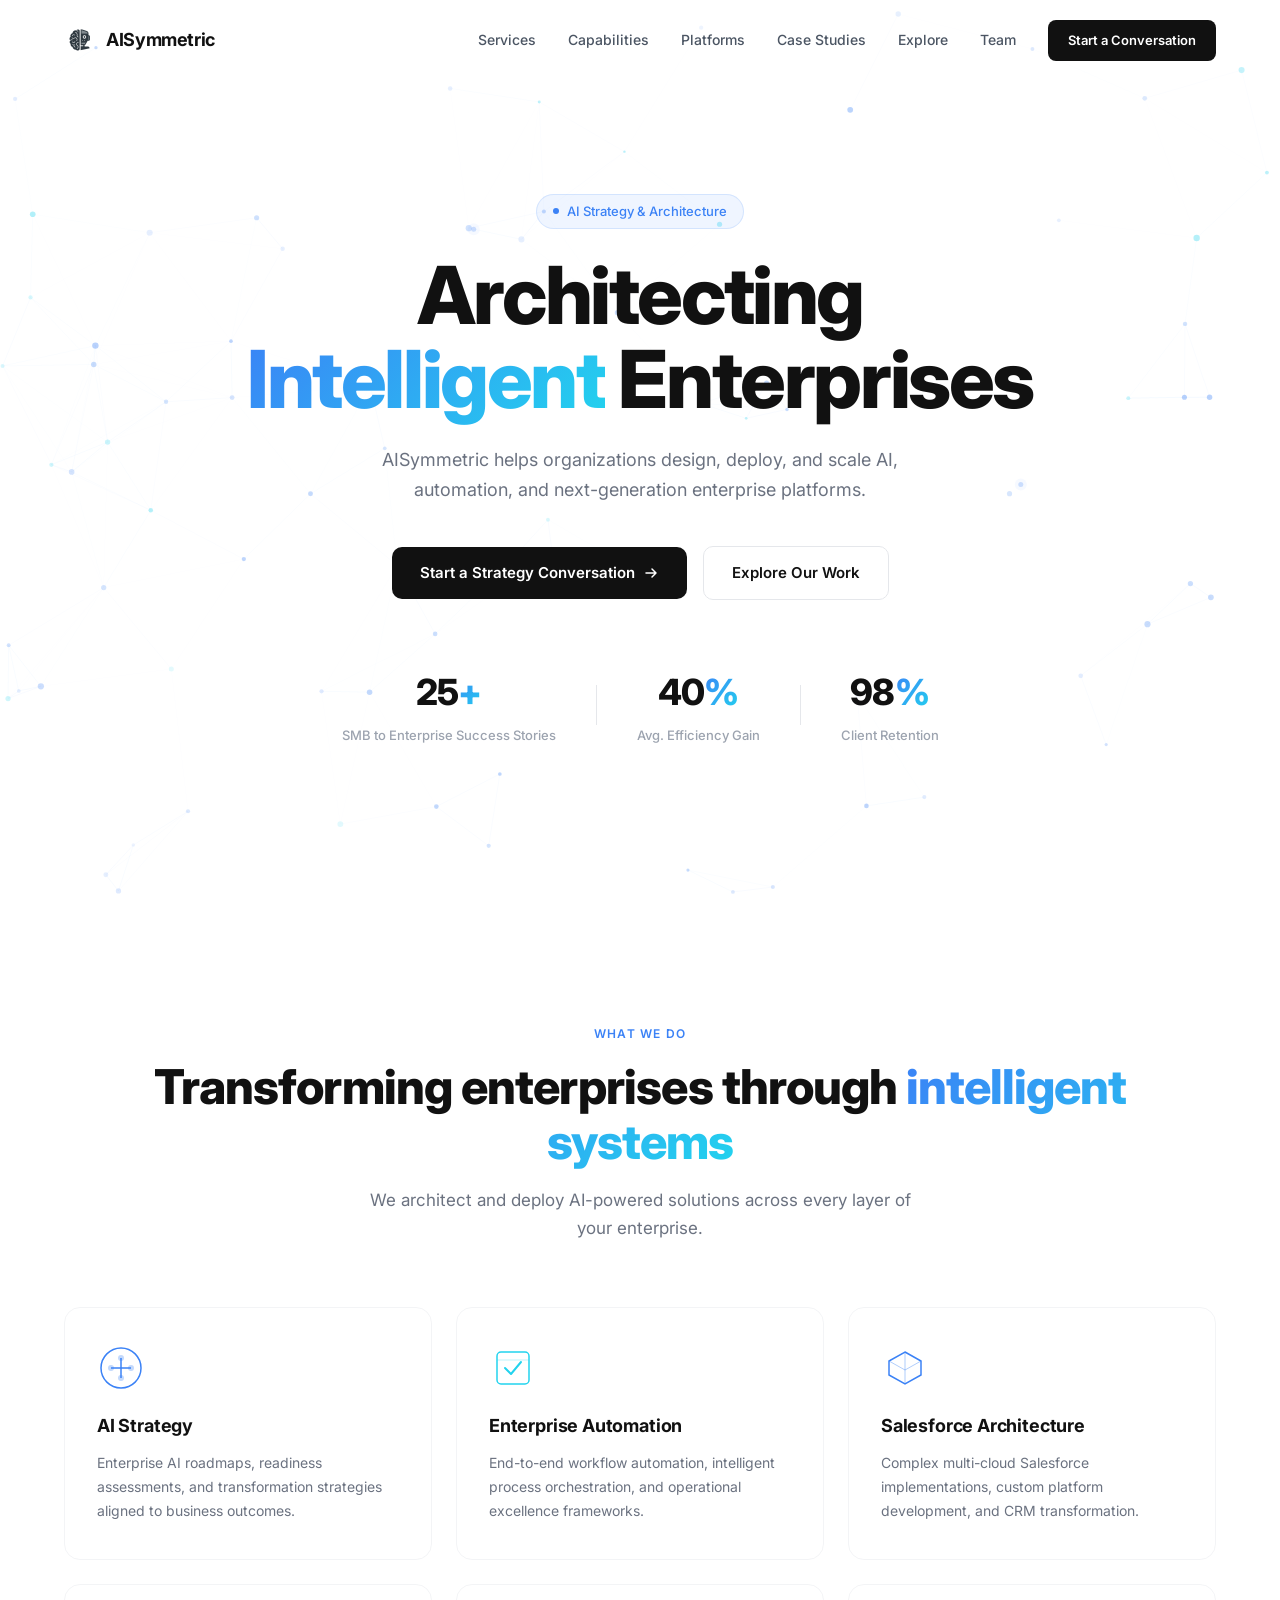
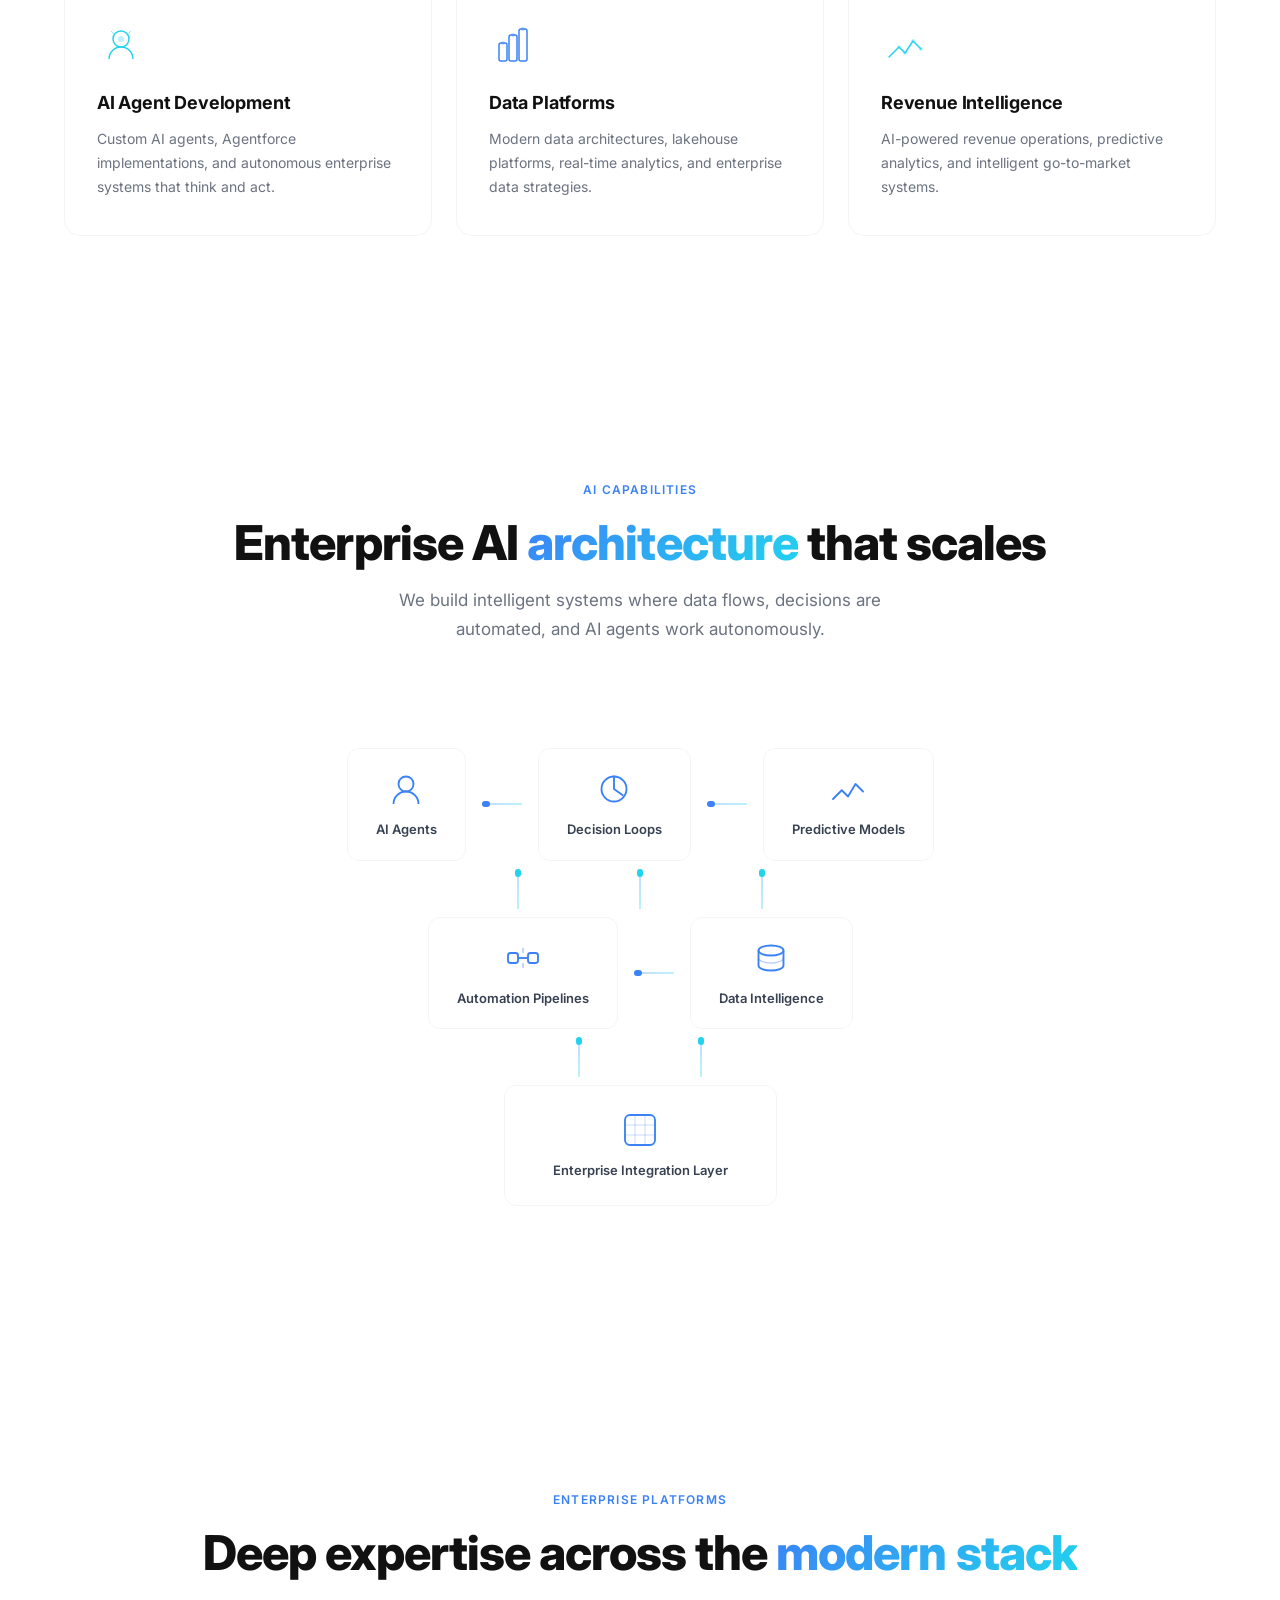
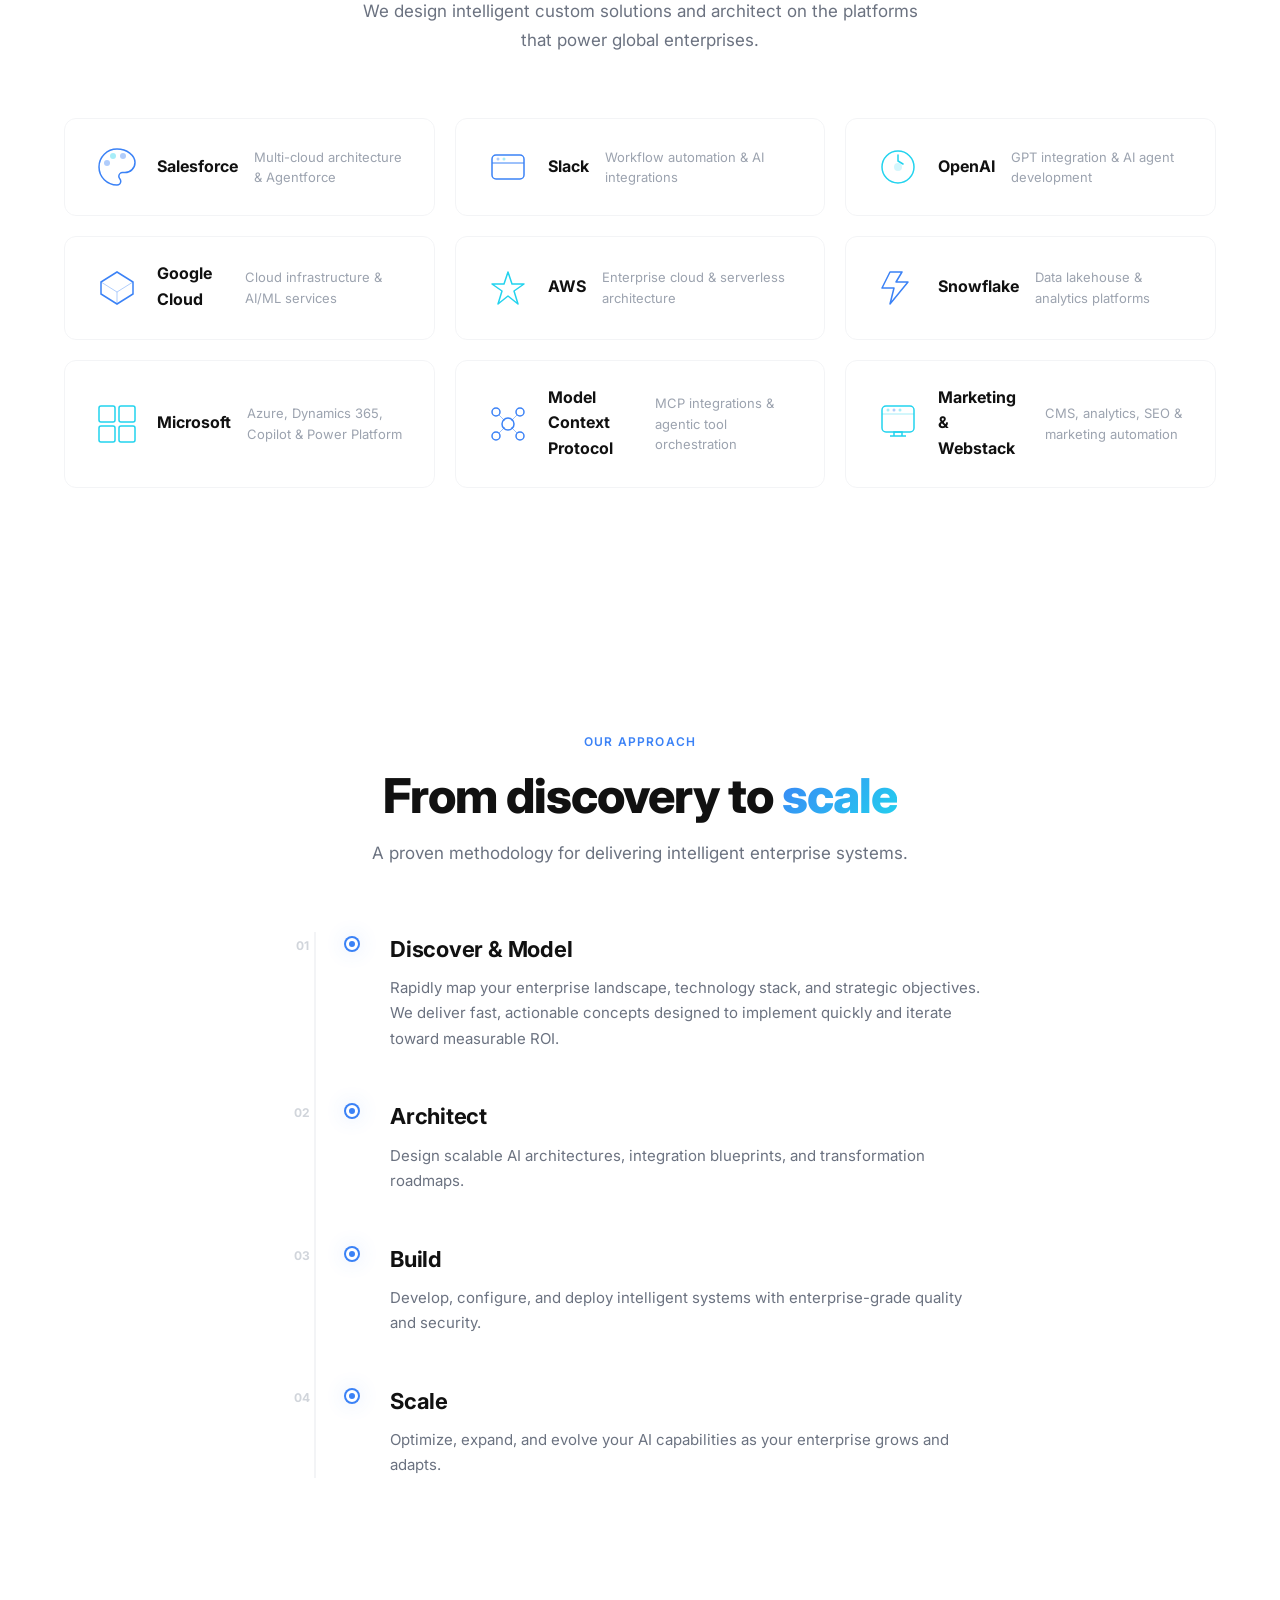
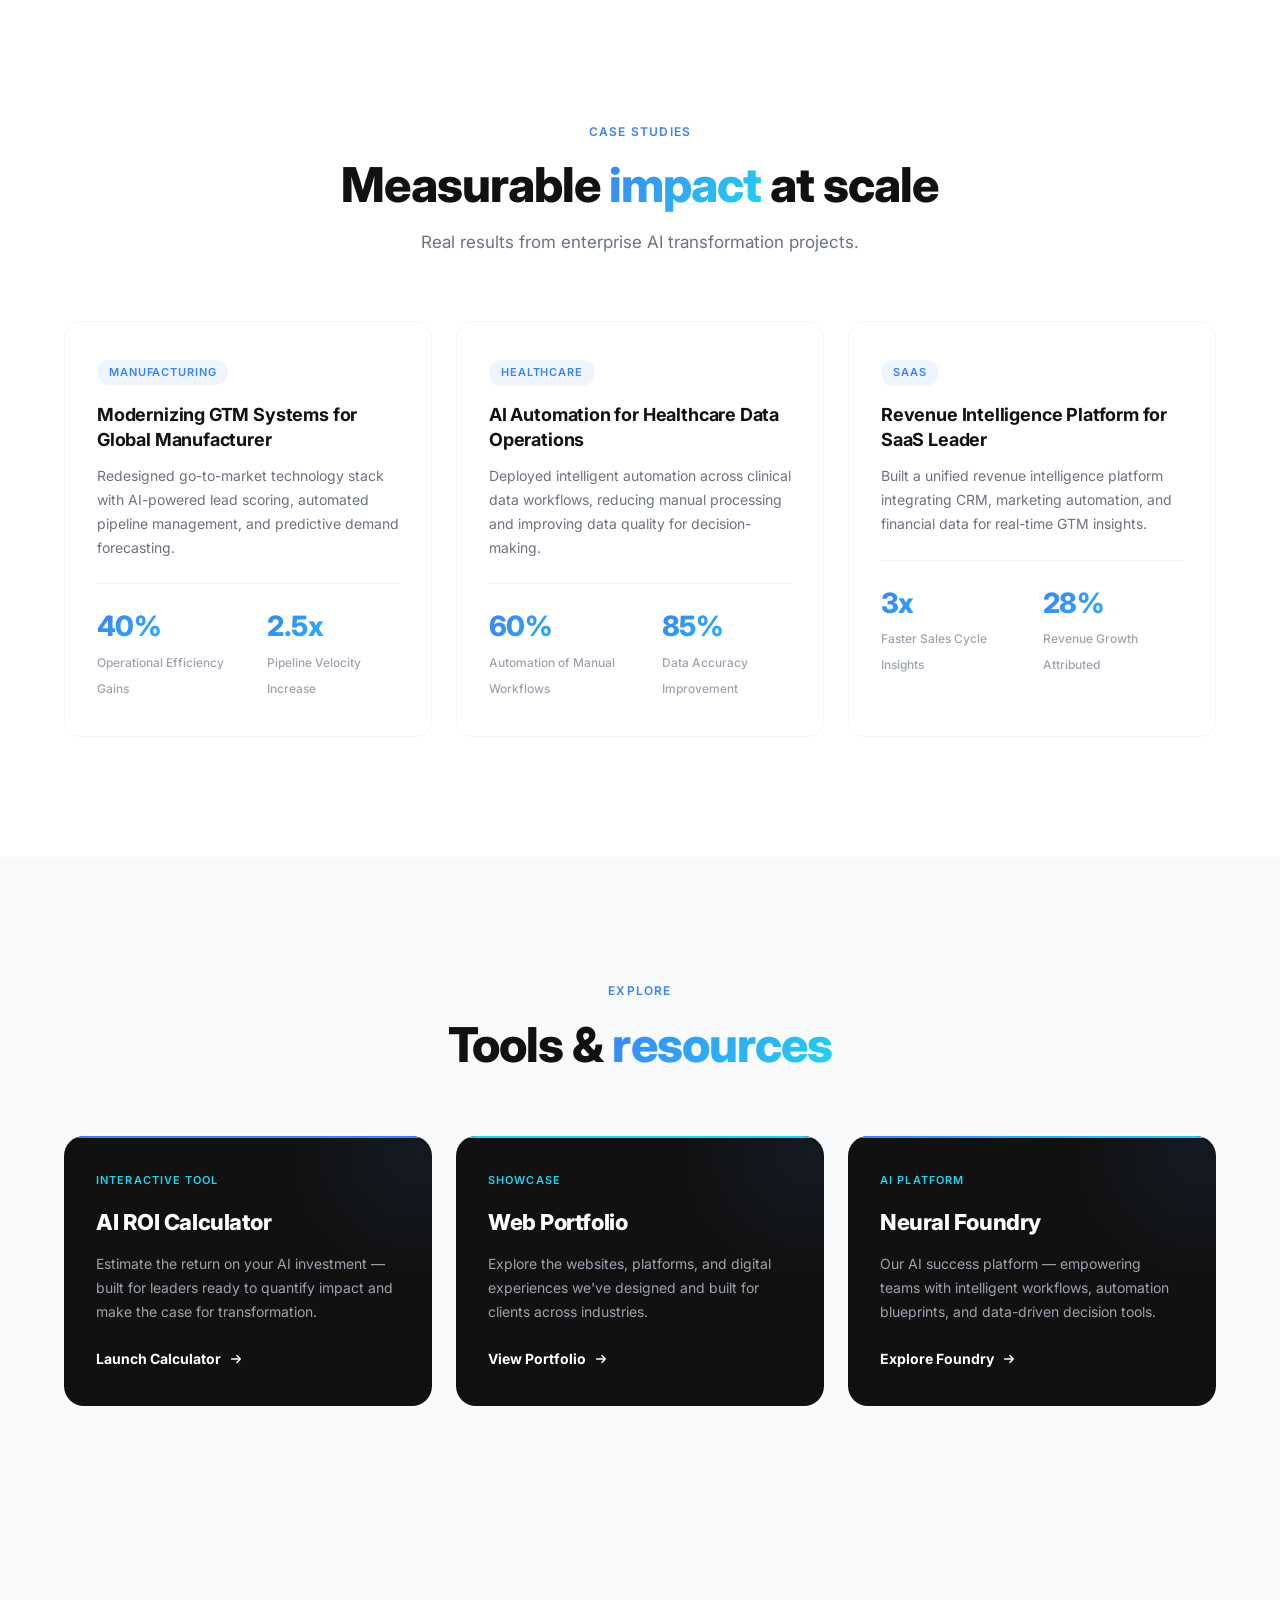
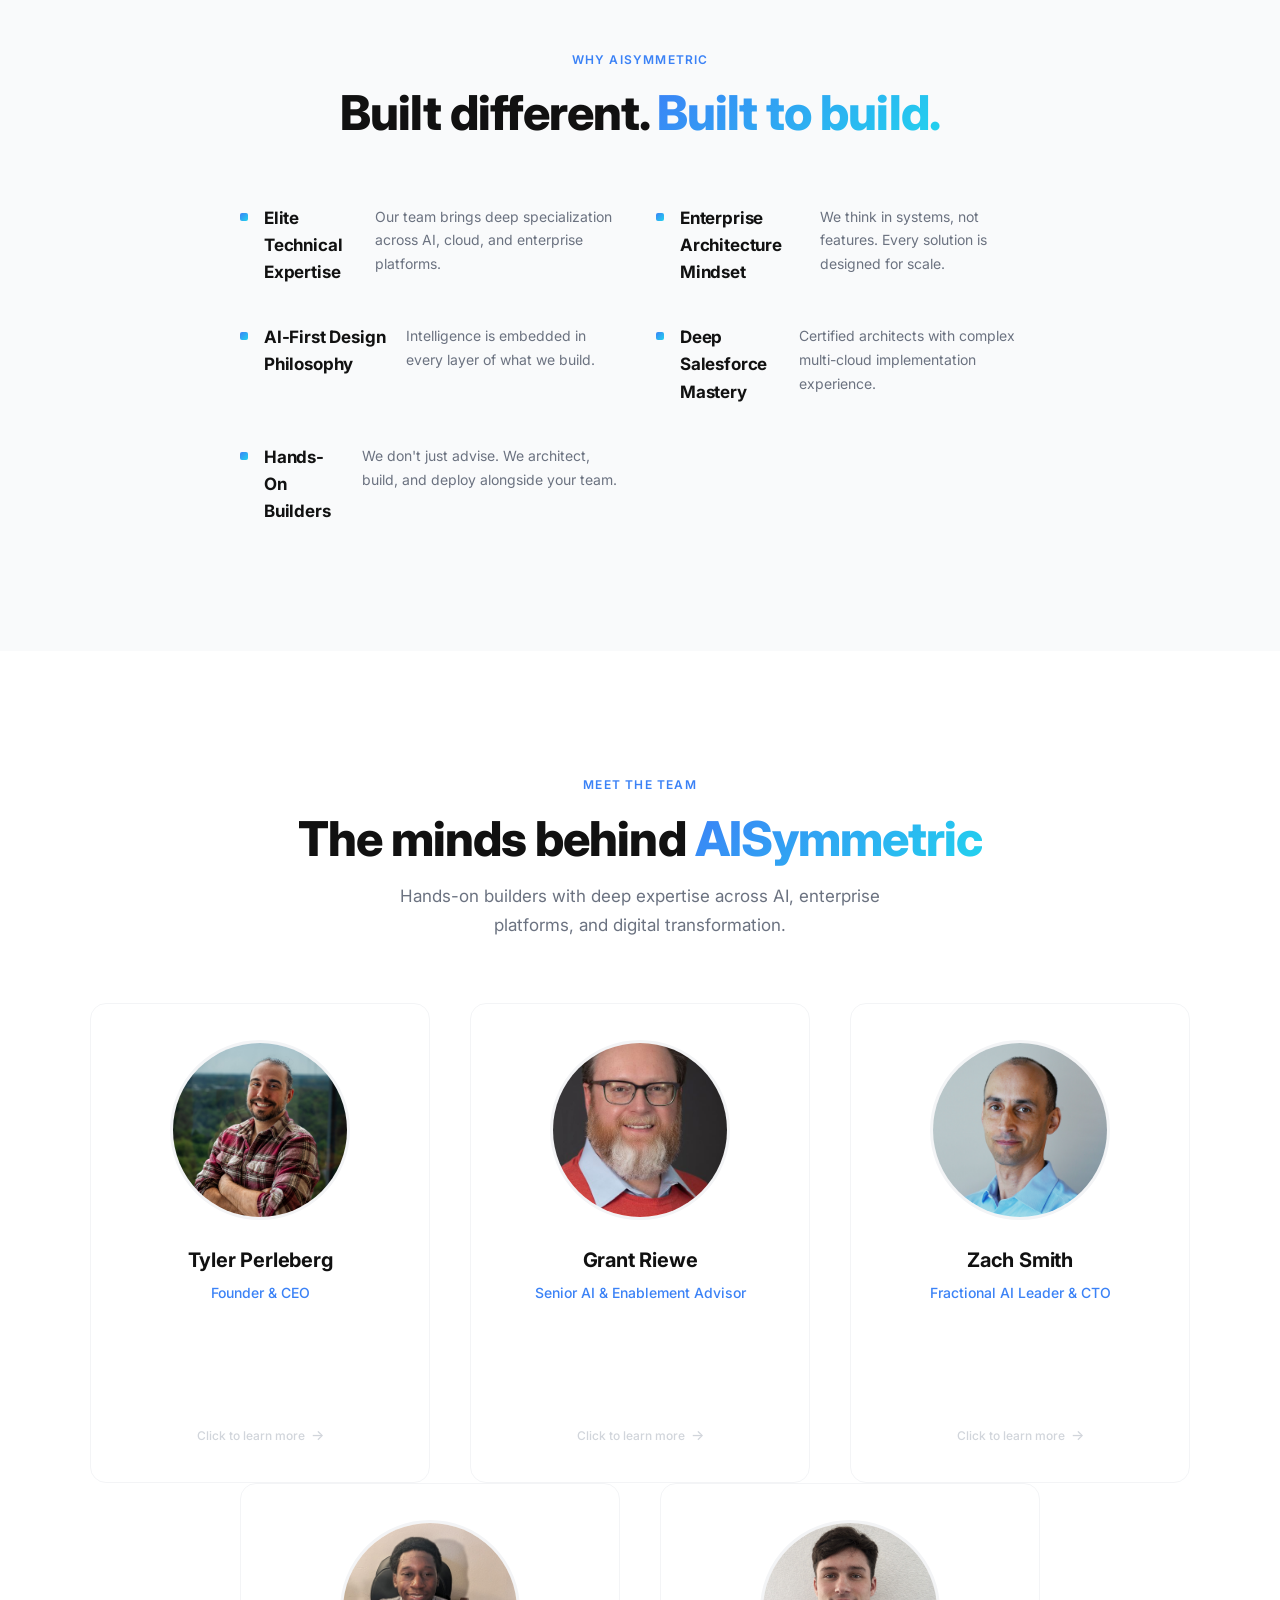
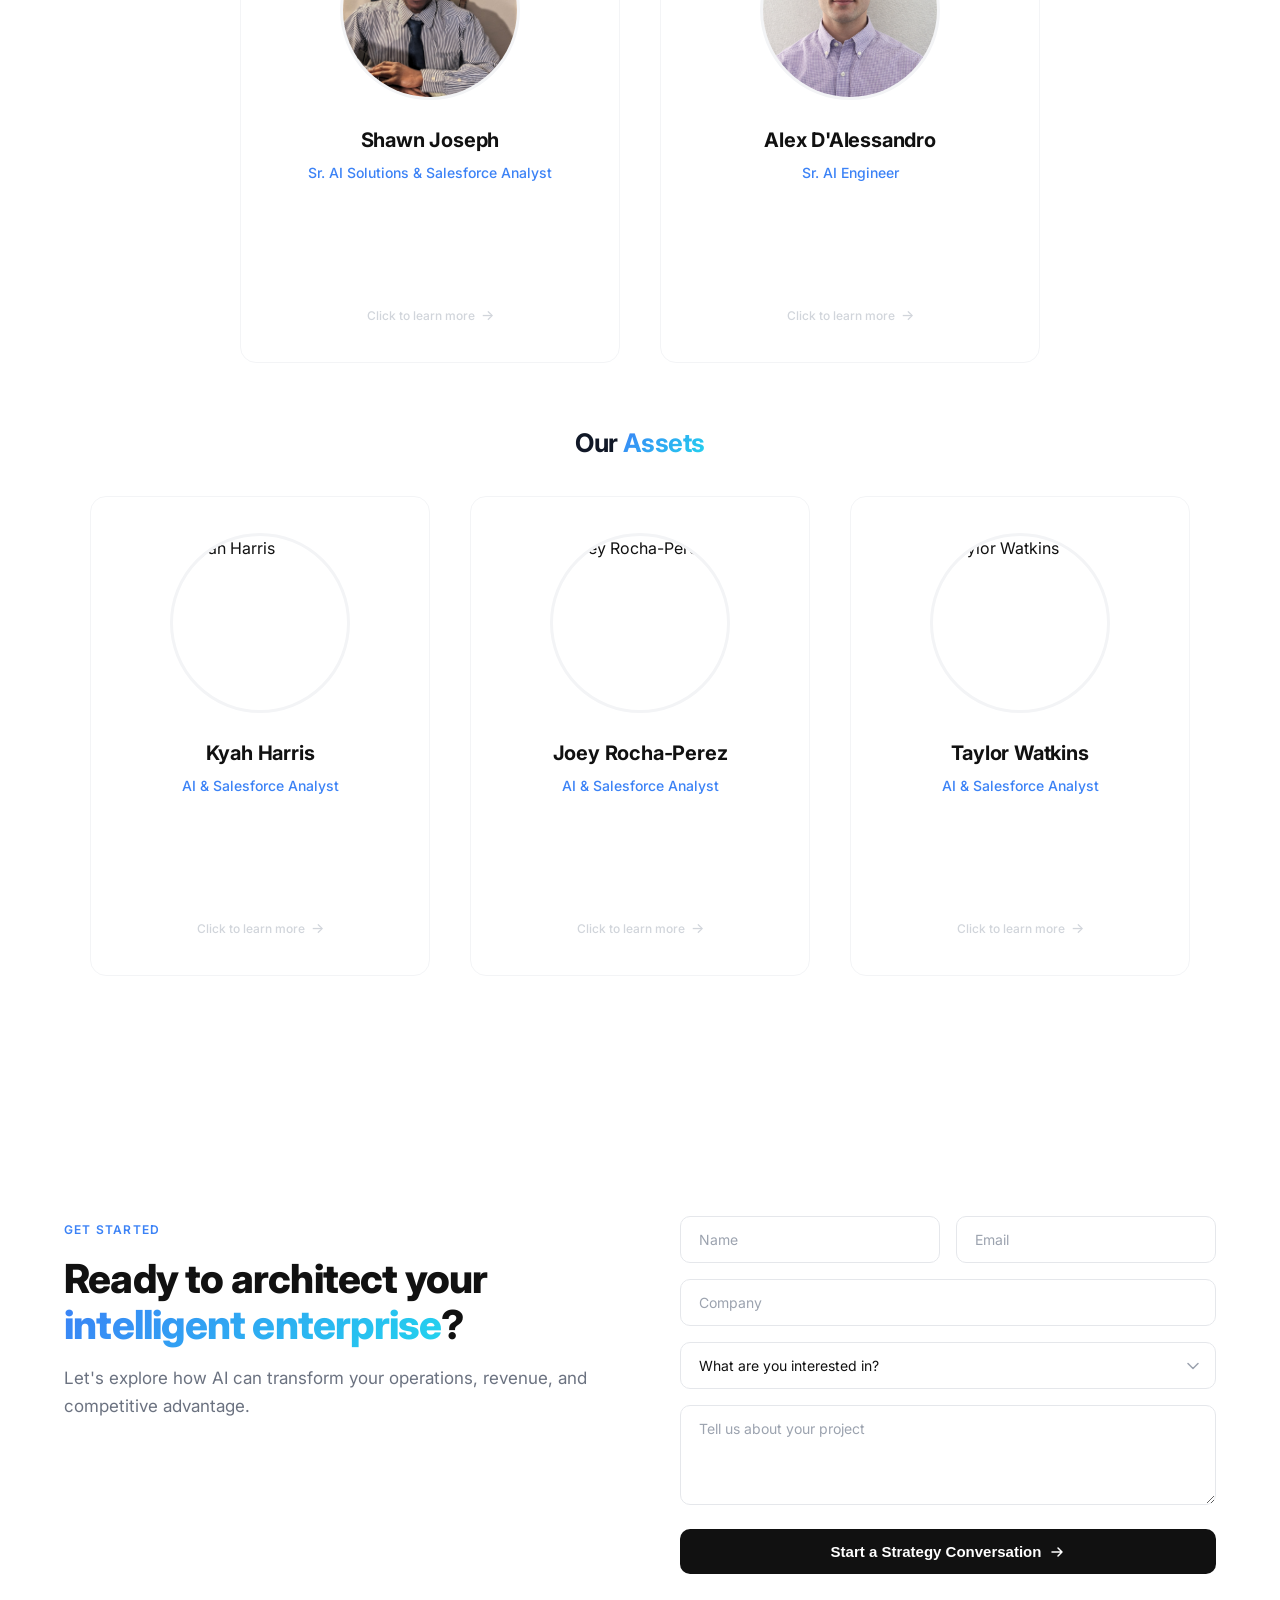
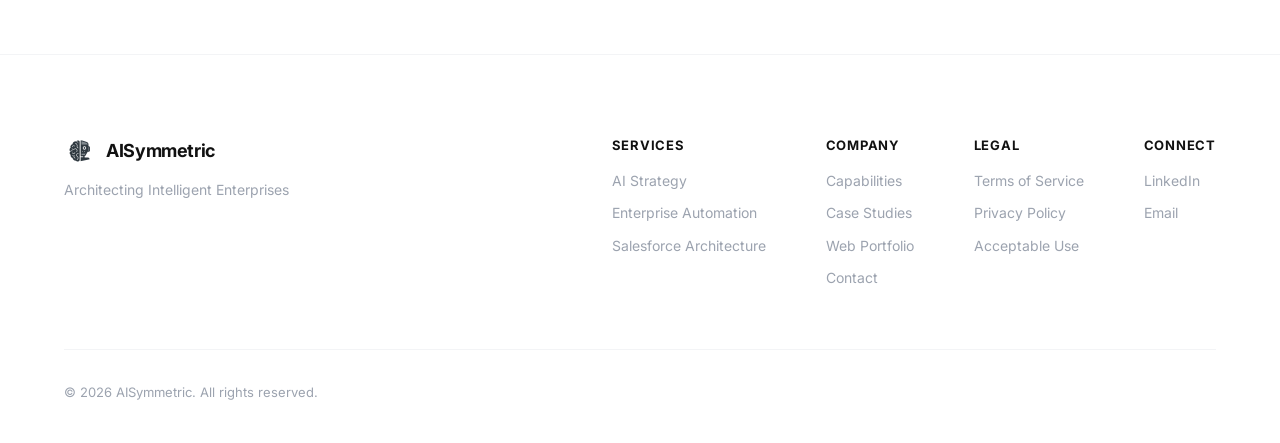
==== commit 3d345687: "Split team into 3-col row (Tyler, Grant, Zach) and 2-col row (Shawn, Alex) Co-Authored-By: Claude Op" ====
--- a/index.html
+++ b/index.html
@@ -523,7 +523,7 @@
         <h2 class="section-title">The minds behind <span class="gradient-text">AISymmetric</span></h2>
         <p class="section-subtitle">Hands-on builders with deep expertise across AI, enterprise platforms, and digital transformation.</p>
       </div>
-      <div class="team-grid">
+      <div class="team-grid team-grid-3">
         <!-- Tyler Perleberg -->
         <a href="/tyler" class="team-card" data-aos>
           <div class="team-card-inner">
@@ -587,6 +587,8 @@
             </div>
           </div>
         </a>
+      </div>
+      <div class="team-grid">
         <!-- Shawn Joseph -->
         <a href="/shawn" class="team-card" data-aos>
           <div class="team-card-inner">
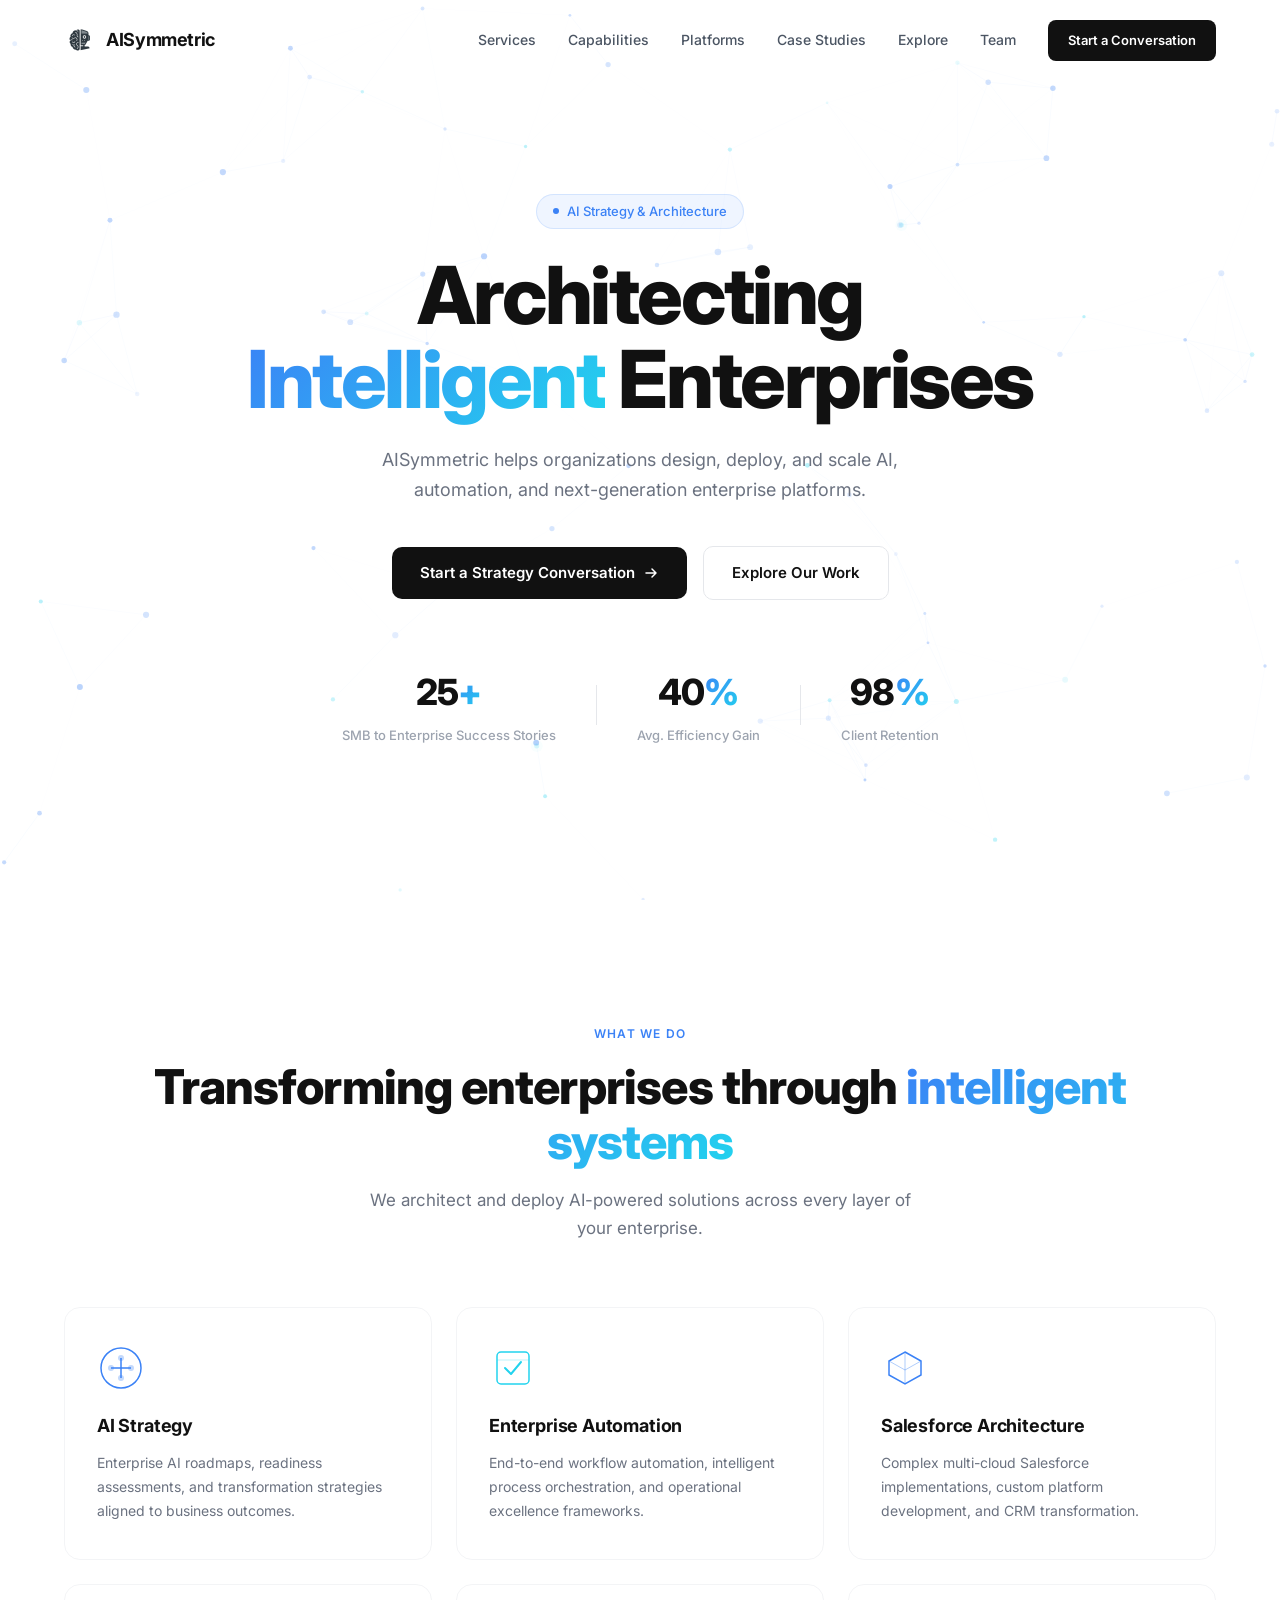
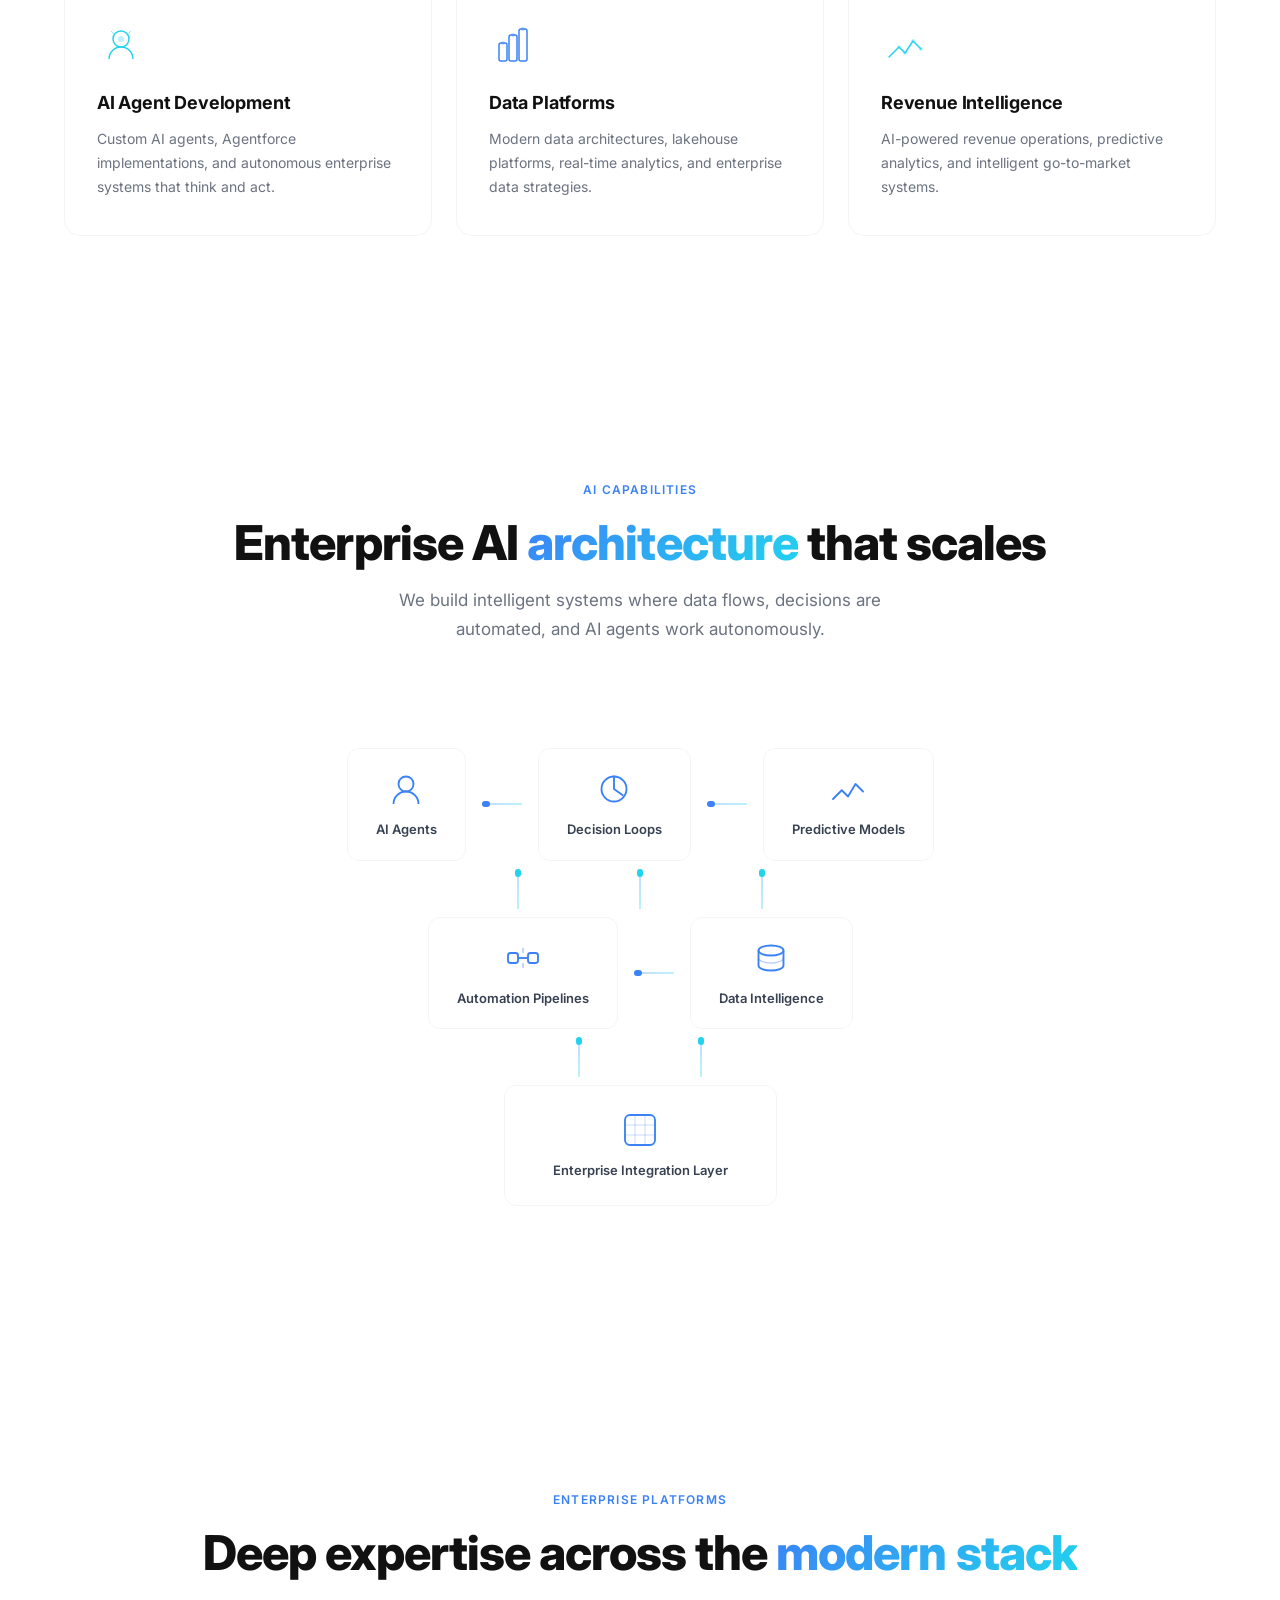
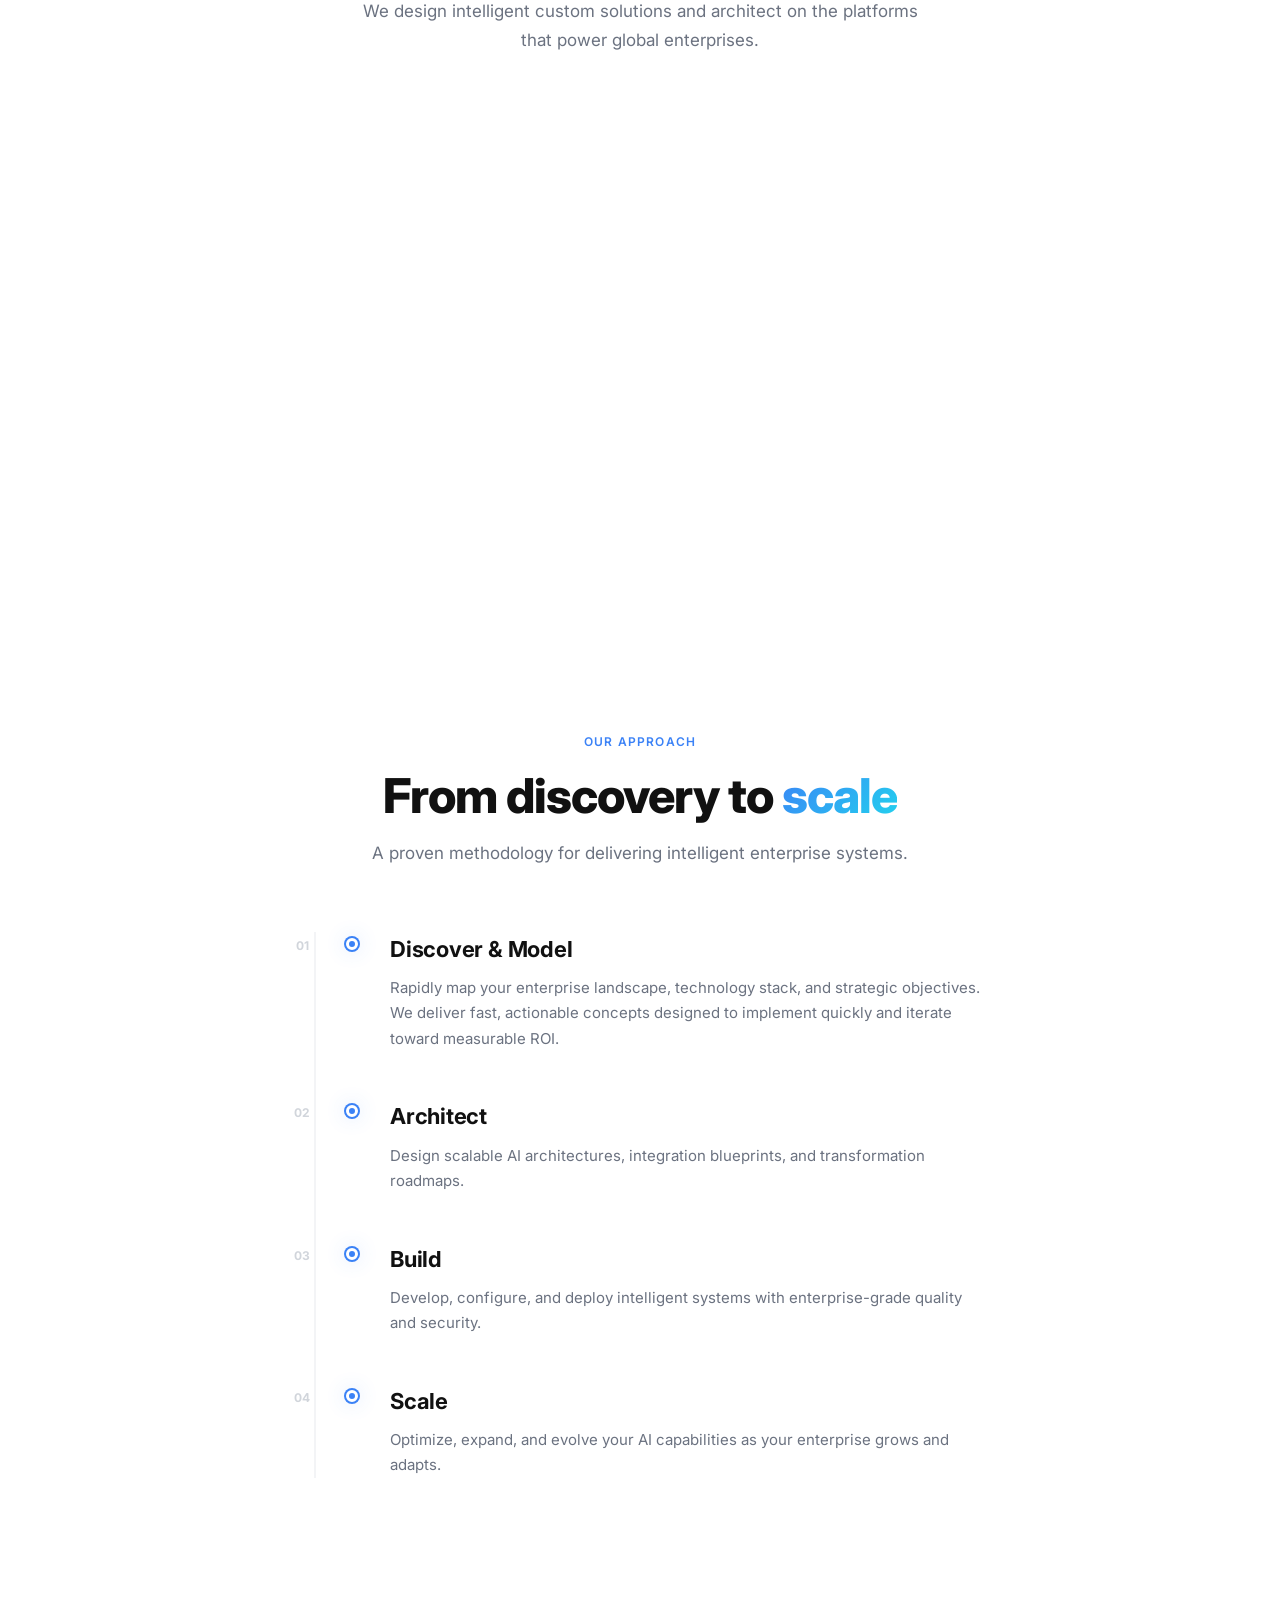
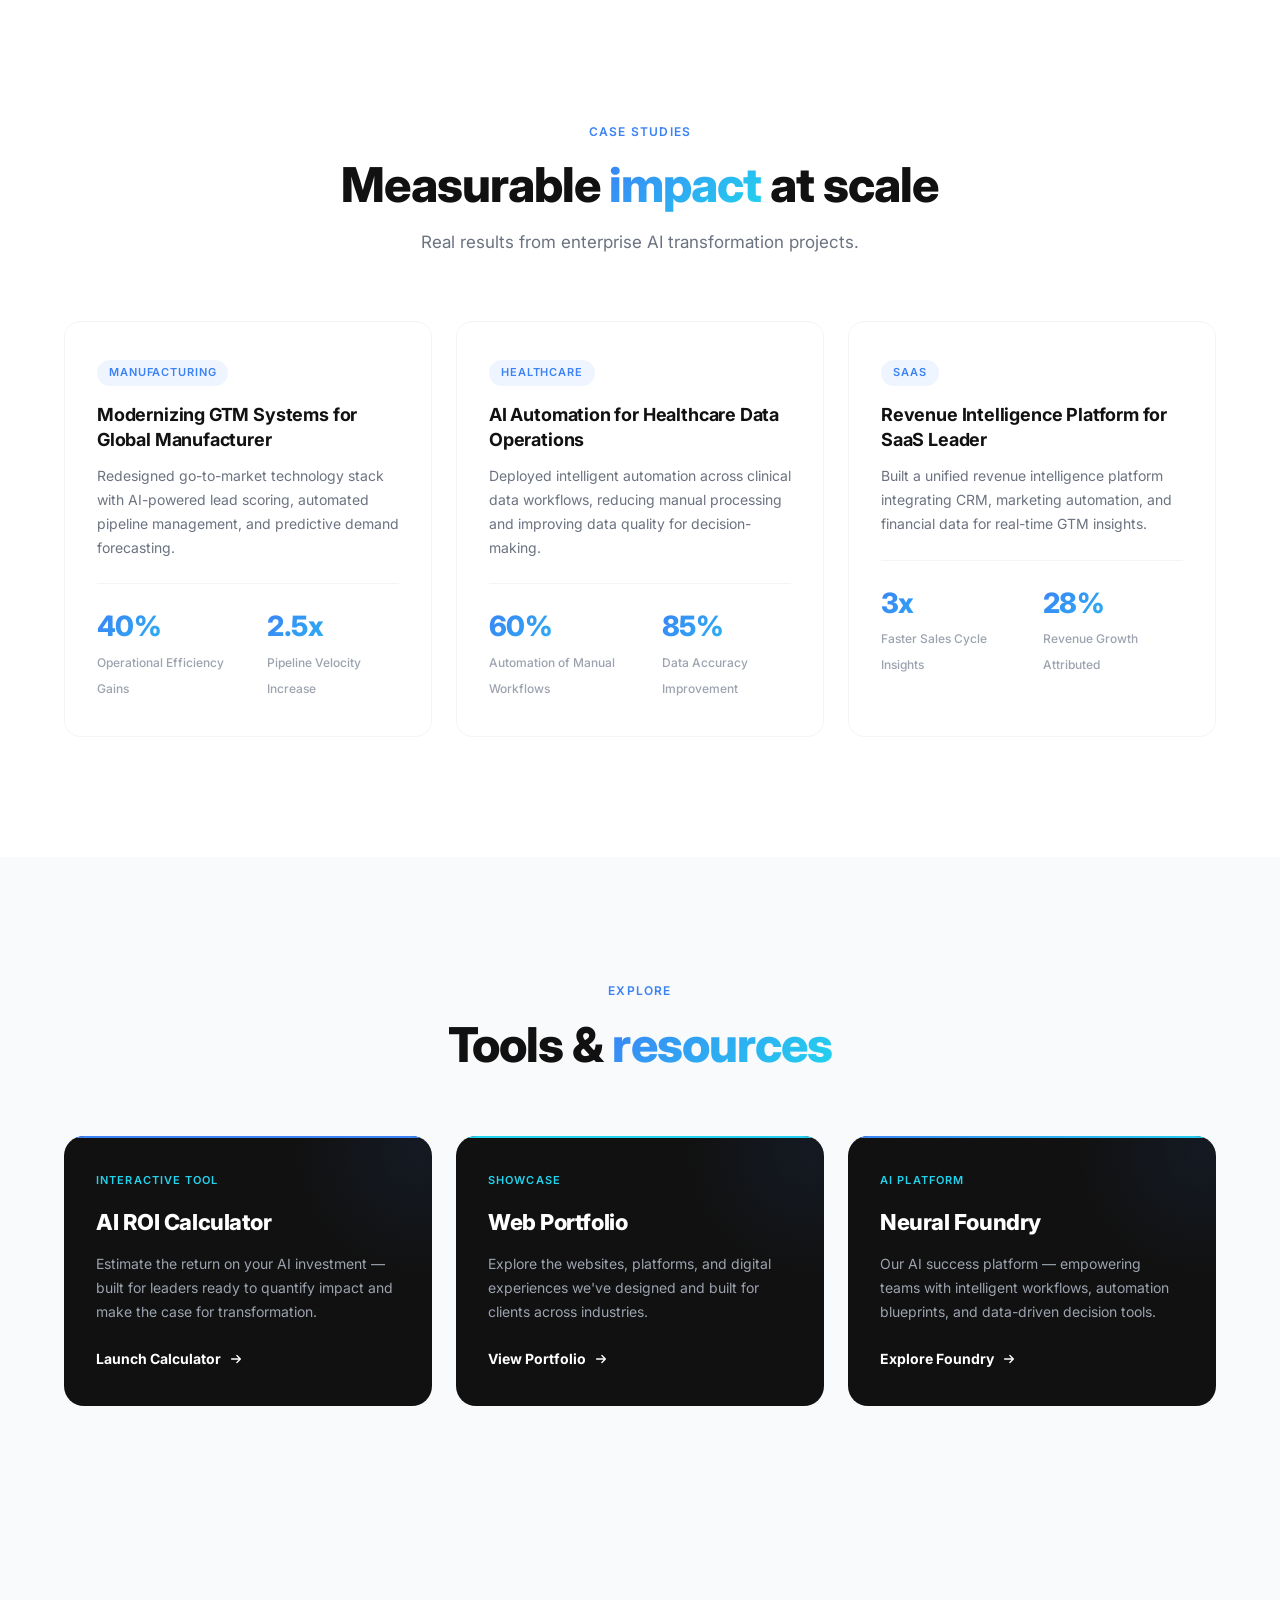
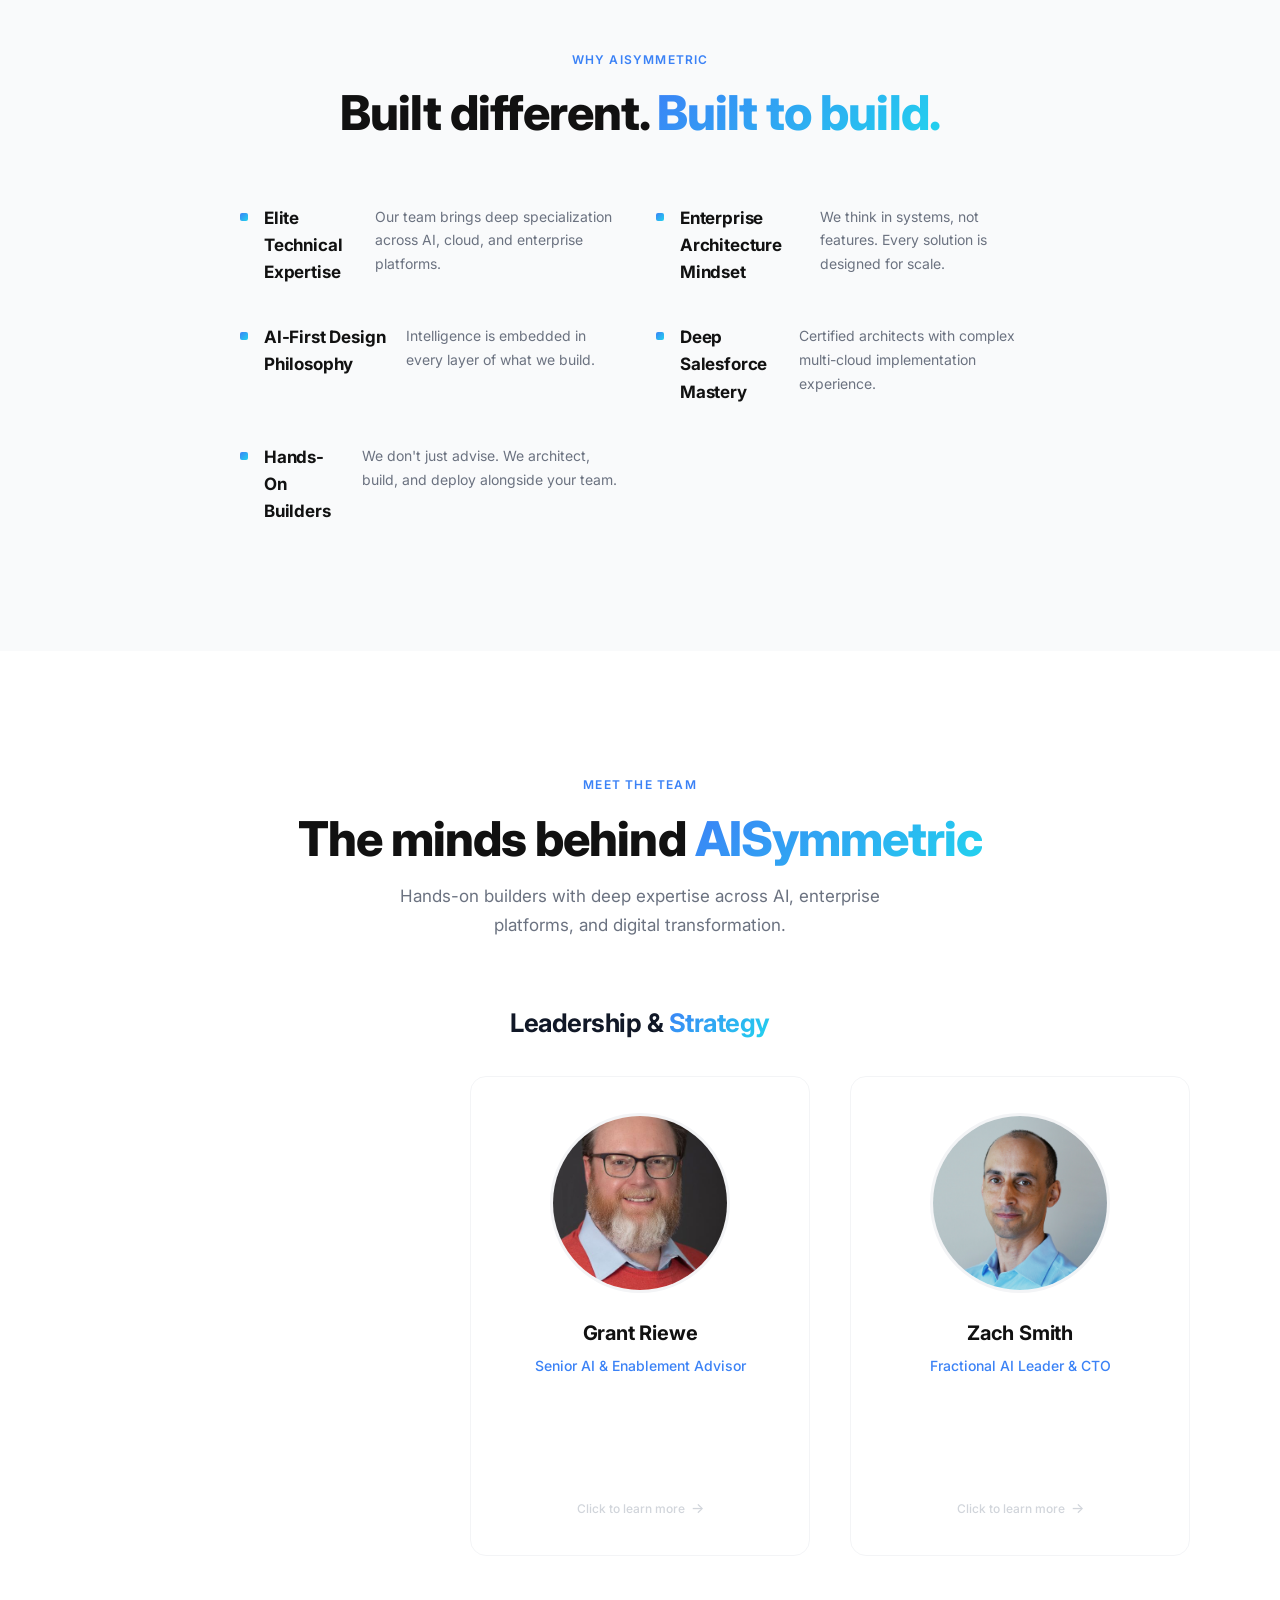
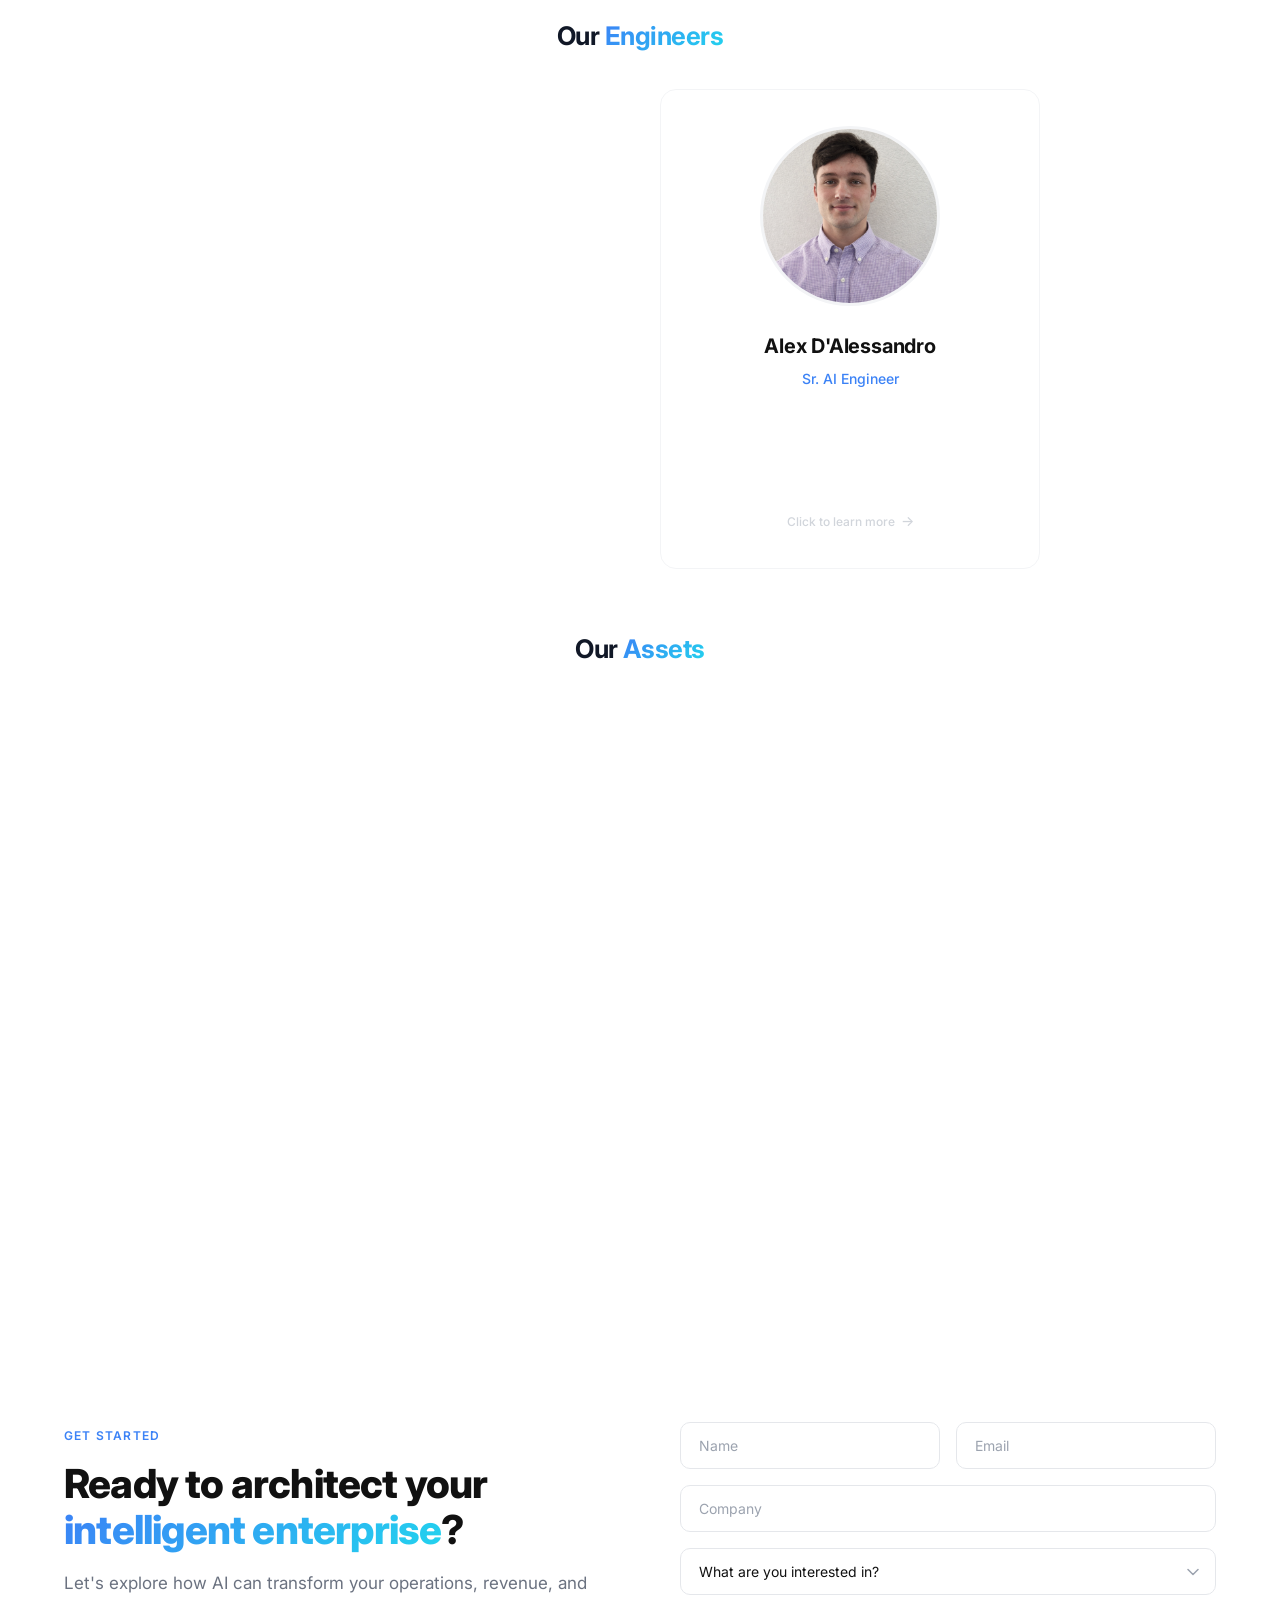
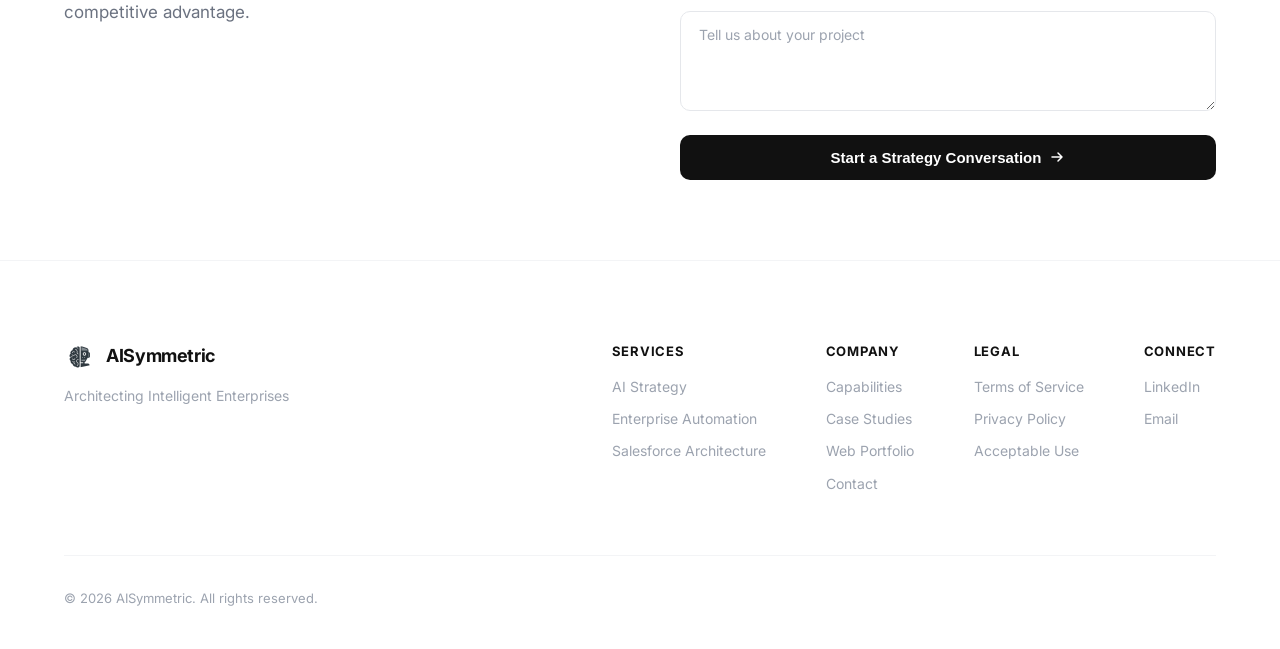
==== commit 2296c700: "Add subsection labels to team grid: Leadership & Strategy, Our Engineers Co-Authored-By: Claude Opus" ====
--- a/index.html
+++ b/index.html
@@ -523,6 +523,9 @@
         <h2 class="section-title">The minds behind <span class="gradient-text">AISymmetric</span></h2>
         <p class="section-subtitle">Hands-on builders with deep expertise across AI, enterprise platforms, and digital transformation.</p>
       </div>
+      <div class="team-subsection">
+        <h3 class="team-subsection-title">Leadership & <span class="gradient-text">Strategy</span></h3>
+      </div>
       <div class="team-grid team-grid-3">
         <!-- Tyler Perleberg -->
         <a href="/tyler" class="team-card" data-aos>
@@ -587,6 +590,9 @@
             </div>
           </div>
         </a>
+      </div>
+      <div class="team-subsection">
+        <h3 class="team-subsection-title">Our <span class="gradient-text">Engineers</span></h3>
       </div>
       <div class="team-grid">
         <!-- Shawn Joseph -->
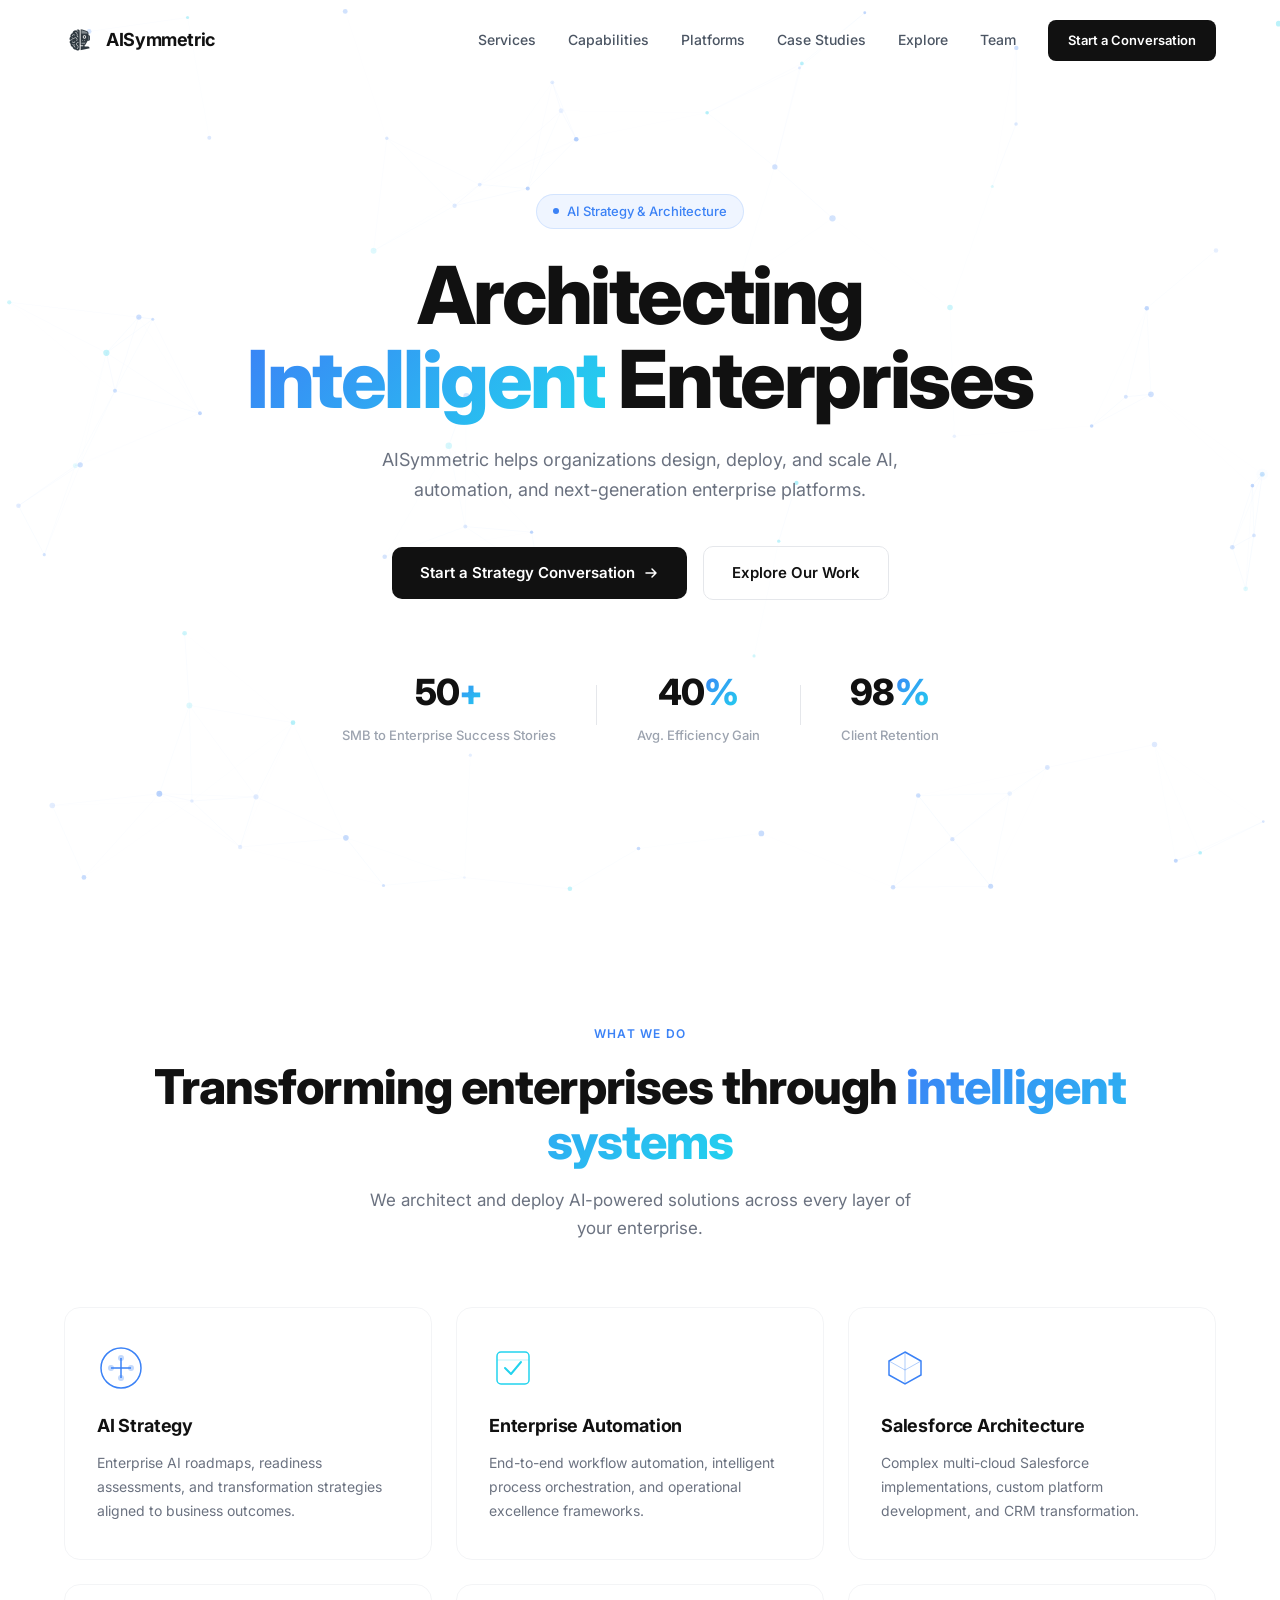
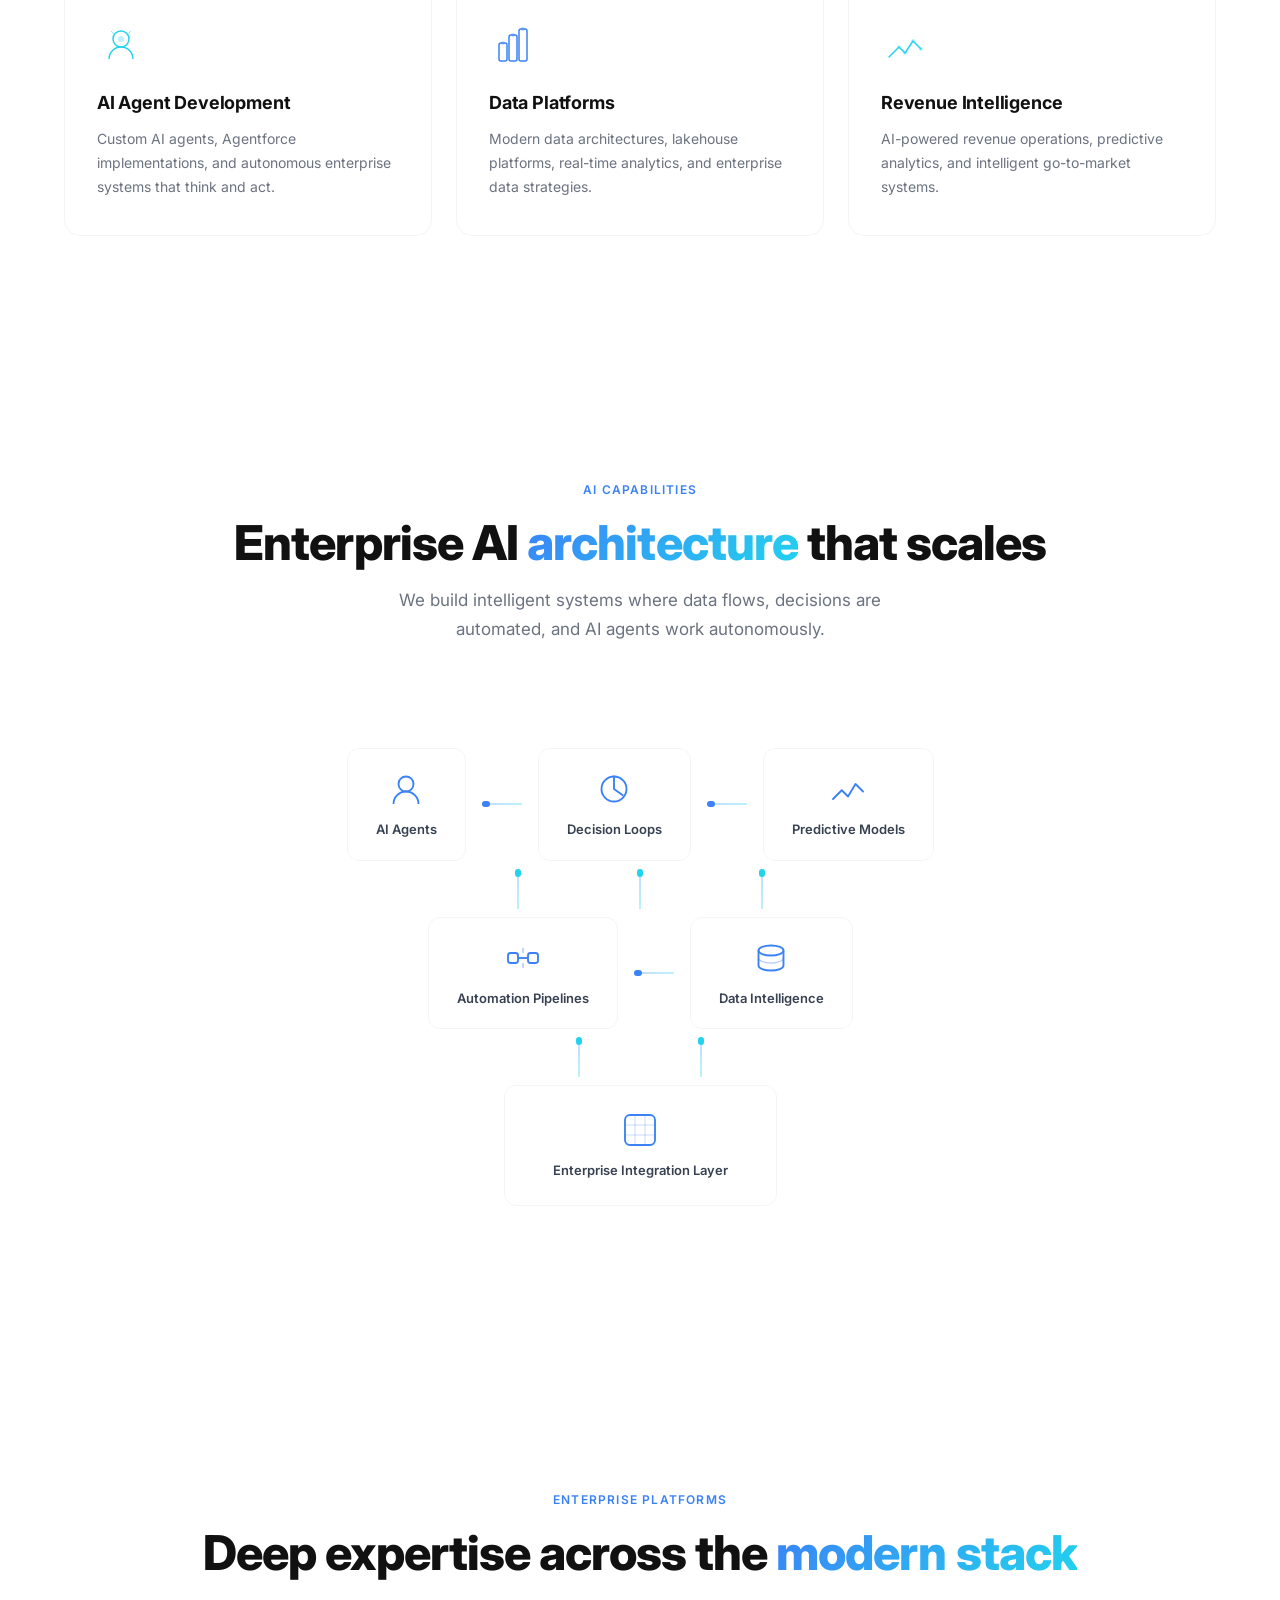
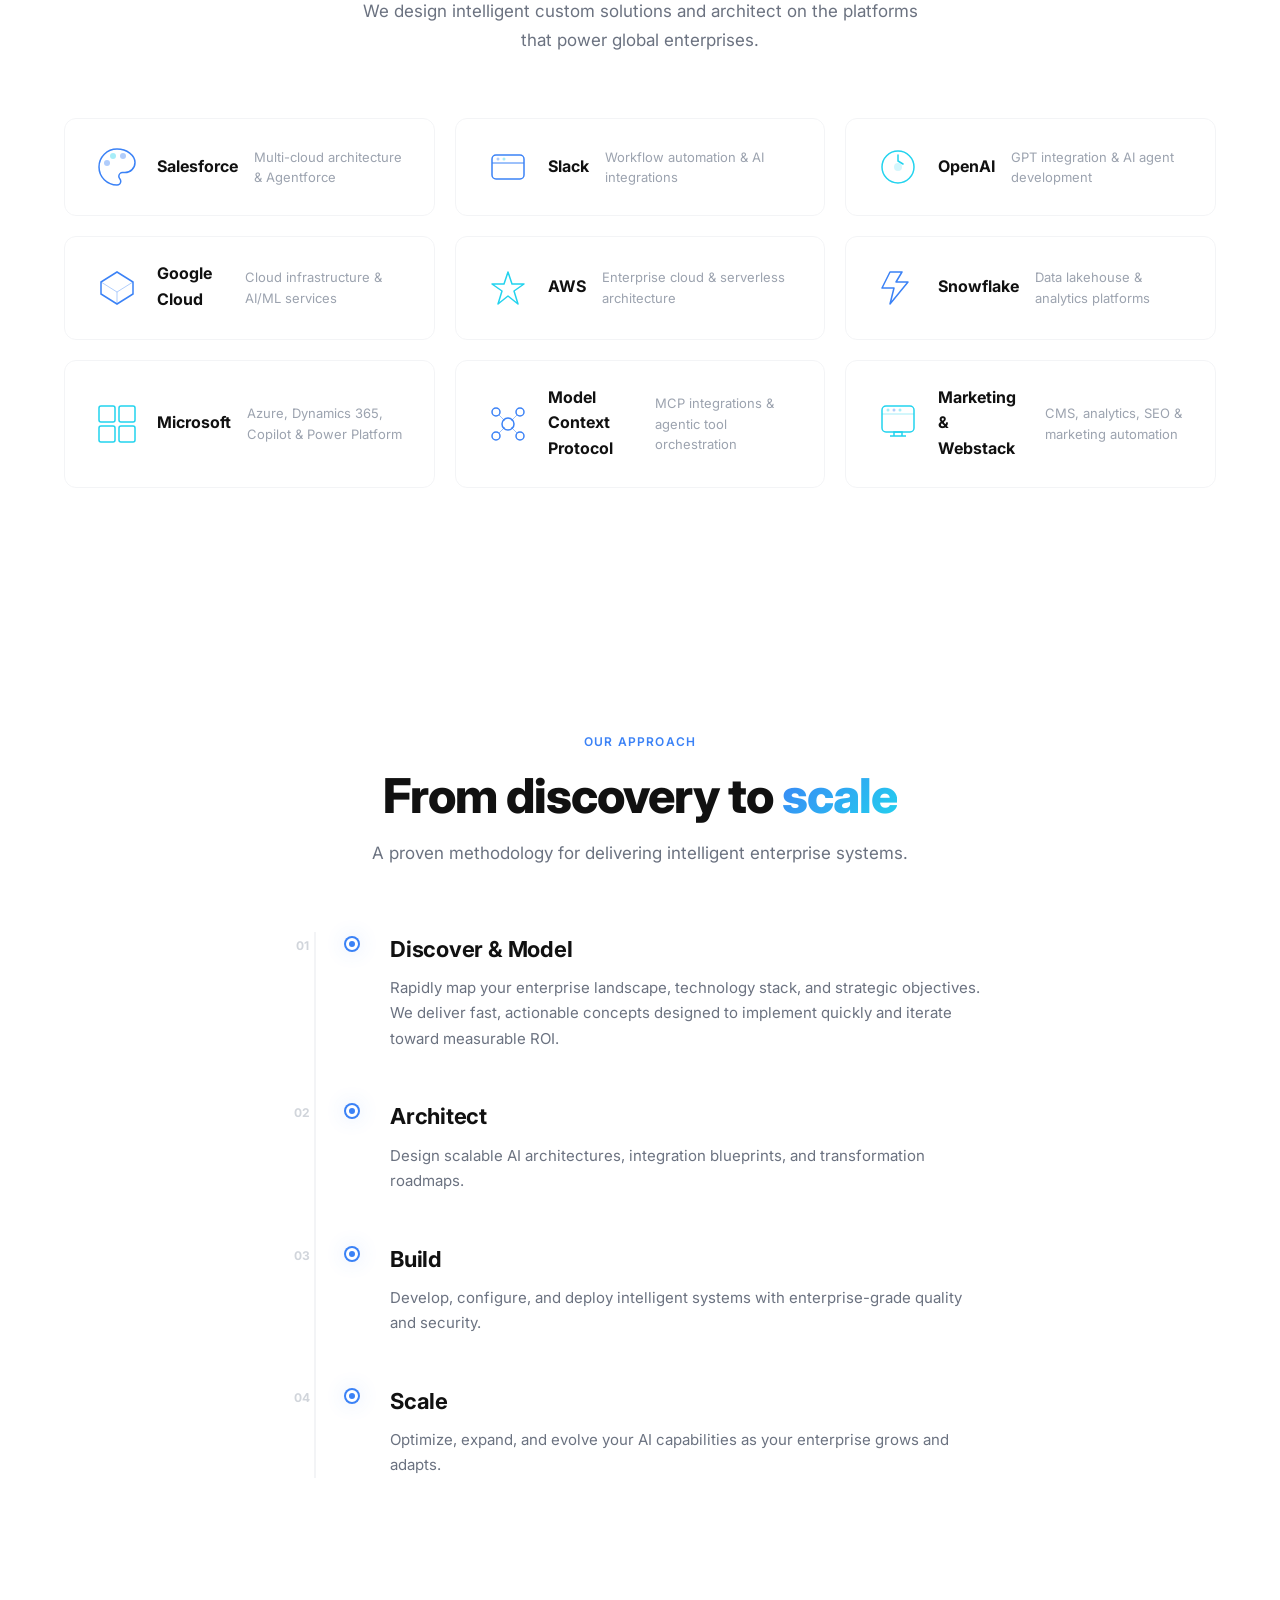
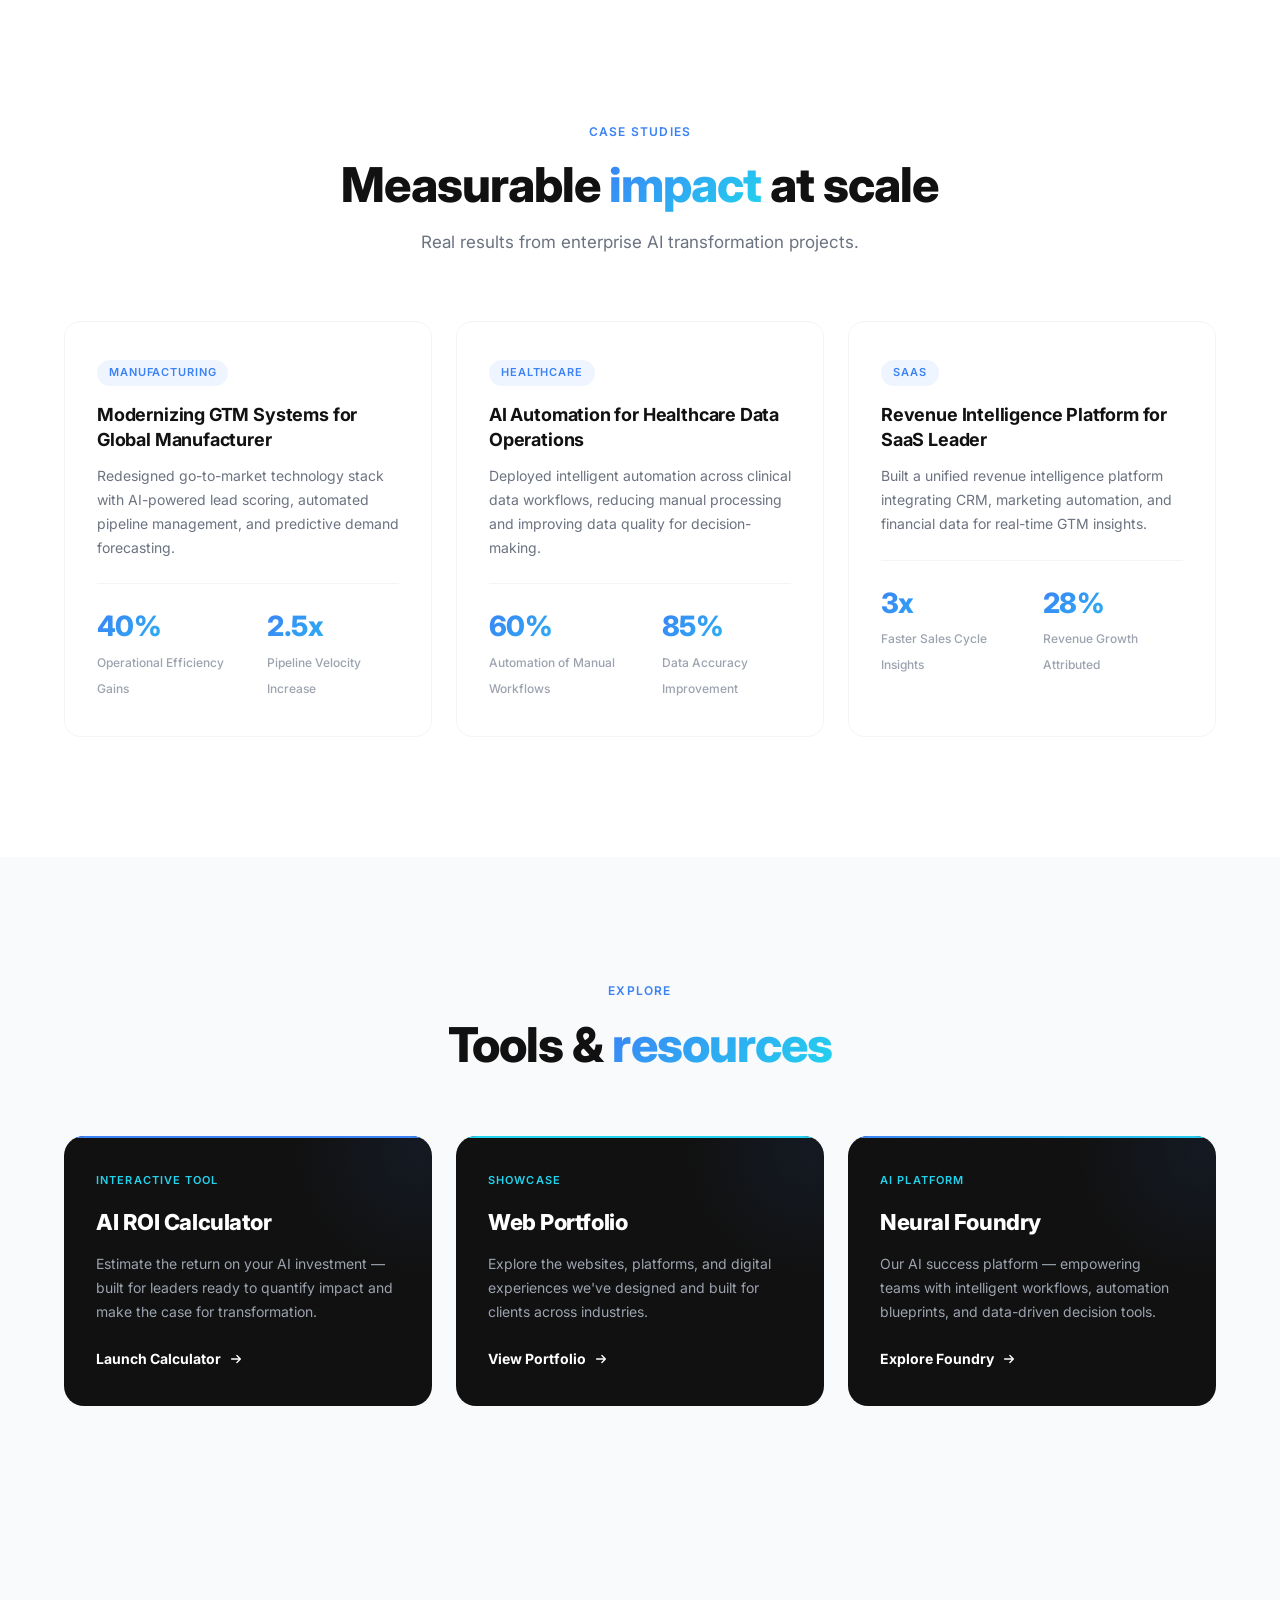
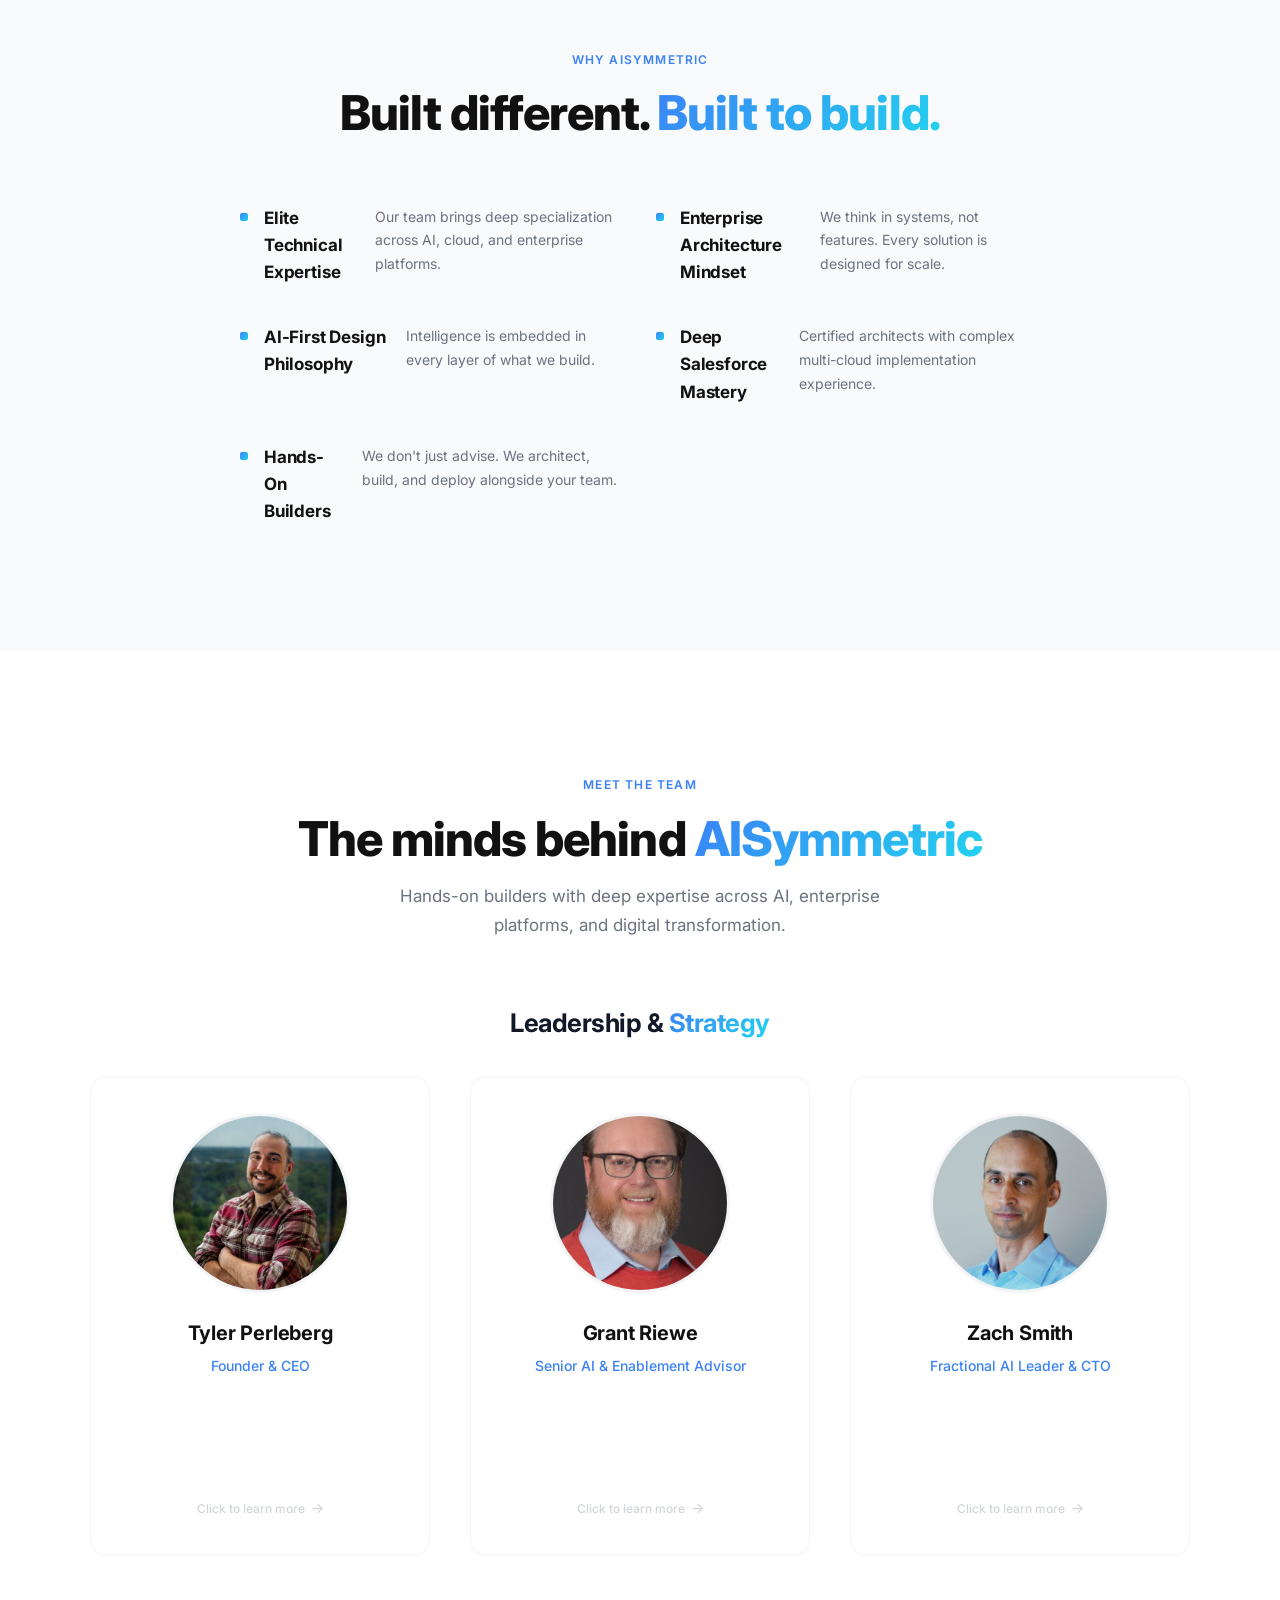
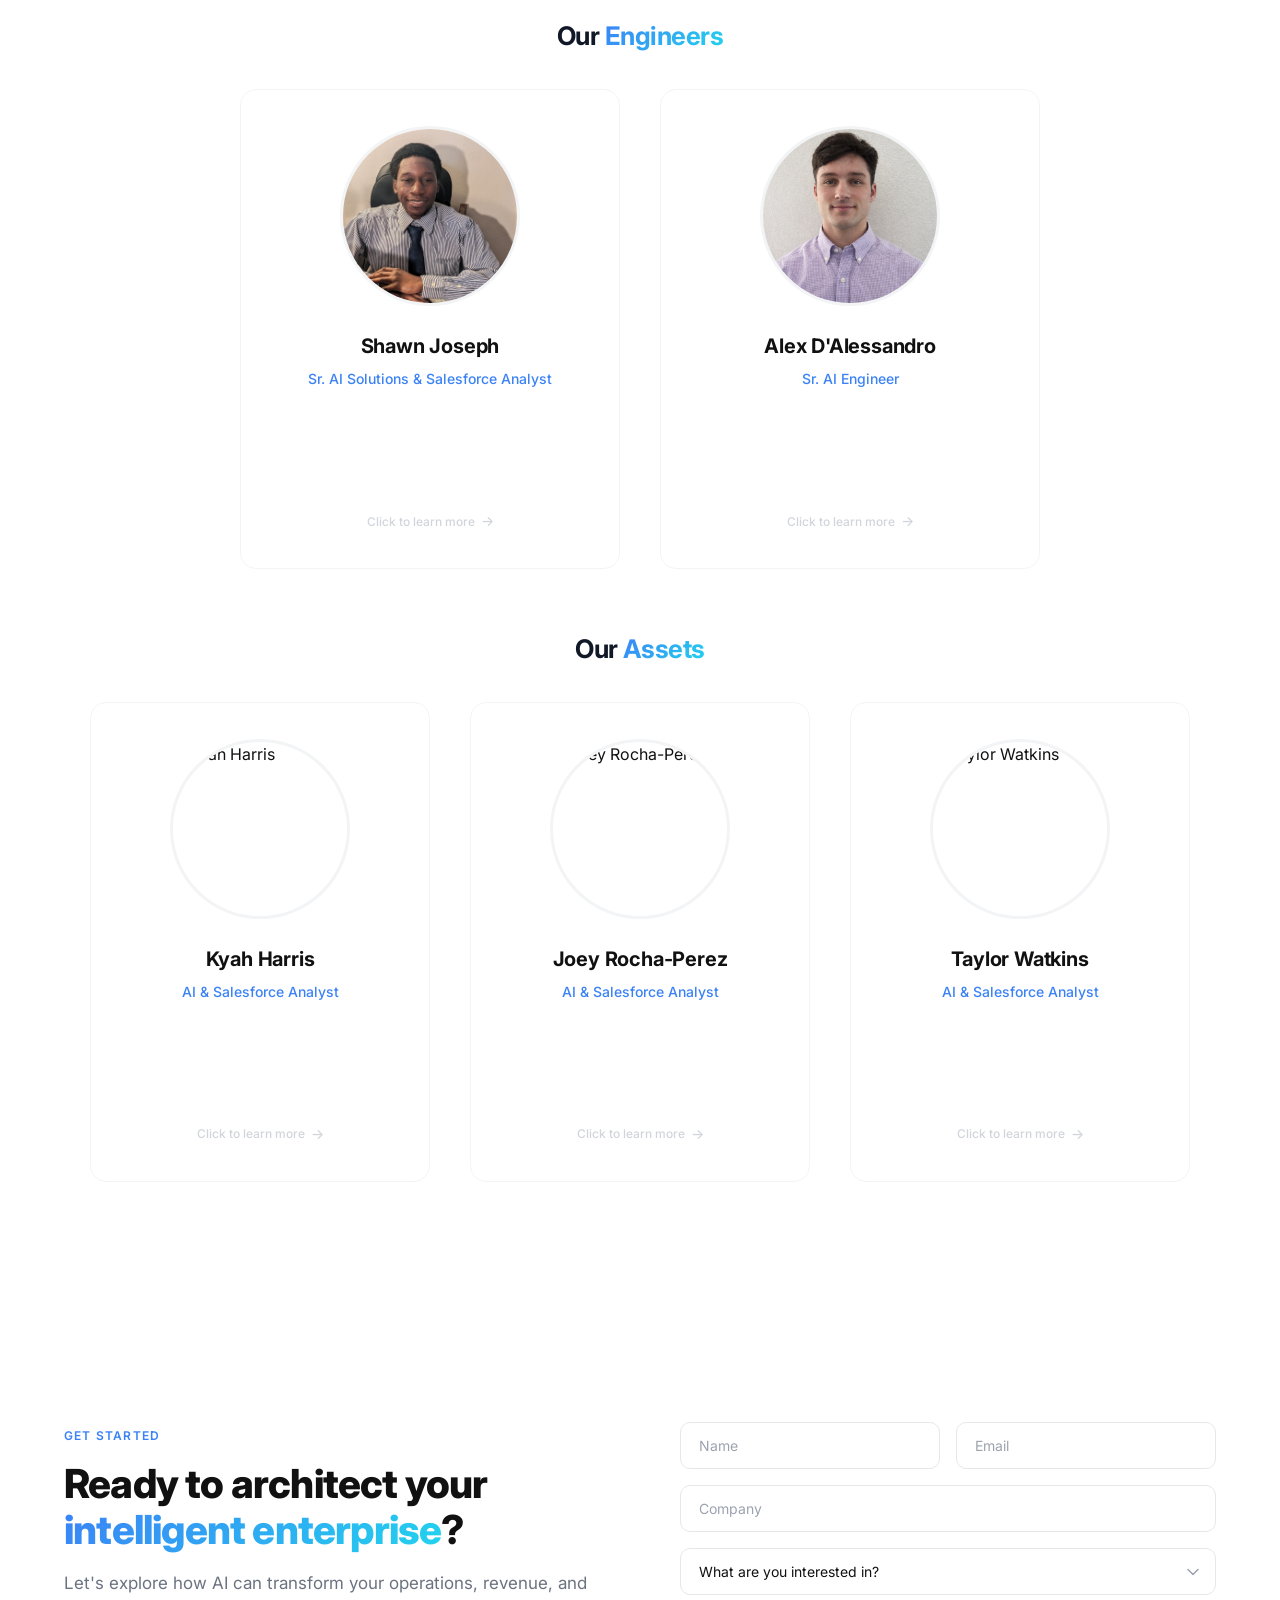
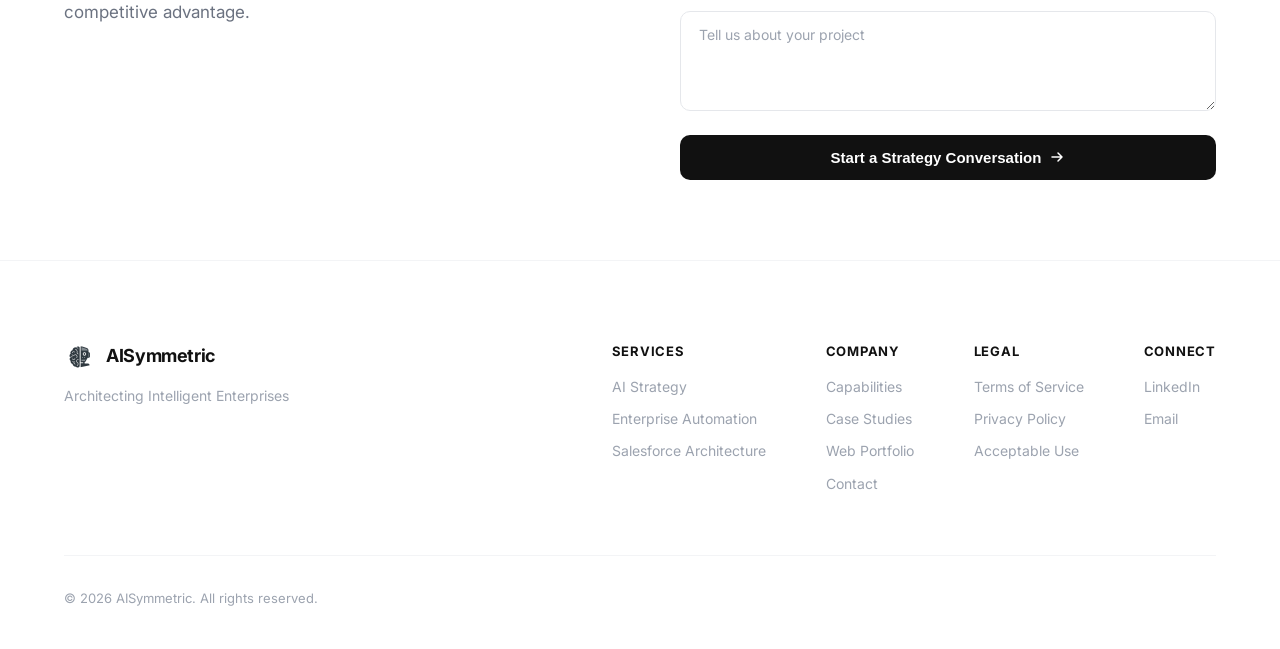
==== commit 801e0ca2: "Update success stories metric from 25+ to 50+ Co-Authored-By: Claude Opus 4.6 (1M context) <noreply@" ====
--- a/index.html
+++ b/index.html
@@ -119,7 +119,7 @@
       </div>
       <div class="hero-metrics">
         <div class="metric">
-          <span class="metric-value" data-count="25">0</span><span class="metric-suffix">+</span>
+          <span class="metric-value" data-count="50">0</span><span class="metric-suffix">+</span>
           <span class="metric-label">SMB to Enterprise Success Stories</span>
         </div>
         <div class="metric-divider"></div>
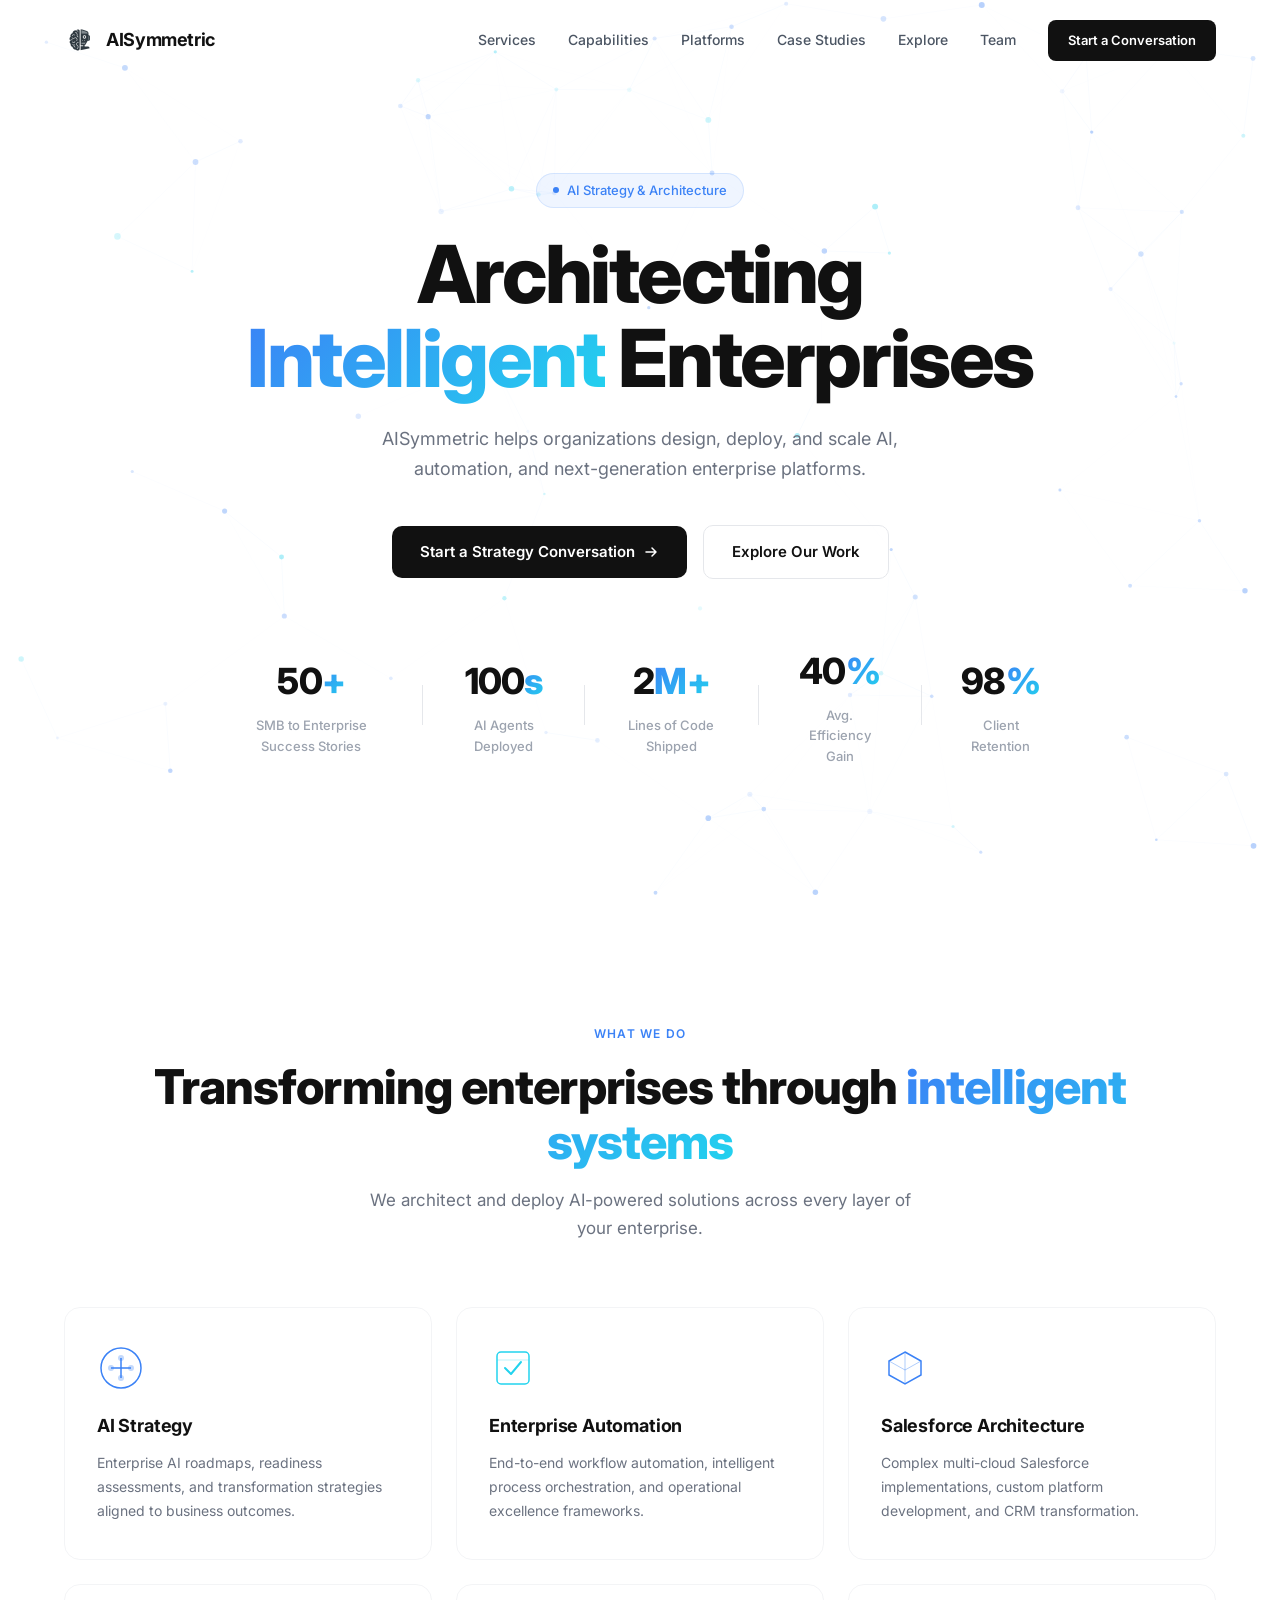
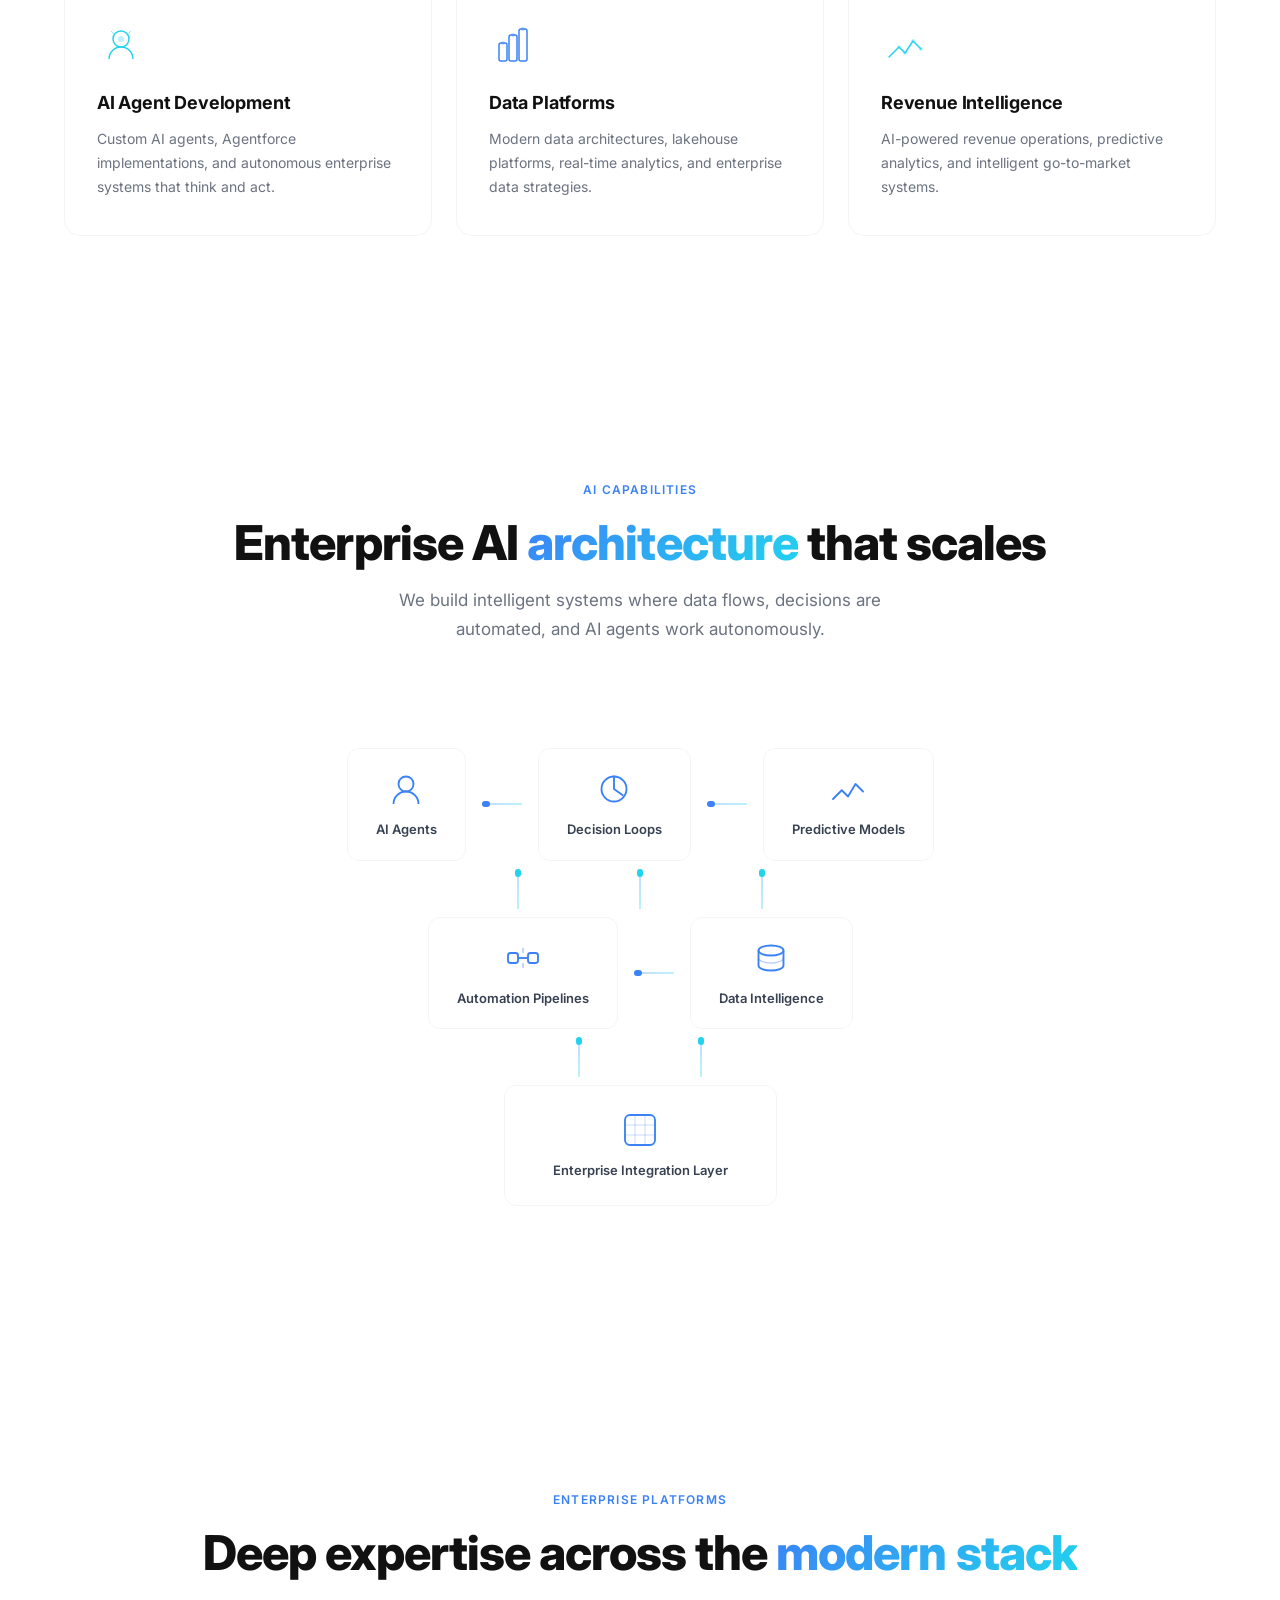
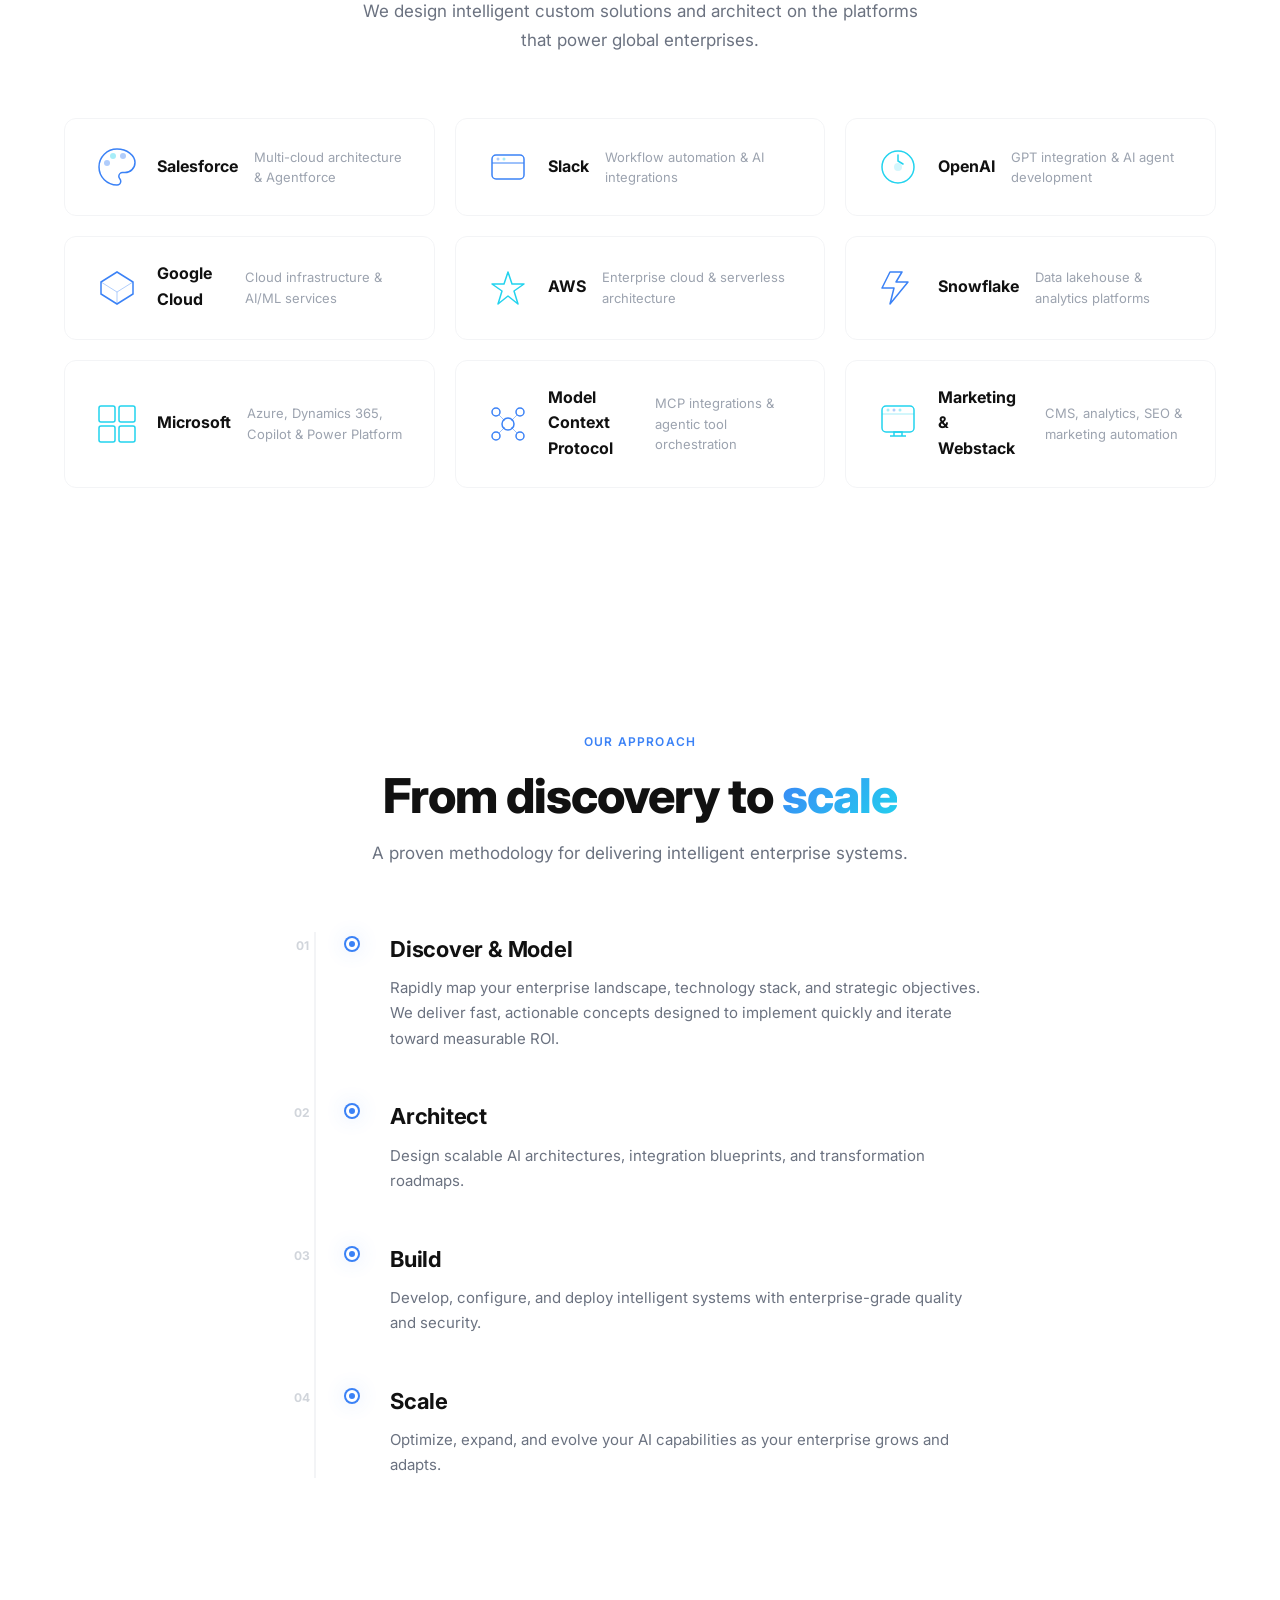
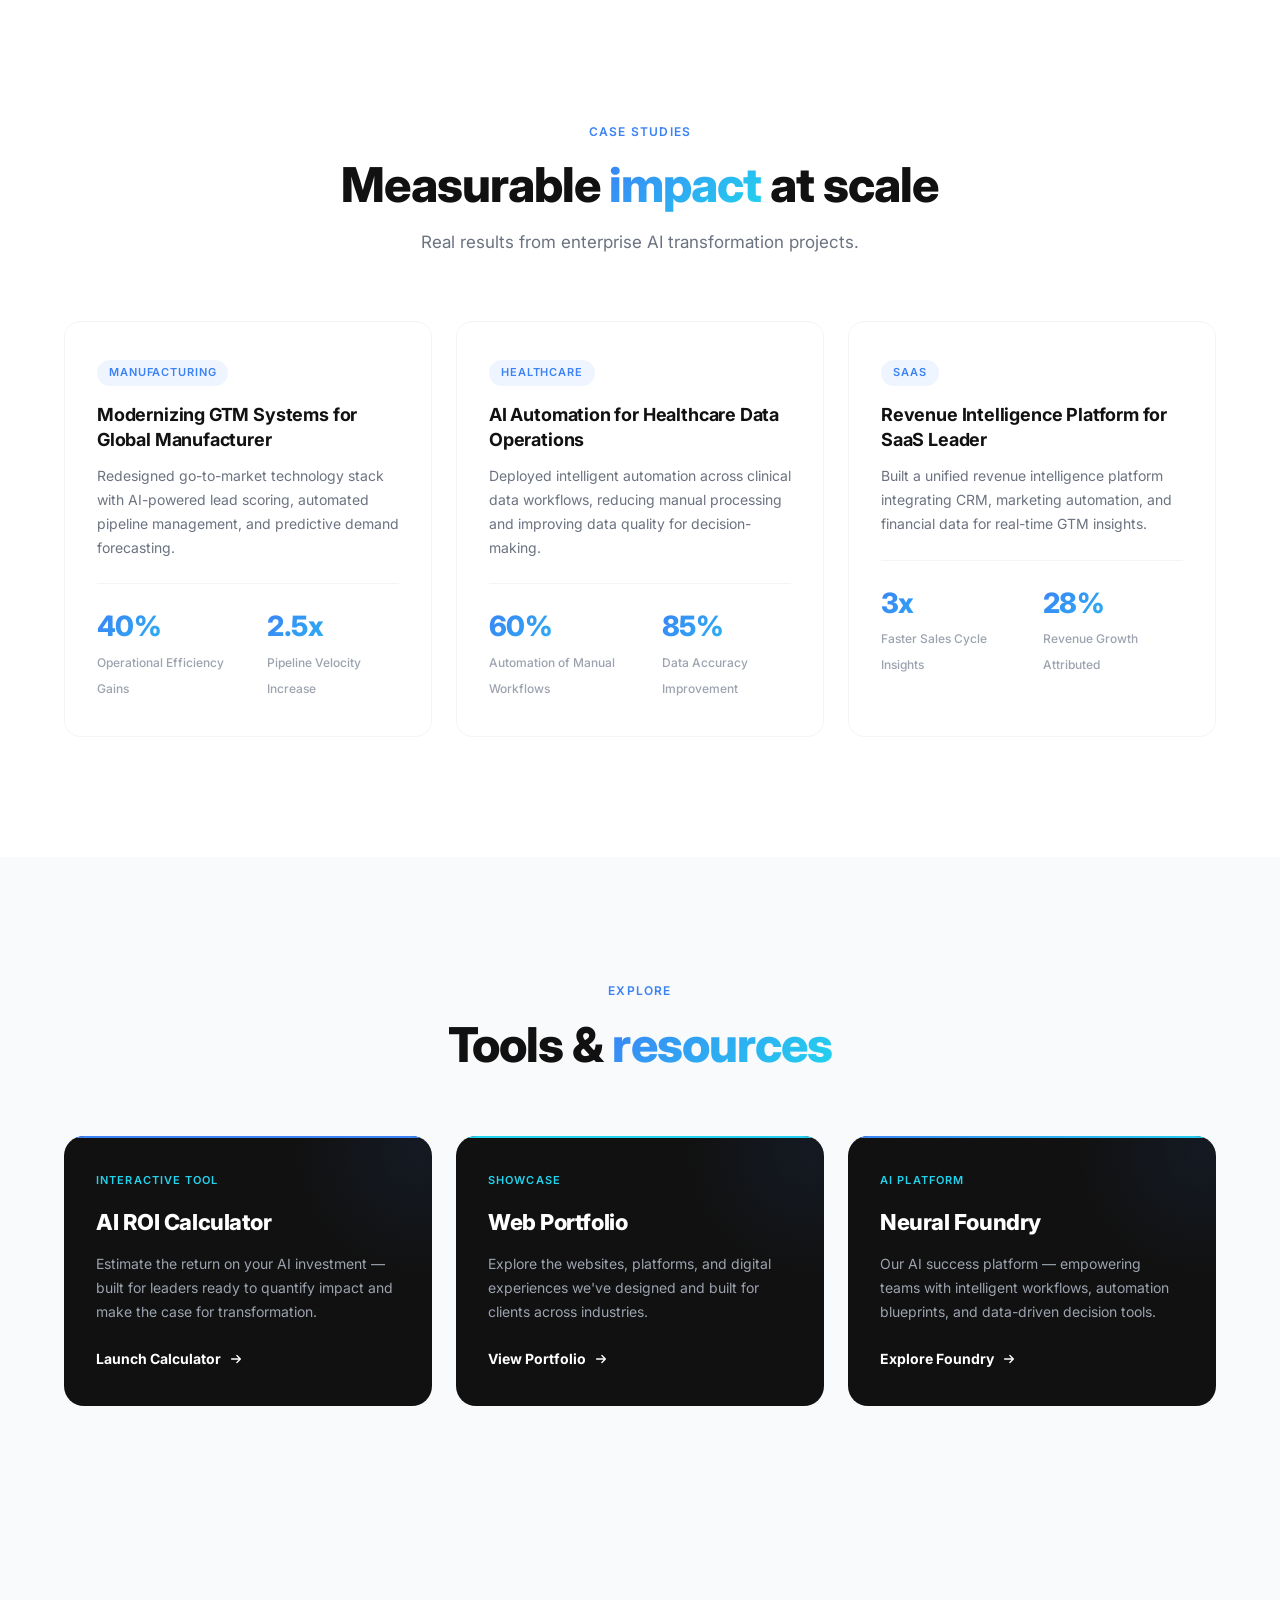
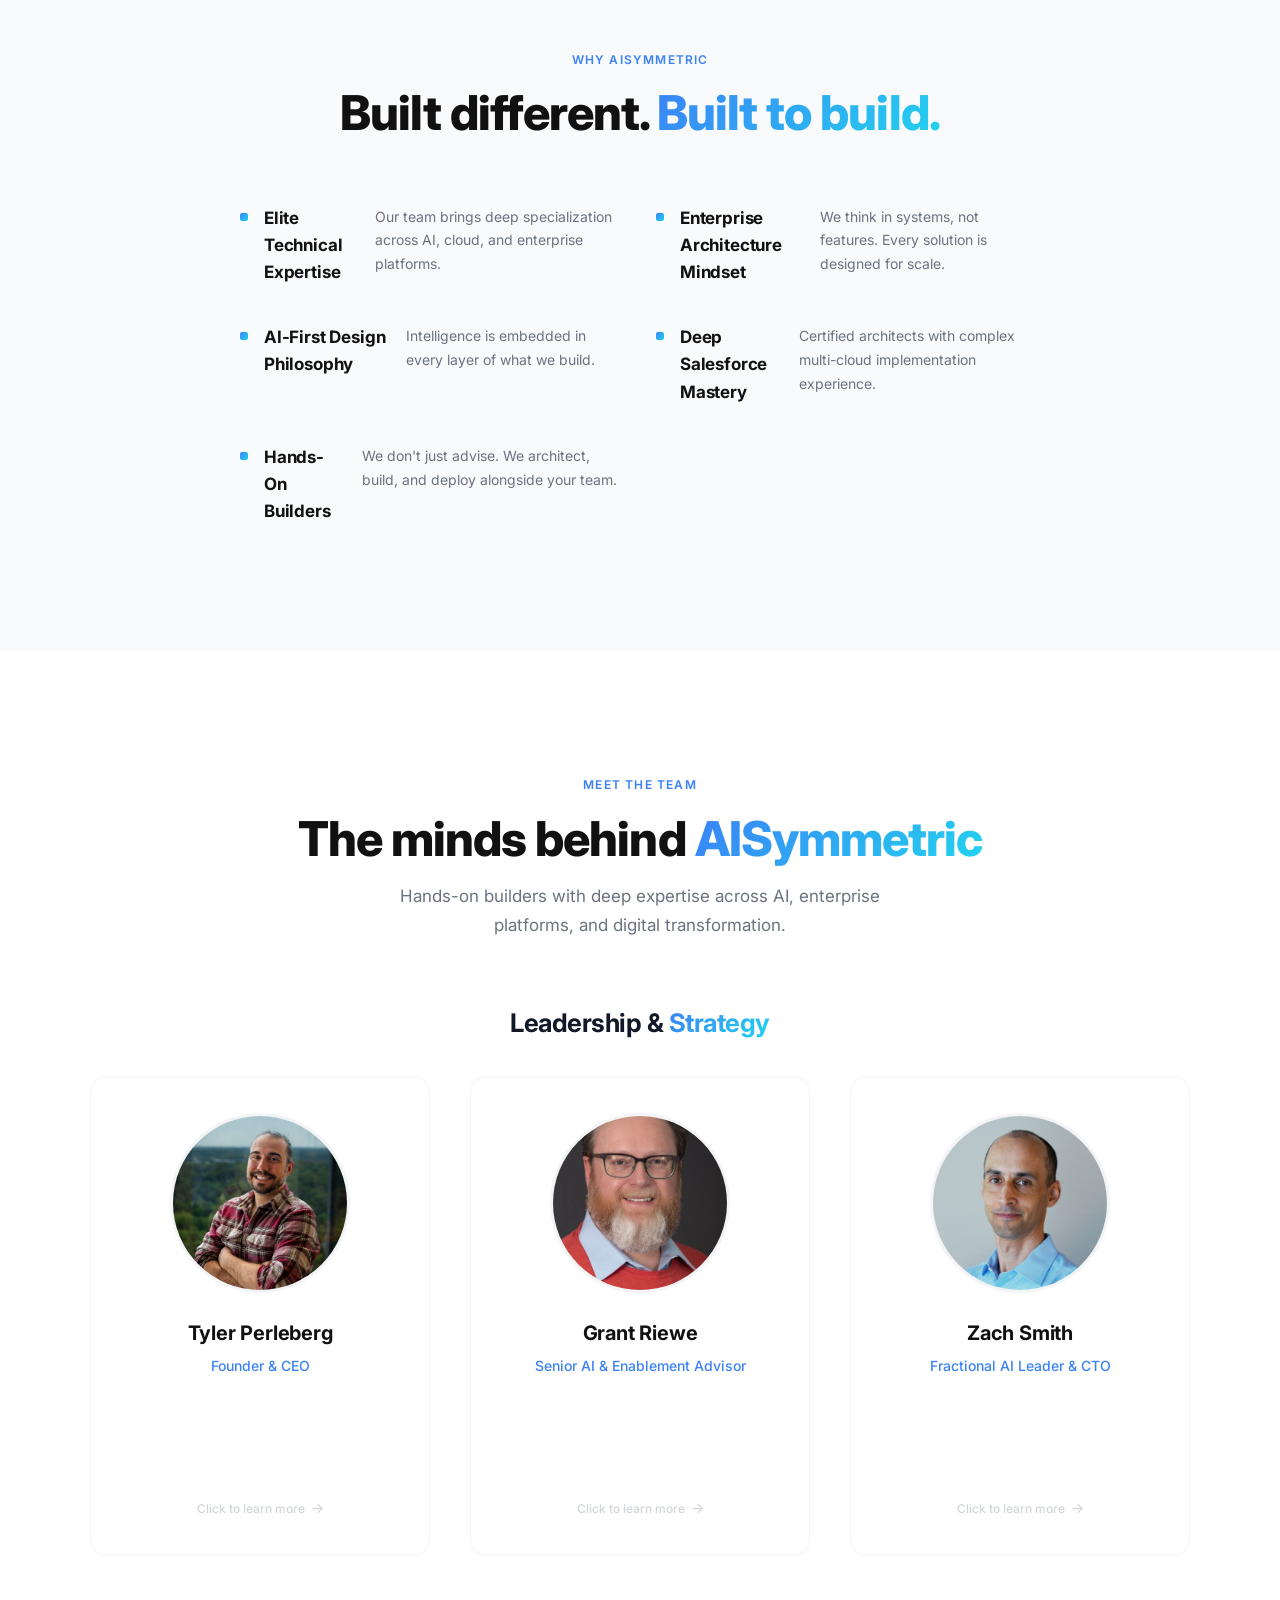
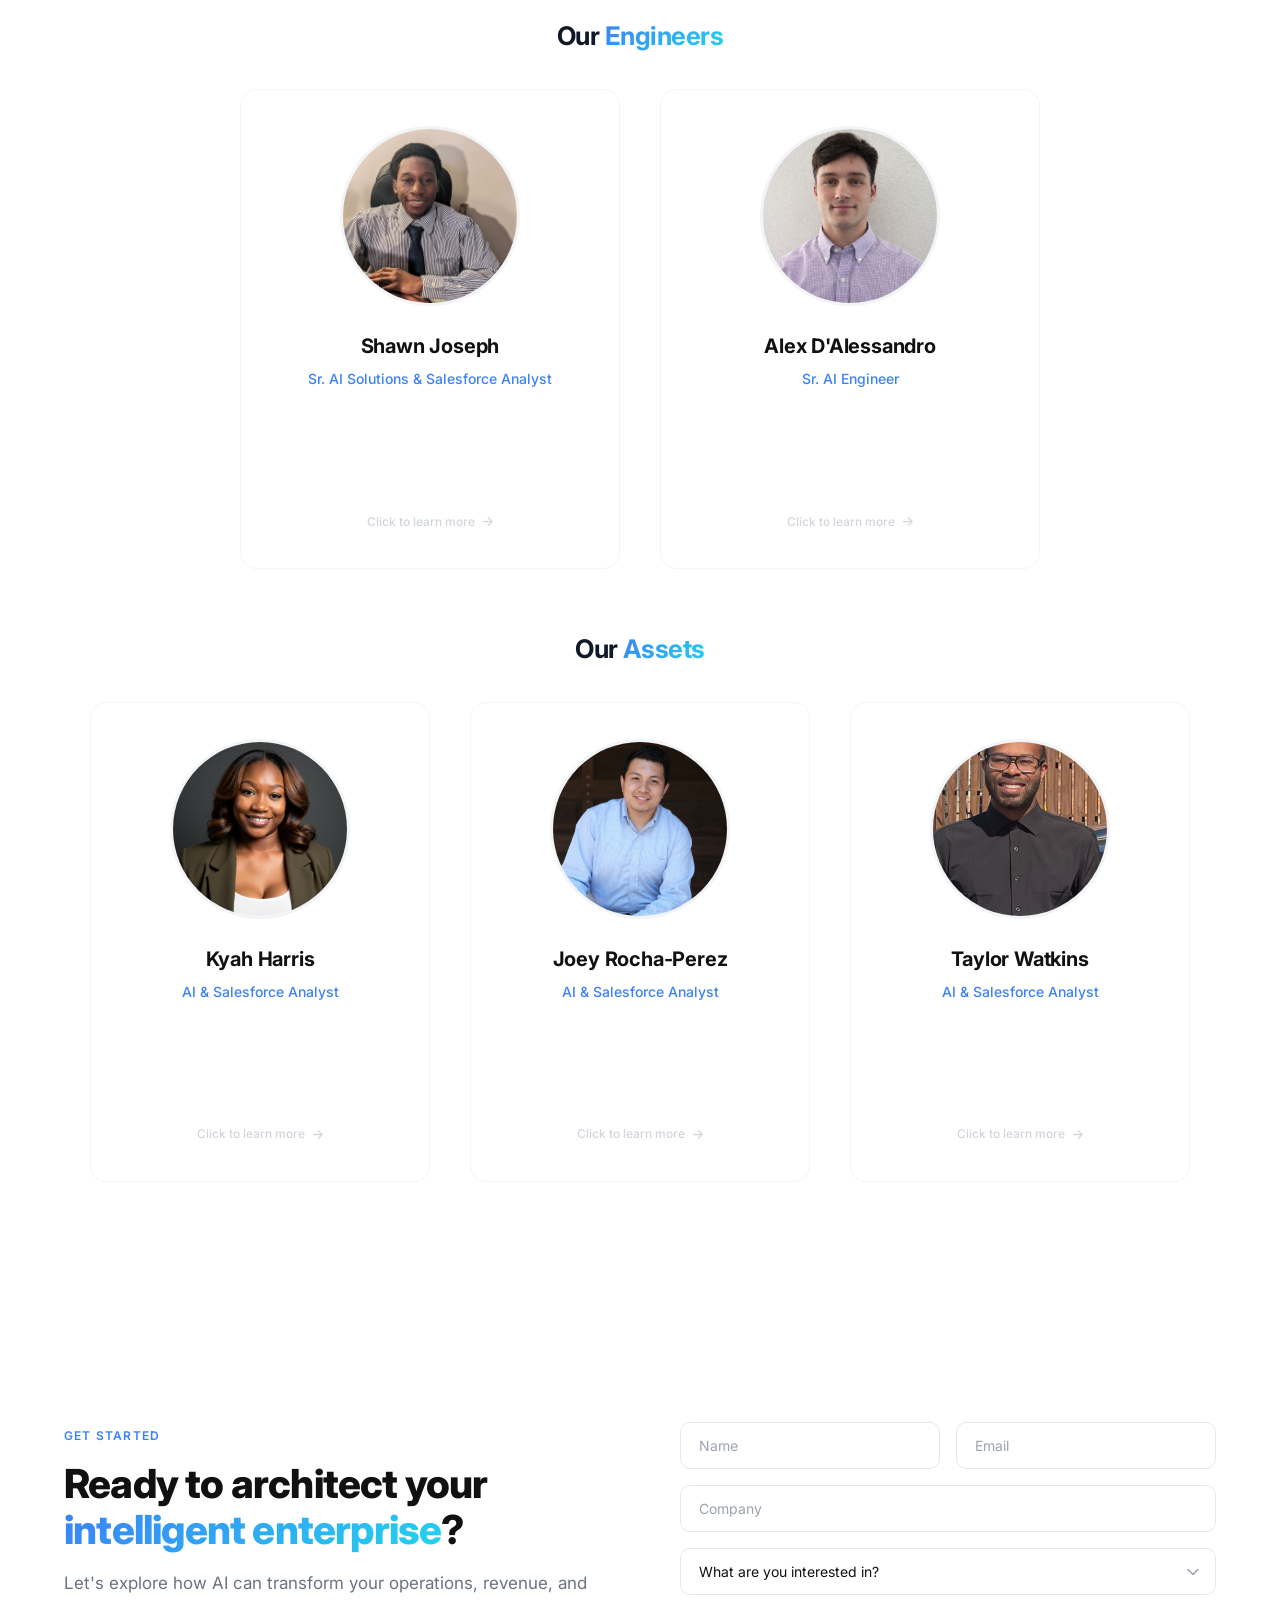
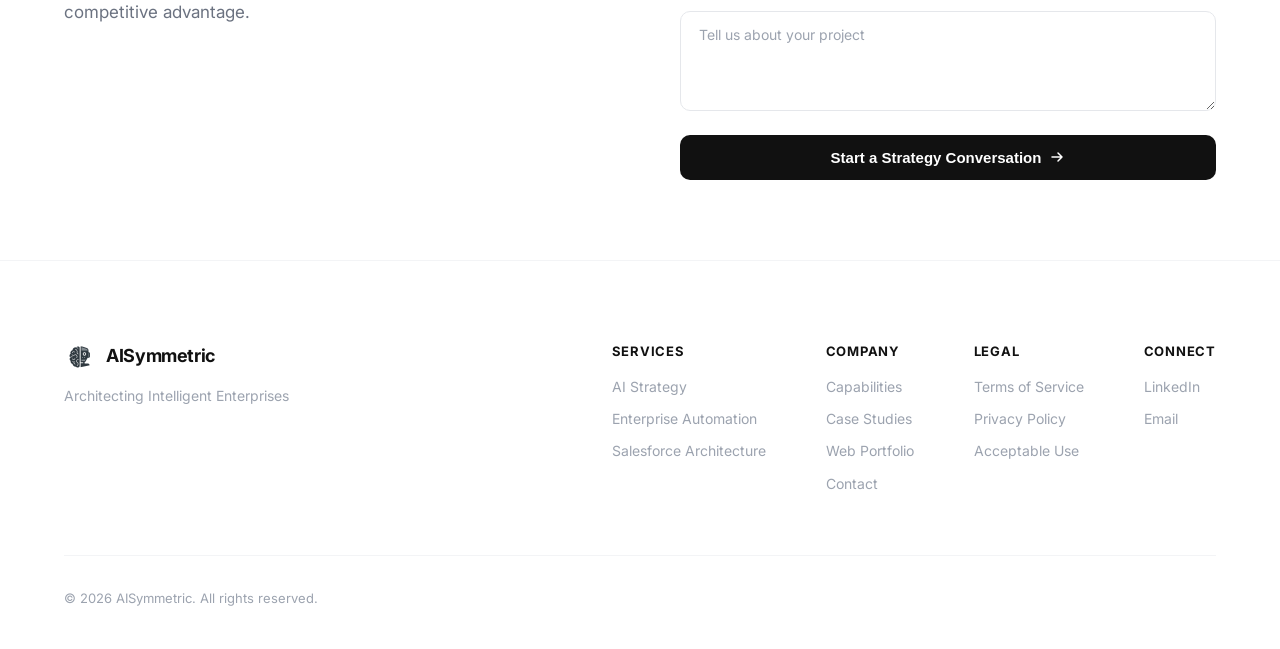
==== commit a1814513: "Add AI Agents Deployed and Lines of Code Shipped metrics to hero Co-Authored-By: Claude Opus 4.6 (1M" ====
--- a/index.html
+++ b/index.html
@@ -124,6 +124,16 @@
         </div>
         <div class="metric-divider"></div>
         <div class="metric">
+          <span class="metric-value" data-count="100">0</span><span class="metric-suffix">s</span>
+          <span class="metric-label">AI Agents Deployed</span>
+        </div>
+        <div class="metric-divider"></div>
+        <div class="metric">
+          <span class="metric-value" data-count="2">0</span><span class="metric-suffix">M+</span>
+          <span class="metric-label">Lines of Code Shipped</span>
+        </div>
+        <div class="metric-divider"></div>
+        <div class="metric">
           <span class="metric-value" data-count="40">0</span><span class="metric-suffix">%</span>
           <span class="metric-label">Avg. Efficiency Gain</span>
         </div>
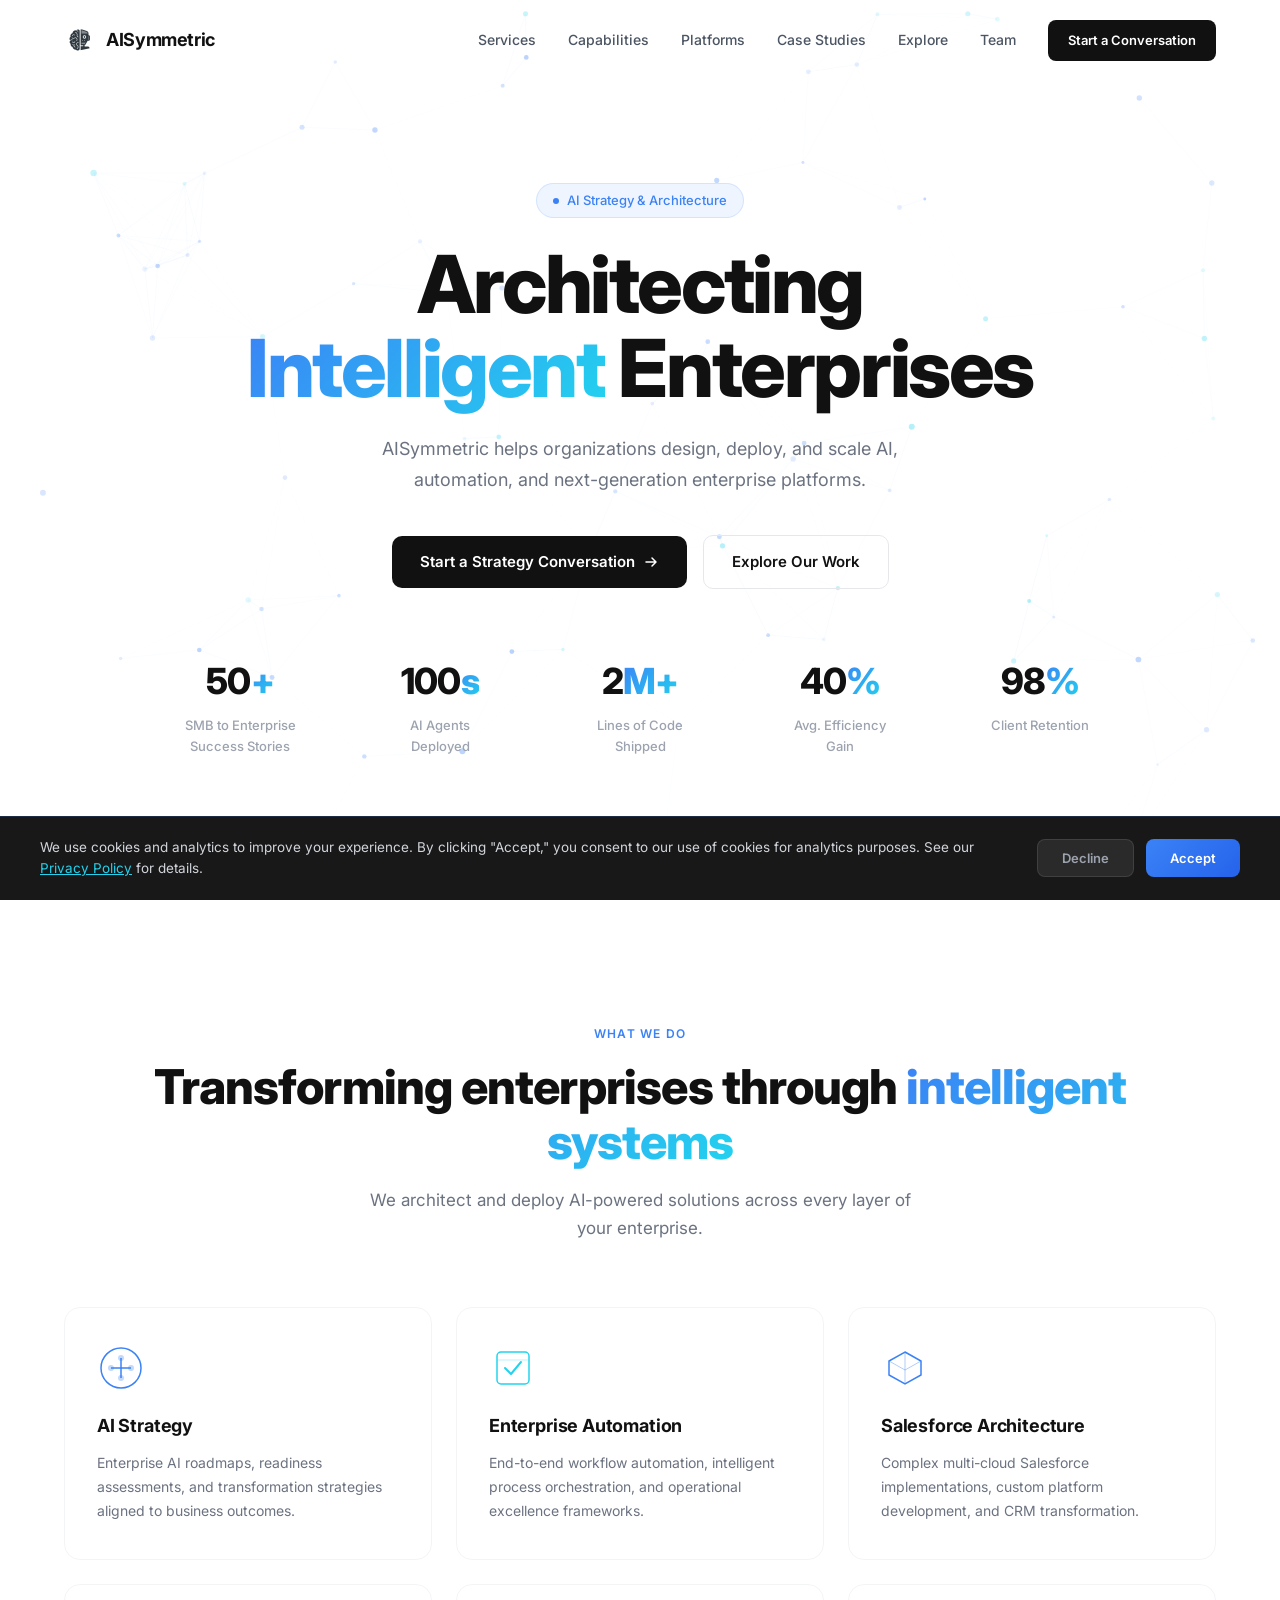
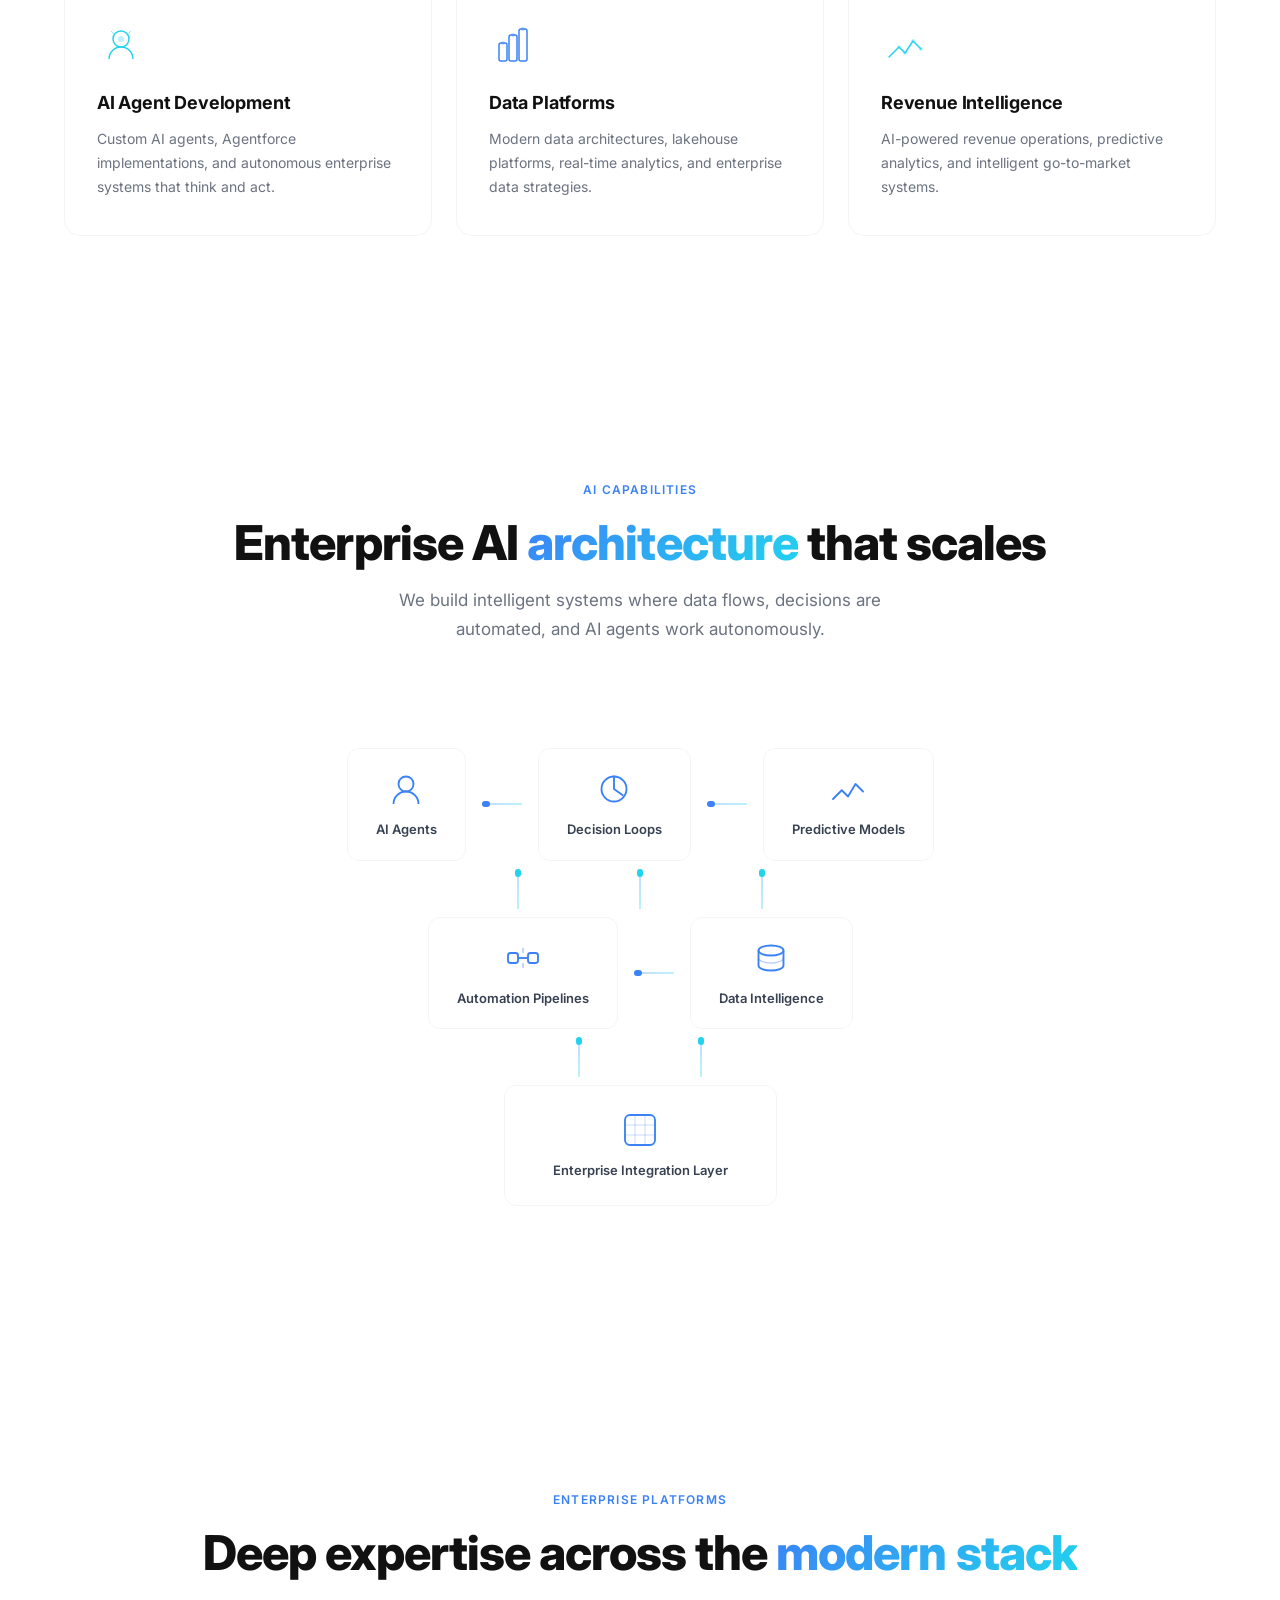
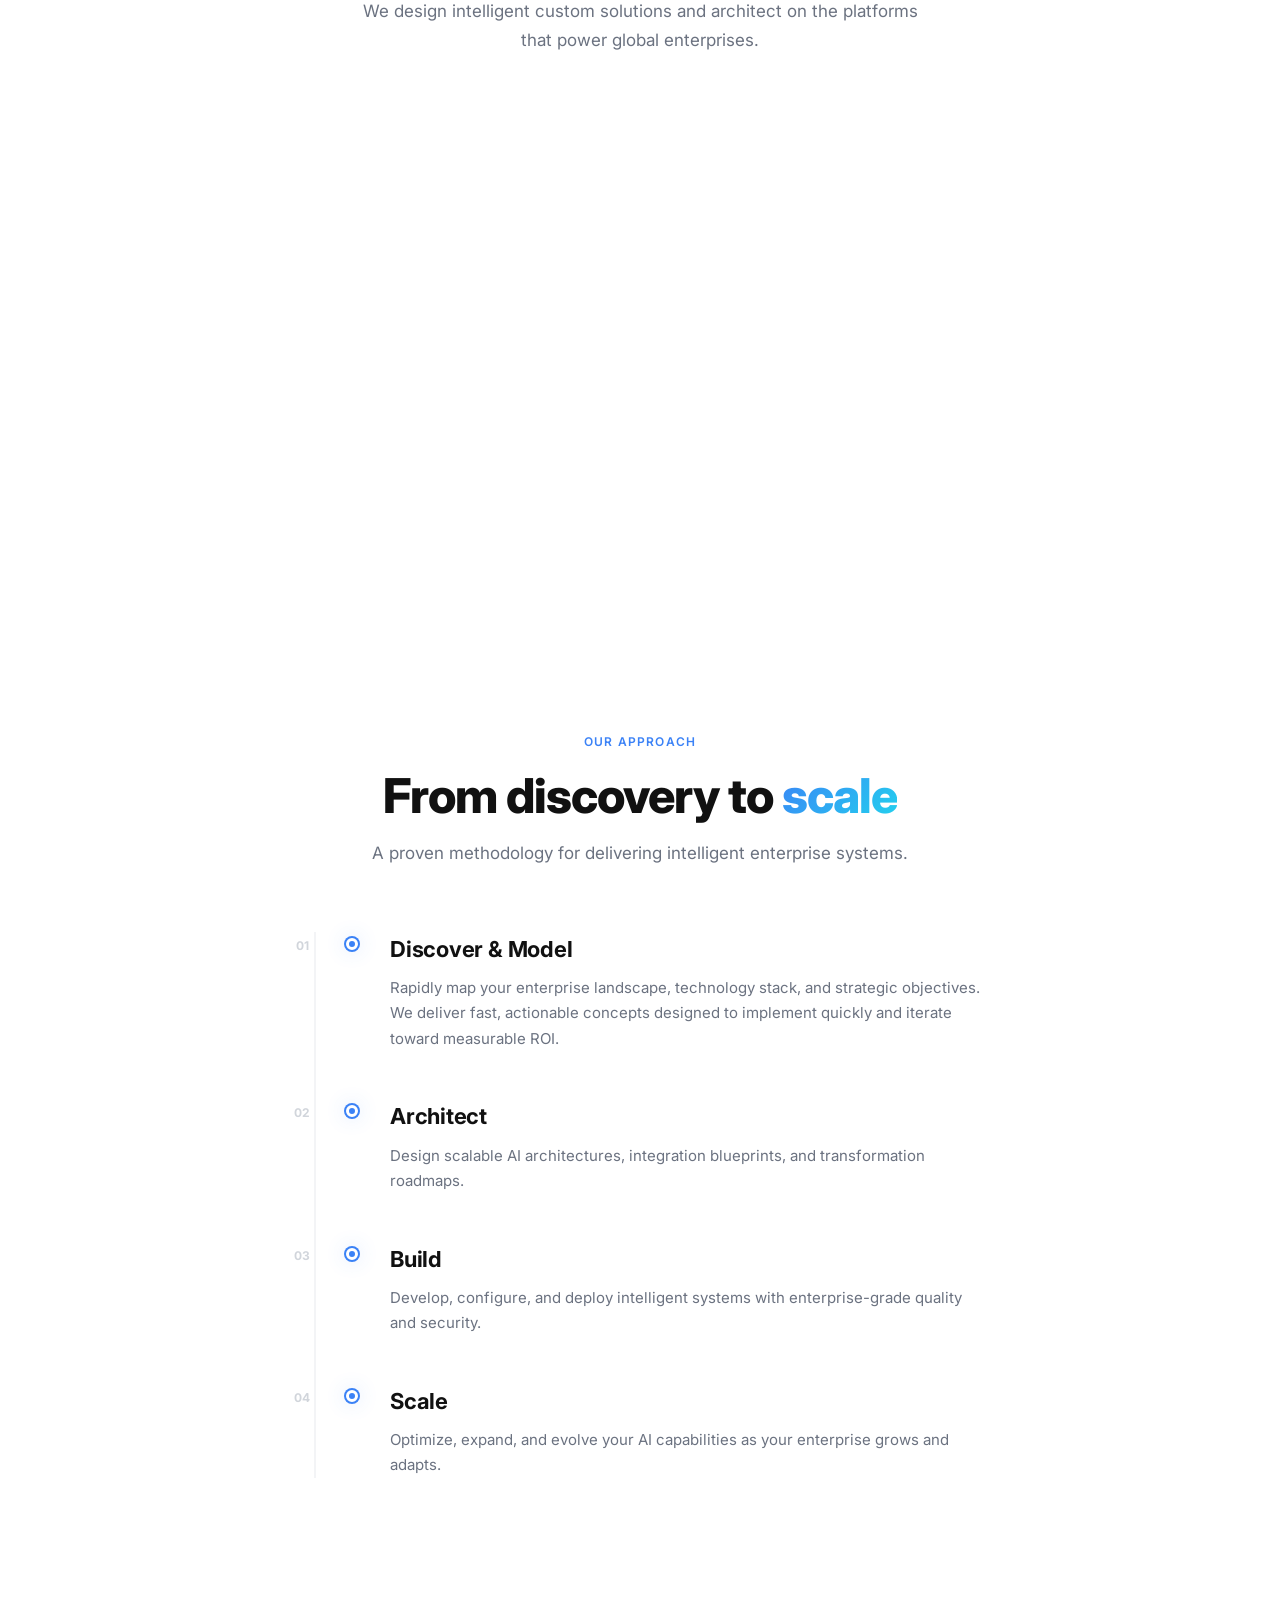
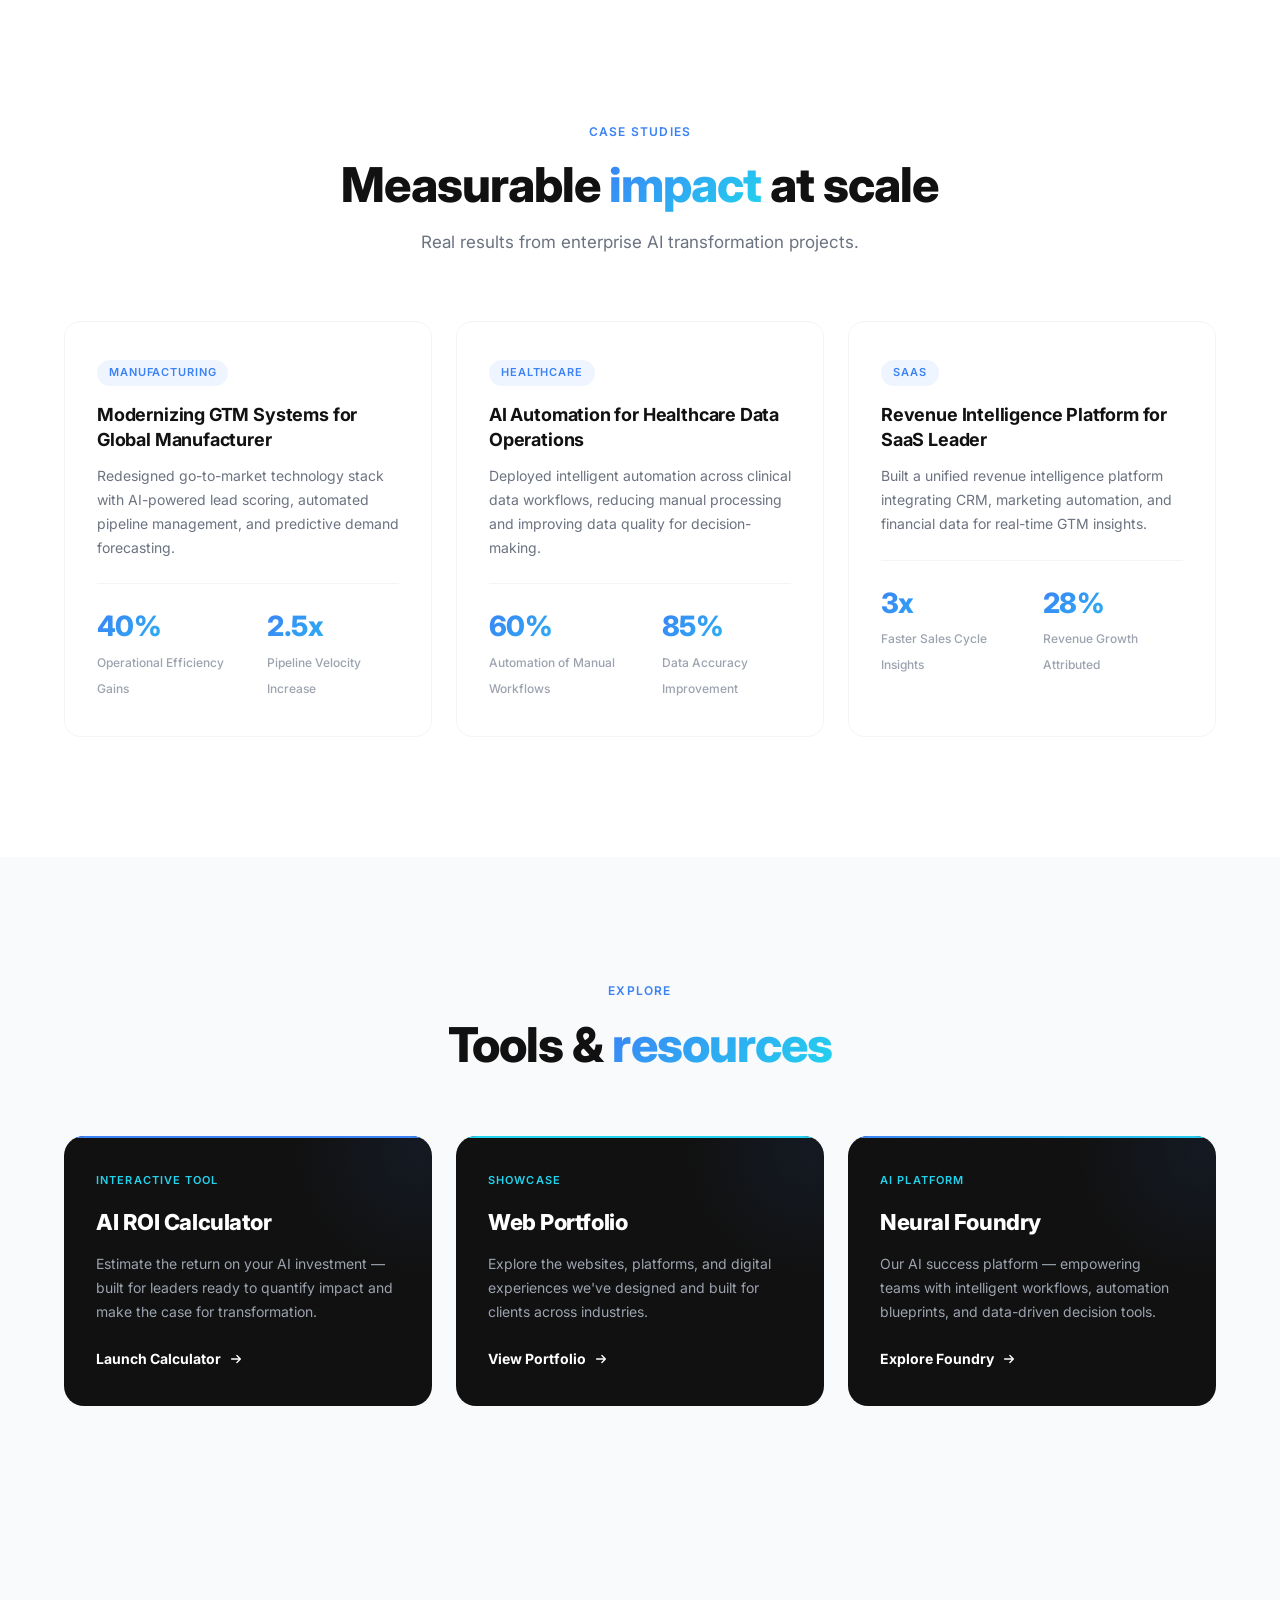
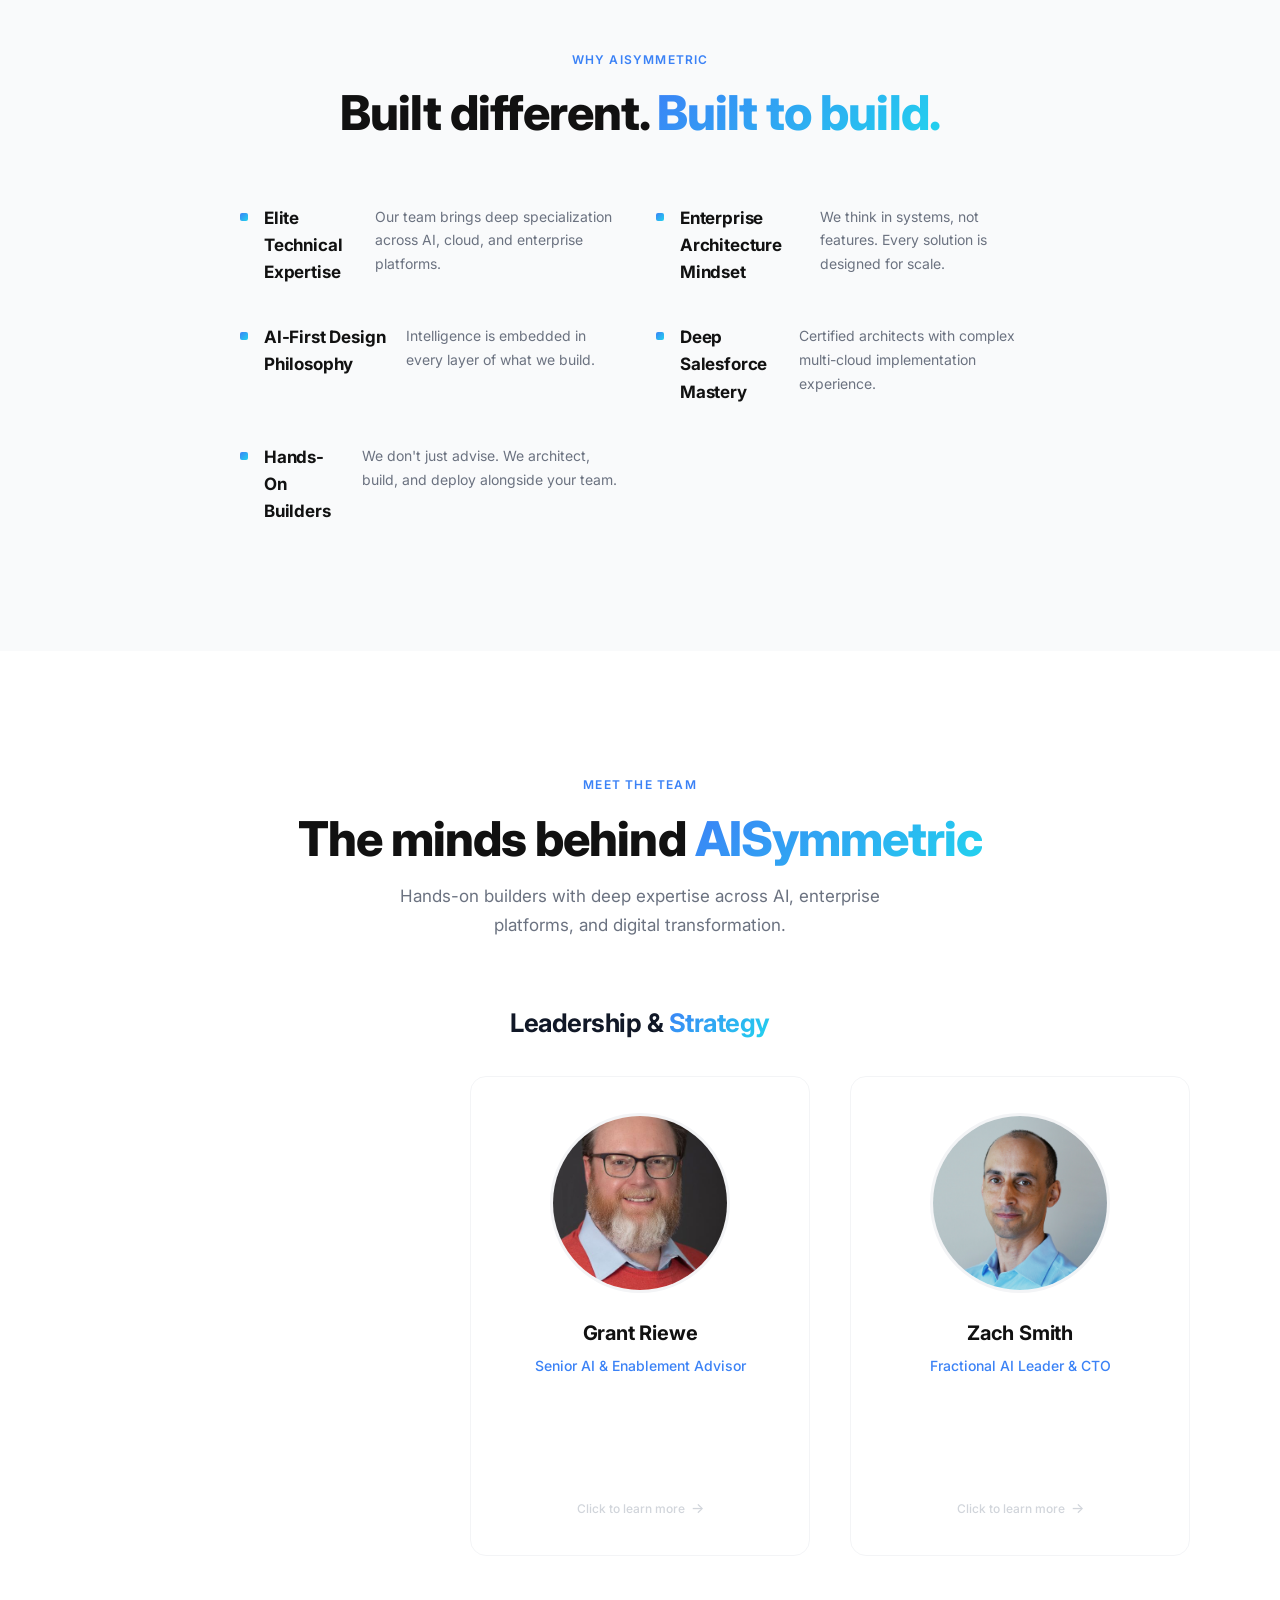
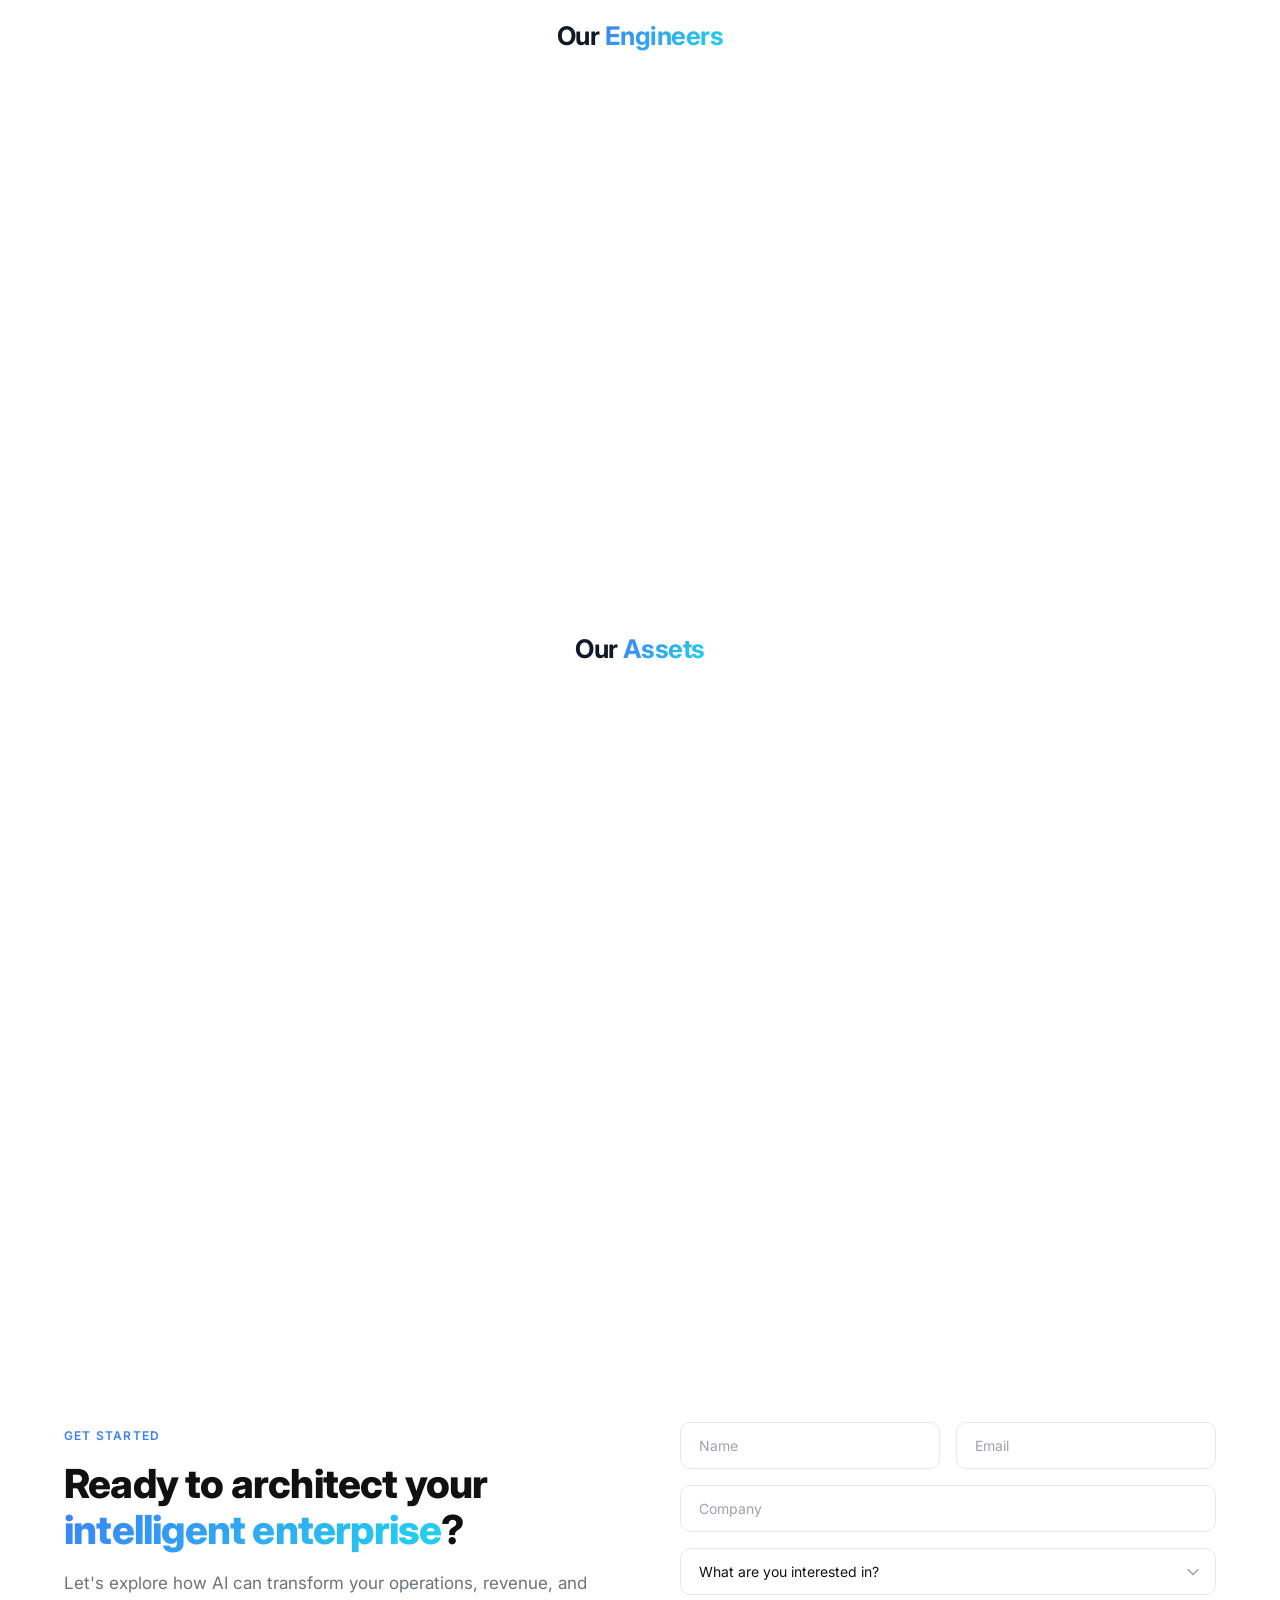
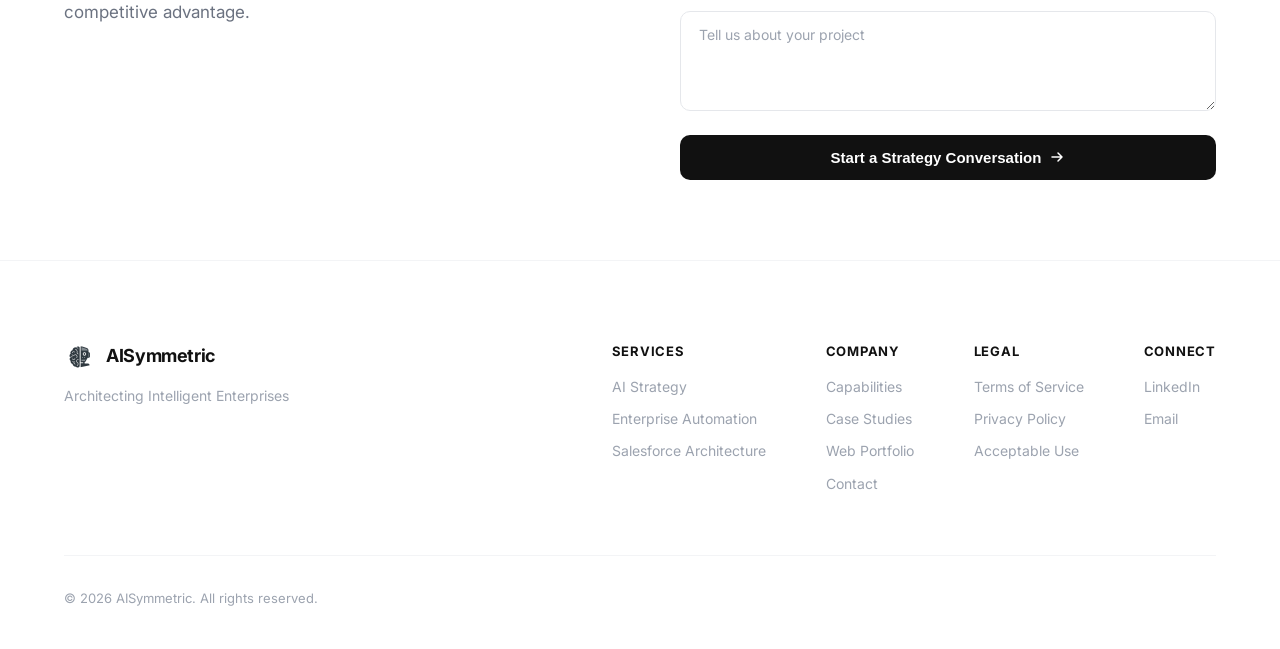
==== commit 5ebf9064: "ISO 27001/27701 compliance: cookie consent, CSP headers, breach notification, CAA records - F-001: A" ====
--- a/index.html
+++ b/index.html
@@ -3,14 +3,7 @@
 <head>
   <meta charset="UTF-8" />
   <meta name="viewport" content="width=device-width, initial-scale=1.0" />
-  <!-- Google tag (gtag.js) -->
-  <script async src="https://www.googletagmanager.com/gtag/js?id=G-CVF4MDVKJS"></script>
-  <script>
-    window.dataLayer = window.dataLayer || [];
-    function gtag(){dataLayer.push(arguments);}
-    gtag('js', new Date());
-    gtag('config', 'G-CVF4MDVKJS');
-  </script>
+  <!-- Analytics loaded via cookie-consent.js after user consent (ISO 27701) -->
   <title>AISymmetric — Architecting Intelligent Enterprises</title>
   <meta name="description" content="AISymmetric helps organizations design, deploy, and scale AI, automation, and next-generation enterprise platforms." />
   <link rel="canonical" href="https://aisymmetricsolutions.com/" />
@@ -810,5 +803,6 @@
 
   <script src="neural-network.js"></script>
   <script src="interactions.js"></script>
+<script src="cookie-consent.js"></script>
 </body>
 </html>
--- a/styles.css
+++ b/styles.css
@@ -319,13 +319,14 @@
 /* --- Hero Metrics --- */
 .hero-metrics {
   display: flex;
-  align-items: center;
+  align-items: flex-start;
   justify-content: center;
   gap: 40px;
 }
 
 .metric {
   text-align: center;
+  min-width: 120px;
 }
 
 .metric-value {
@@ -356,6 +357,7 @@
 .metric-divider {
   width: 1px;
   height: 40px;
+  margin-top: 8px;
   background: var(--gray-200);
 }
 
@@ -1661,3 +1663,99 @@
     font-size: 28px;
   }
 }
+
+/* --- Cookie Consent Banner --- */
+#cookie-consent-banner {
+  position: fixed;
+  bottom: 0;
+  left: 0;
+  right: 0;
+  z-index: 10000;
+  background: rgba(17, 17, 17, 0.97);
+  backdrop-filter: blur(20px);
+  -webkit-backdrop-filter: blur(20px);
+  border-top: 1px solid rgba(59, 130, 246, 0.2);
+  padding: 20px 24px;
+  transform: translateY(100%);
+  opacity: 0;
+  transition: transform 0.4s cubic-bezier(0.16, 1, 0.3, 1), opacity 0.4s ease;
+}
+
+#cookie-consent-banner.cc-visible {
+  transform: translateY(0);
+  opacity: 1;
+}
+
+.cc-inner {
+  max-width: 1200px;
+  margin: 0 auto;
+  display: flex;
+  align-items: center;
+  justify-content: space-between;
+  gap: 24px;
+}
+
+.cc-text {
+  font-size: 13.5px;
+  color: #D1D5DB;
+  line-height: 1.6;
+  flex: 1;
+}
+
+.cc-text a {
+  color: #22D3EE;
+  text-decoration: underline;
+}
+
+.cc-actions {
+  display: flex;
+  gap: 12px;
+  flex-shrink: 0;
+}
+
+.cc-btn {
+  padding: 10px 24px;
+  border-radius: 8px;
+  font-size: 13px;
+  font-weight: 600;
+  cursor: pointer;
+  border: none;
+  font-family: 'Inter', sans-serif;
+  transition: all 0.3s ease;
+}
+
+.cc-btn-accept {
+  background: linear-gradient(135deg, #3B82F6, #2563eb);
+  color: #fff;
+}
+
+.cc-btn-accept:hover {
+  transform: translateY(-1px);
+  box-shadow: 0 4px 20px rgba(59, 130, 246, 0.3);
+}
+
+.cc-btn-decline {
+  background: rgba(255, 255, 255, 0.08);
+  color: #9CA3AF;
+  border: 1px solid rgba(255, 255, 255, 0.1);
+}
+
+.cc-btn-decline:hover {
+  background: rgba(255, 255, 255, 0.12);
+  color: #fff;
+}
+
+@media (max-width: 768px) {
+  .cc-inner {
+    flex-direction: column;
+    text-align: center;
+  }
+
+  .cc-actions {
+    width: 100%;
+  }
+
+  .cc-btn {
+    flex: 1;
+  }
+}
